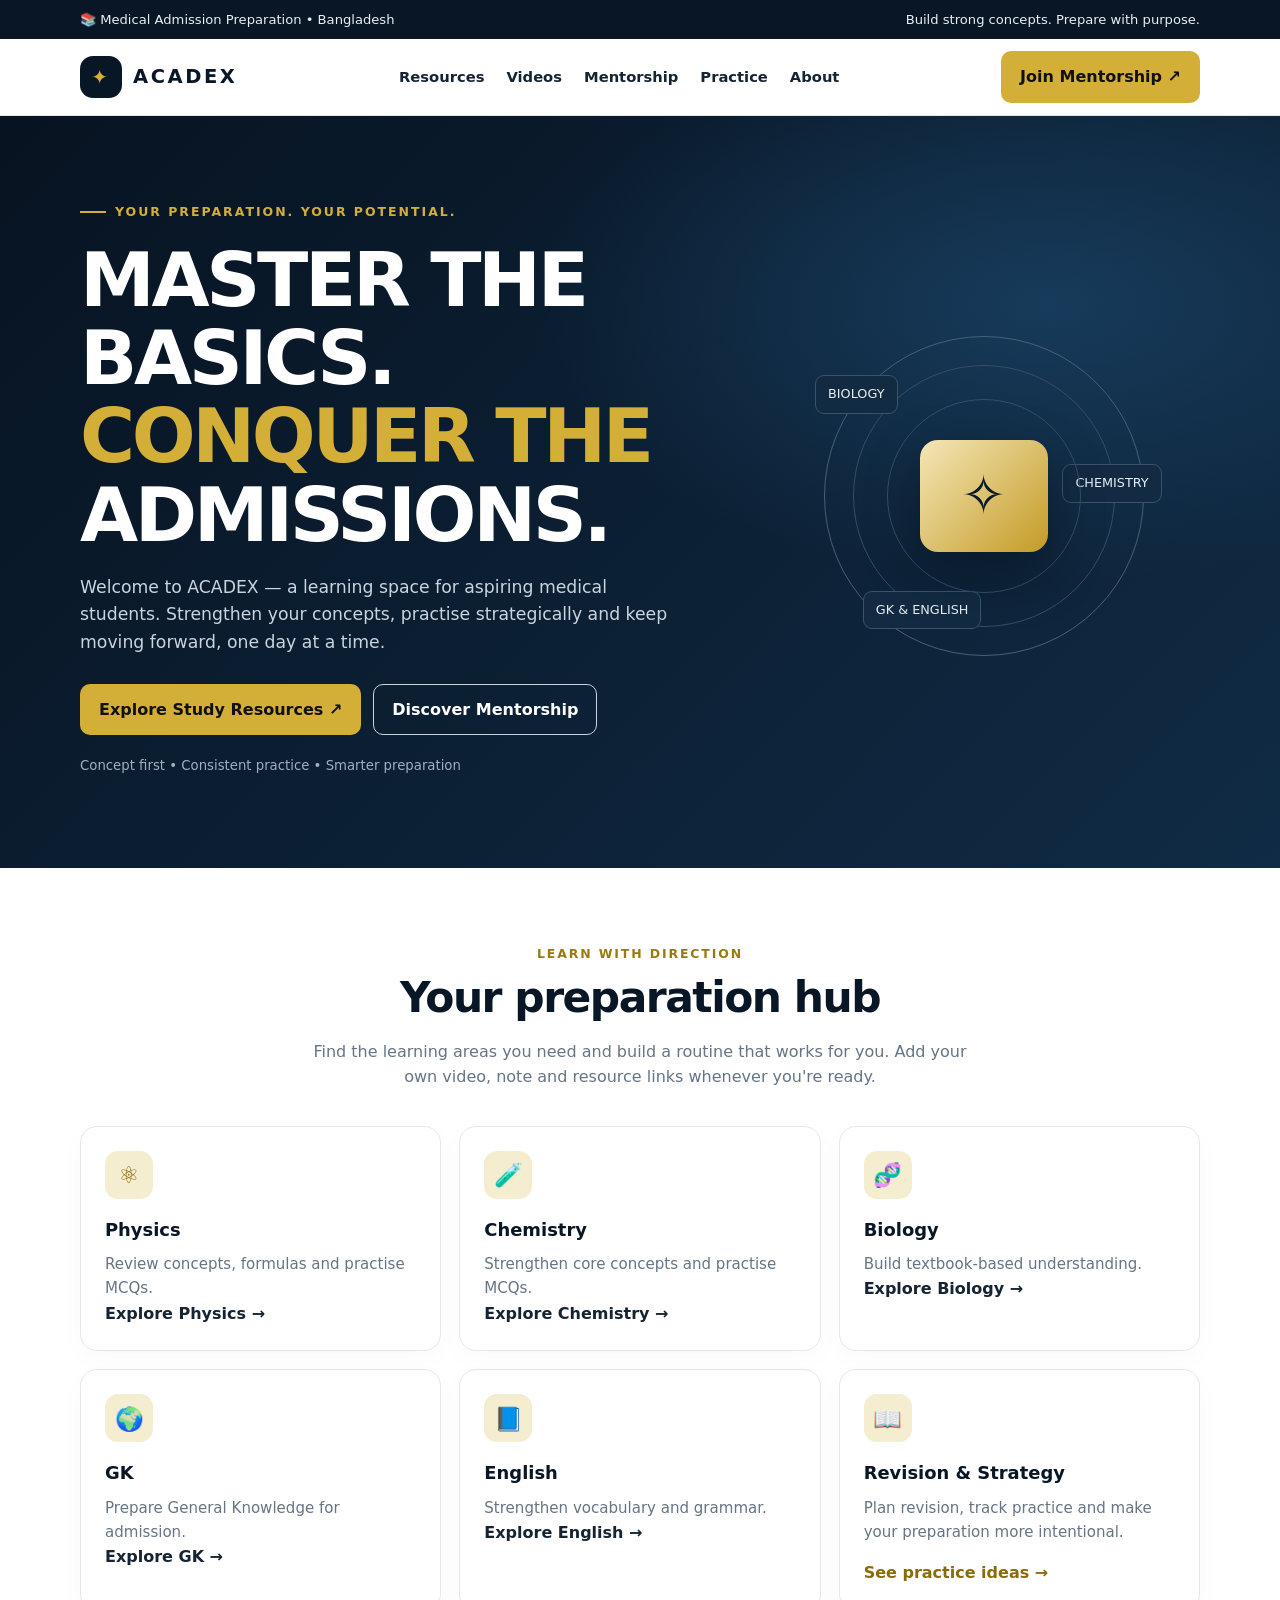
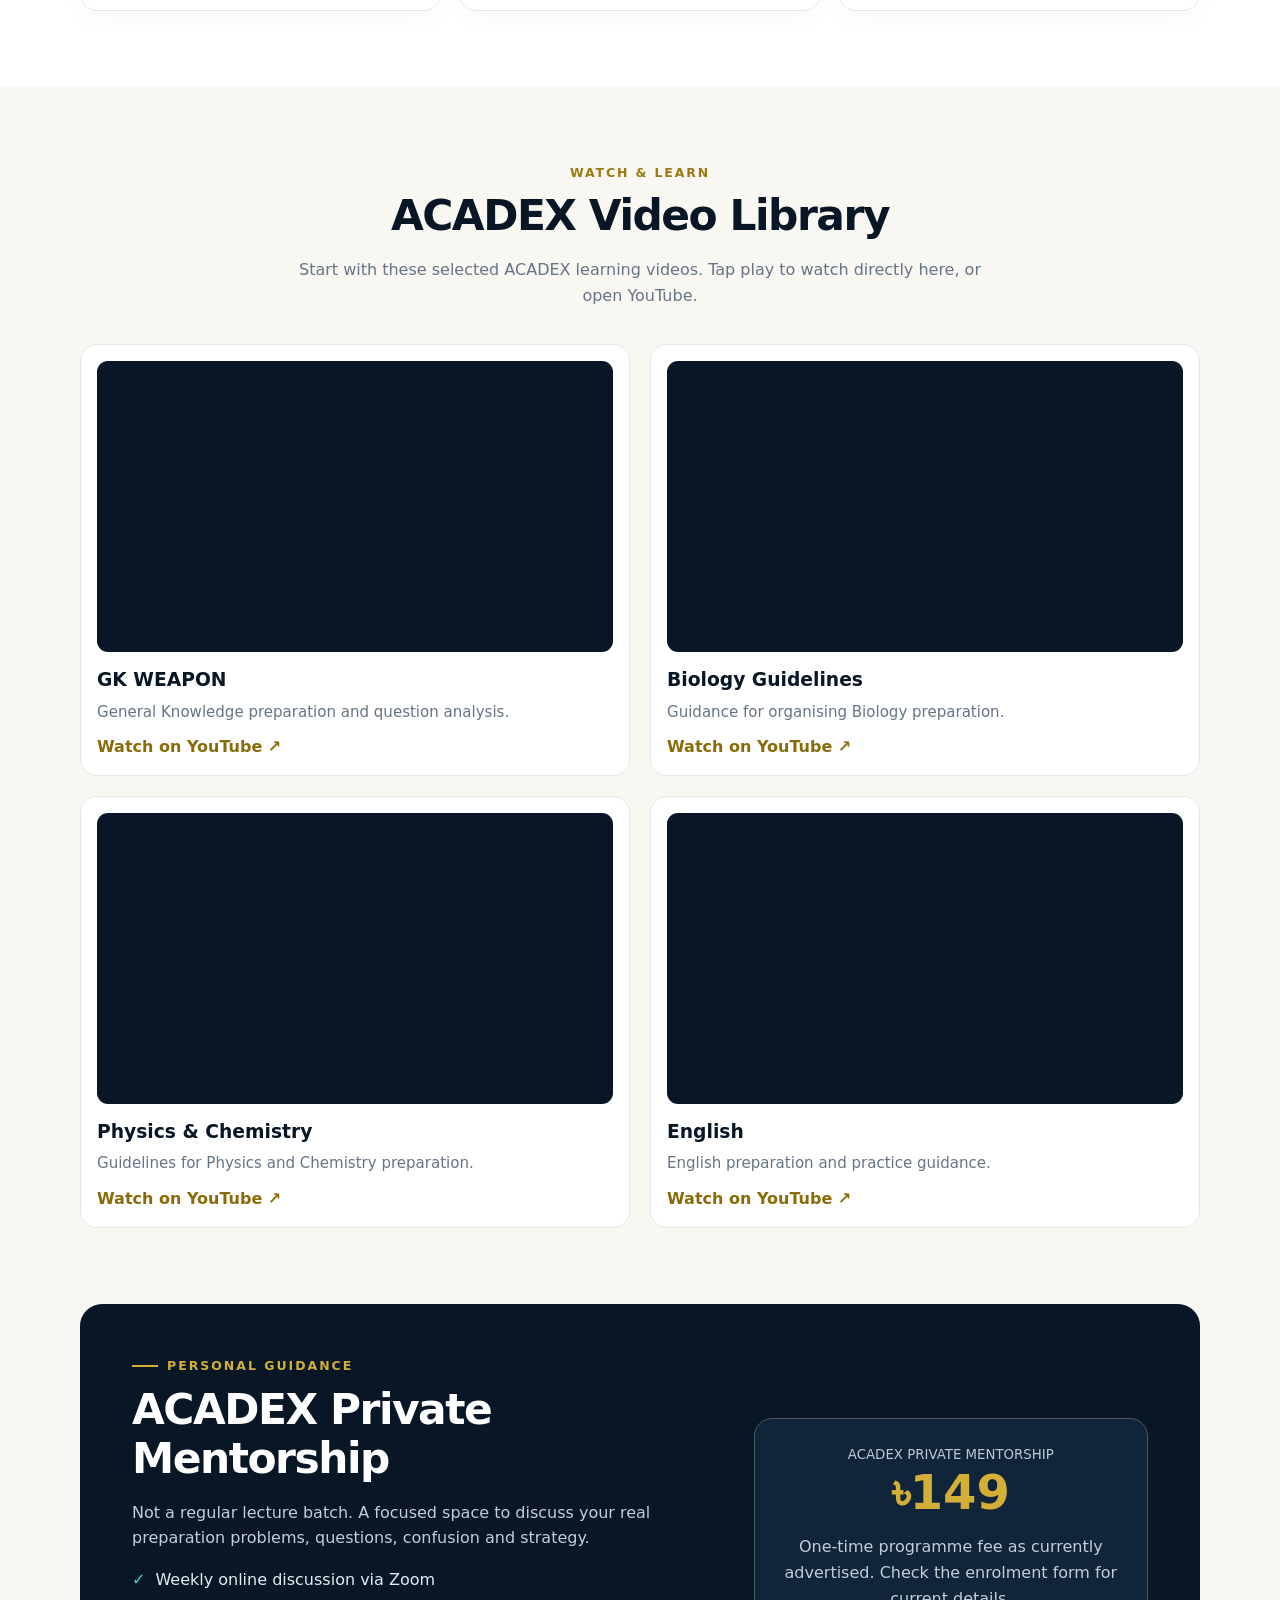
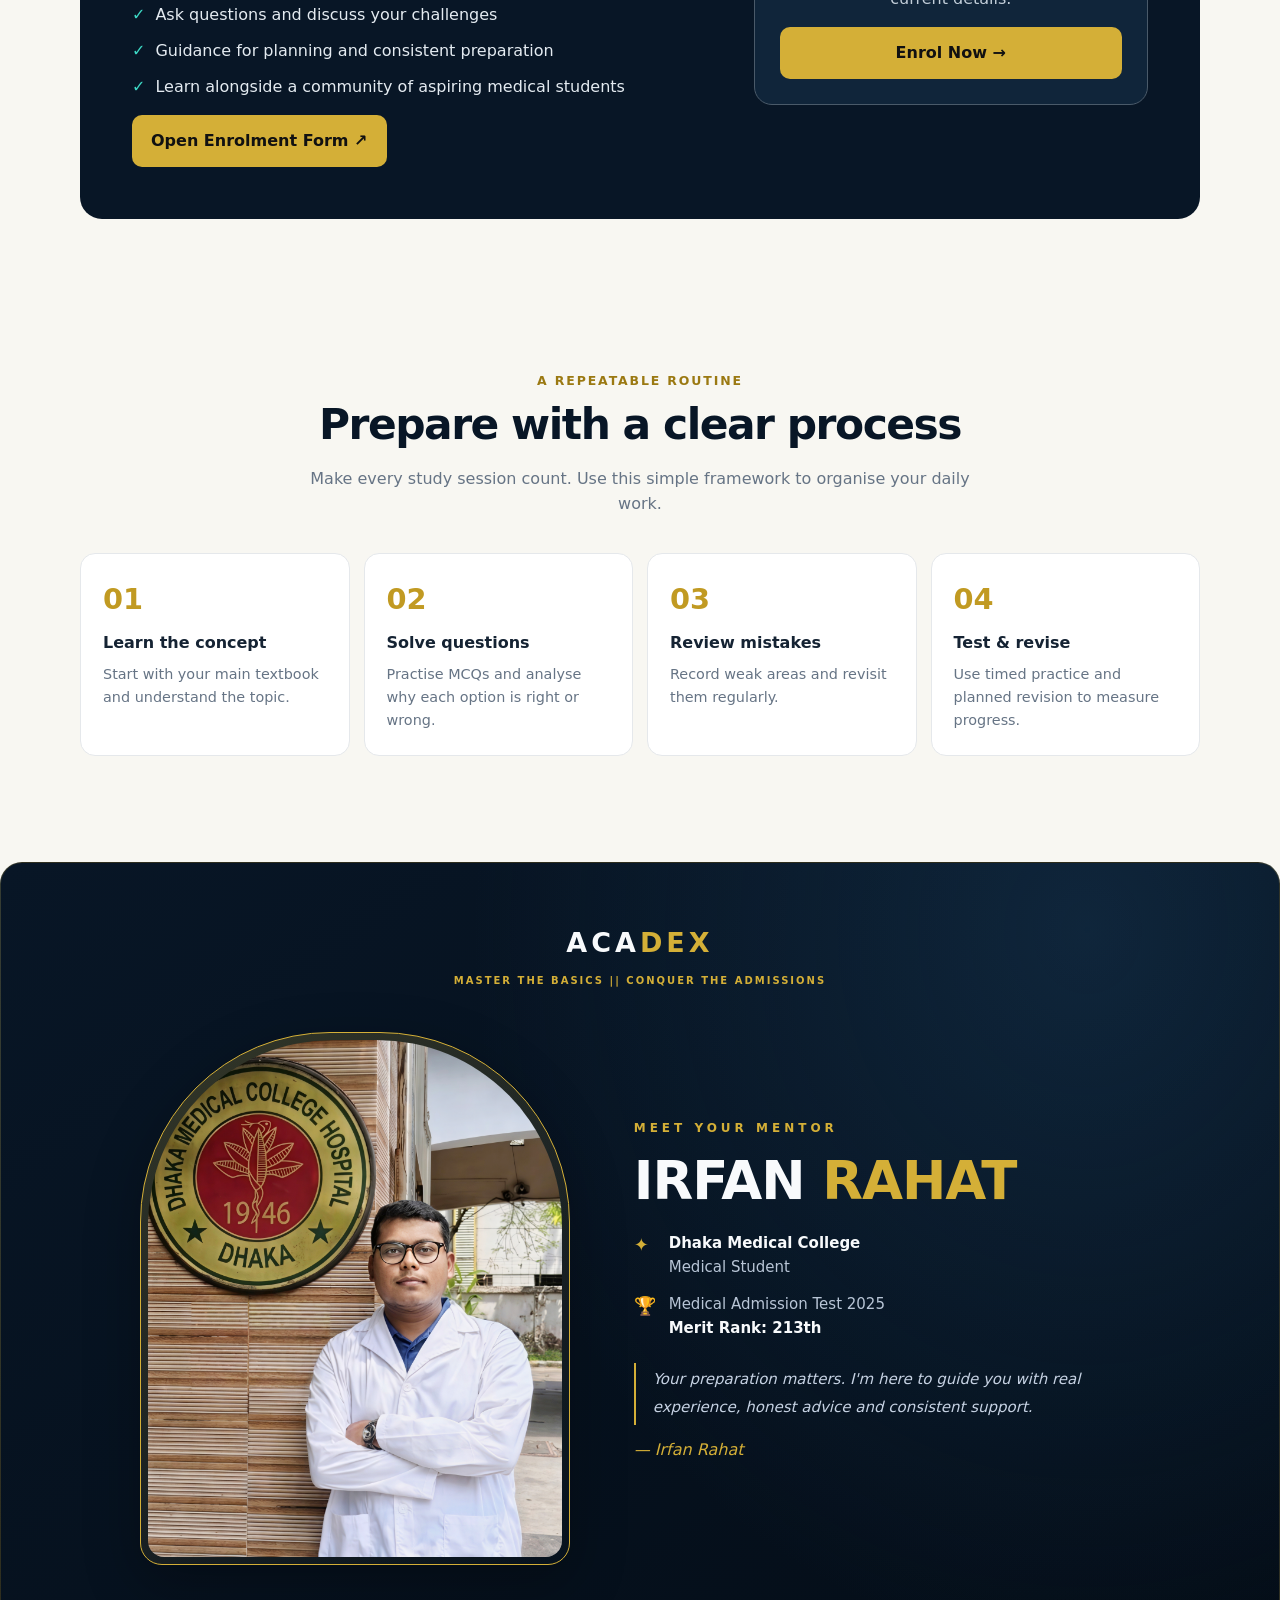
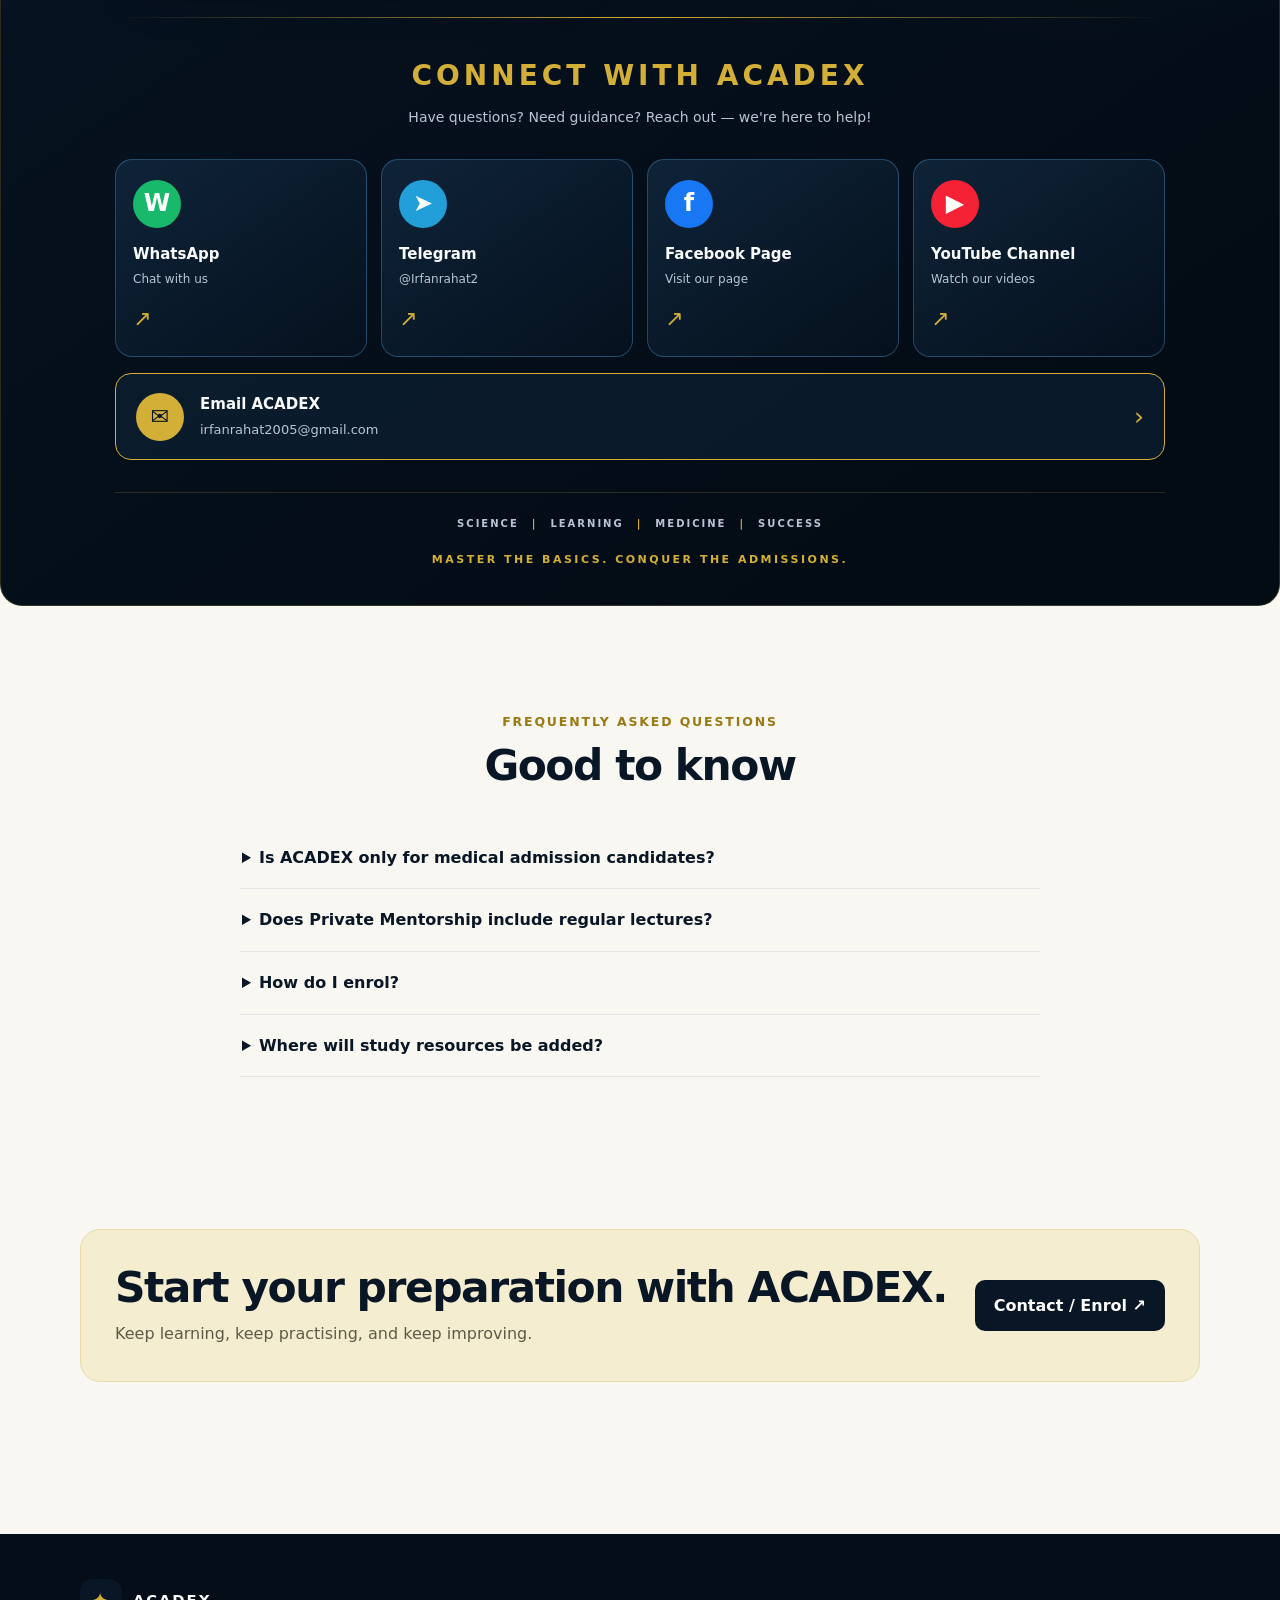
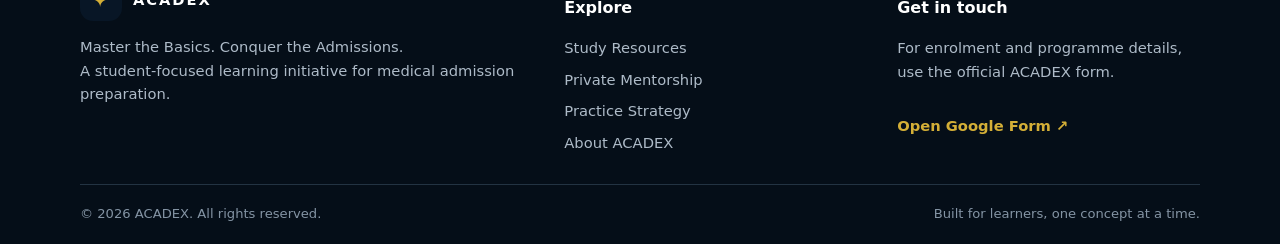
==== index.html @ 43da37a6 "Update index.html" ====
<html lang="en">
<head>
<meta charset="UTF-8">
<meta name="viewport" content="width=device-width, initial-scale=1.0">
<meta name="theme-color" content="#081626">
<meta name="description" content="ACADEX — Master the Basics. Conquer the Admissions. Medical admission preparation, study resources, quizzes and mentorship.">
<title>ACADEX | Master the Basics. Conquer the Admissions.</title>
<style>
:root{--navy:#081626;--navy2:#10263e;--gold:#d4af37;--paper:#f8f7f2;--ink:#152333;--muted:#667485;--line:#e5e8eb;--teal:#3dd9c5}
*{box-sizing:border-box}html{scroll-behavior:smooth}body{margin:0;font-family:system-ui,-apple-system,BlinkMacSystemFont,"Segoe UI",sans-serif;color:var(--ink);background:#fff;line-height:1.6}a{color:inherit;text-decoration:none}.wrap{width:min(1120px,92%);margin:auto}.topbar{background:var(--navy);color:#e9eef4;font-size:.82rem;padding:9px 0}.topbar .wrap{display:flex;justify-content:space-between;gap:12px;flex-wrap:wrap}.brandbar{background:#fff;position:sticky;top:0;z-index:5;border-bottom:1px solid var(--line)}.nav{display:flex;align-items:center;justify-content:space-between;min-height:76px;gap:16px}.brand{display:flex;align-items:center;gap:11px;font-weight:900;letter-spacing:.13em;color:var(--navy);font-size:1.22rem}.logo{width:42px;height:42px;border-radius:13px;background:var(--navy);color:var(--gold);display:grid;place-items:center;font-size:1.25rem}.navlinks{display:flex;gap:22px;align-items:center;font-size:.92rem;font-weight:650}.navlinks a:hover{color:#9b7912}.btn{display:inline-flex;align-items:center;justify-content:center;gap:8px;padding:12px 18px;border-radius:10px;font-weight:750;border:1px solid transparent;transition:.2s}.btn-gold{background:var(--gold);color:#111}.btn-gold:hover{transform:translateY(-2px);filter:brightness(1.04)}.btn-outline{border-color:#cbd3dc;color:#fff}.btn-dark{background:var(--navy);color:#fff}.hero{background:radial-gradient(ellipse at 82% 25%,#173b5b 0,transparent 35%),linear-gradient(135deg,#071321,#102b45);color:#fff;padding:86px 0 78px;overflow:hidden;position:relative}.hero-grid{display:grid;grid-template-columns:1.2fr .8fr;gap:38px;align-items:center}.eyebrow{display:inline-flex;align-items:center;gap:9px;color:var(--gold);font-weight:800;font-size:.78rem;letter-spacing:.16em;text-transform:uppercase}.eyebrow:before{content:"";width:26px;height:2px;background:var(--gold)}h1{font-size:clamp(2.4rem,6vw,4.7rem);line-height:1.04;letter-spacing:-.045em;margin:19px 0 20px}h1 span{color:var(--gold)}.hero p{color:#c9d4df;max-width:610px;font-size:1.08rem}.hero-actions{display:flex;flex-wrap:wrap;gap:12px;margin-top:27px}.hero-note{font-size:.83rem!important;margin-top:20px;color:#9fb0c0!important}.hero-art{min-height:330px;display:grid;place-items:center;position:relative}.orbit{width:min(320px,78vw);aspect-ratio:1;border:1px solid #476078;border-radius:50%;display:grid;place-items:center;position:relative}.orbit:before,.orbit:after{content:"";position:absolute;border:1px solid #344e67;border-radius:50%;inset:28px}.orbit:after{inset:62px}.book{width:128px;height:112px;display:grid;place-items:center;background:linear-gradient(135deg,#f4e7b6,#c49b27);color:#0a1a2b;border-radius:18px;box-shadow:0 20px 55px #0005;font-size:3.4rem;z-index:1}.orbit-label{position:absolute;background:#122b42;border:1px solid #38546c;padding:8px 12px;border-radius:9px;font-size:.8rem;color:#e6edf3}.l1{top:12%;left:-3%}.l2{right:-6%;top:40%}.l3{bottom:8%;left:12%}.section{padding:76px 0}.section-soft{background:var(--paper)}.section-head{text-align:center;max-width:690px;margin:0 auto 36px}.kicker{color:#9b7912;font-size:.78rem;font-weight:850;letter-spacing:.15em;text-transform:uppercase}.section h2{font-size:clamp(1.8rem,4vw,2.65rem);letter-spacing:-.035em;line-height:1.15;margin:10px 0 12px;color:var(--navy)}.section-head p,.muted{color:var(--muted)}.cards{display:grid;grid-template-columns:repeat(3,1fr);gap:18px}.card{background:#fff;border:1px solid var(--line);border-radius:17px;padding:24px;box-shadow:0 8px 28px #0a1a2b06}.card-icon{width:48px;height:48px;display:grid;place-items:center;background:#f4edcf;color:#8a6a08;border-radius:13px;font-size:1.45rem;margin-bottom:17px}.card h3{margin:0 0 8px;color:var(--navy);font-size:1.12rem}.card p{margin:0;color:var(--muted);font-size:.94rem}.text-link{display:inline-block;margin-top:16px;font-weight:800;color:#8b6a08}.mentorship{background:var(--navy);color:#fff;border-radius:22px;padding:clamp(25px,5vw,52px);display:grid;grid-template-columns:1.2fr .8fr;gap:30px;align-items:center}.mentorship h2{color:#fff}.mentorship p{color:#c2ced9}.price{border:1px solid #4a5a69;border-radius:18px;padding:25px;text-align:center;background:#10253a}.price .amount{font-size:3rem;font-weight:900;color:var(--gold);line-height:1.1}.price small{color:#bdc9d4}.features{padding:0;list-style:none;color:#e4ebf1}.features li{margin:10px 0}.features li:before{content:"✓";color:var(--teal);font-weight:900;margin-right:10px}.steps{display:grid;grid-template-columns:repeat(4,1fr);gap:14px}.step{padding:22px;border-radius:15px;background:#fff;border:1px solid var(--line)}.step b{display:block;font-size:1.8rem;color:#c19a22}.step h3{font-size:1rem;margin:8px 0}.step p{font-size:.9rem;color:var(--muted);margin:0}.about-grid{display:grid;grid-template-columns:.8fr 1.2fr;gap:32px;align-items:center}.mentor-box{background:linear-gradient(145deg,#0a1b2d,#1b3a56);color:#fff;border-radius:20px;padding:30px;min-height:250px;display:flex;flex-direction:column;justify-content:flex-end}.mentor-box .monogram{font-size:4rem;color:var(--gold);font-weight:900;line-height:1}.mentor-box p{color:#c4d1dc}.about-copy p{color:var(--muted)}.faq{max-width:800px;margin:auto}.faq details{border-bottom:1px solid var(--line);padding:18px 2px}.faq summary{font-weight:800;cursor:pointer;color:var(--navy)}.faq details p{color:var(--muted)}.cta{background:#f4edcf;border:1px solid #e7dba9;border-radius:20px;padding:34px;display:flex;align-items:center;justify-content:space-between;gap:20px}.cta h2{margin:0 0 8px;color:var(--navy)}.cta p{margin:0;color:#5e5a49}.footer{background:#050e18;color:#d8e0e8;padding:45px 0 20px}.footer-grid{display:grid;grid-template-columns:1.2fr .8fr .8fr;gap:30px}.footer p,.footer a{color:#aebbc8;font-size:.92rem}.footer h3{color:#fff;font-size:1rem}.footer-links{display:grid;gap:8px}.copyright{border-top:1px solid #233342;margin-top:30px;padding-top:18px;color:#8494a4;font-size:.82rem;display:flex;justify-content:space-between;gap:12px;flex-wrap:wrap}.mobile-menu{display:none}
@media(max-width:760px){.nav{min-height:66px}.navlinks{display:none}.mobile-menu{display:block}.hero{padding:60px 0 48px}.hero-grid,.mentorship,.about-grid{grid-template-columns:1fr}.hero-art{min-height:270px;order:-1}.orbit{width:245px}.cards{grid-template-columns:1fr}.steps{grid-template-columns:repeat(2,1fr)}.section{padding:56px 0}.price{max-width:380px;margin:auto;width:100%}.cta{align-items:flex-start;flex-direction:column}.footer-grid{grid-template-columns:1fr}.topbar .wrap{justify-content:center;text-align:center}}
@media(min-width:761px) and (max-width:980px){.navlinks{gap:12px;font-size:.82rem}.cards{grid-template-columns:repeat(2,1fr)}}
</style>

  
<style>
/* ACADEX Premium Mentor & Contact Section */
.acadex-premium {
  --navy: #081626;
  --navy-light: #10253b;
  --gold: #d4af37;
  --white: #f8fafc;
  --muted: #b8c5d6;
  --line: rgba(212, 175, 55, 0.35);

  background:
    radial-gradient(ellipse at 85% 5%, rgba(27, 65, 98, 0.42), transparent 40%),
    linear-gradient(145deg, #081626, #030b14 90%);
  color: var(--white);
  padding: 58px 18px 34px;
  margin: 30px auto;
  border: 1px solid rgba(212, 175, 55, 0.2);
  border-radius: 22px;
  font-family: inherit;
  overflow: hidden;
}

.acadex-premium * {
  box-sizing: border-box;
}

.acadex-premium .ap-container {
  max-width: 1050px;
  margin: 0 auto;
}

.acadex-premium .ap-brand {
  text-align: center;
  margin-bottom: 42px;
}

.acadex-premium .ap-brand-name {
  color: var(--white);
  font-size: 27px;
  font-weight: 900;
  letter-spacing: 4px;
  margin: 0;
}

.acadex-premium .ap-brand-name span {
  color: var(--gold);
}

.acadex-premium .ap-tagline {
  color: var(--gold);
  font-size: 10px;
  font-weight: 700;
  letter-spacing: 2px;
  line-height: 1.8;
  margin: 8px 0 0;
}

.acadex-premium .ap-mentor {
  display: grid;
  grid-template-columns: minmax(0, 0.95fr) minmax(0, 1.05fr);
  gap: 38px;
  align-items: center;
}

.acadex-premium .ap-photo-wrap {
  position: relative;
  max-width: 430px;
  width: 100%;
  margin: 0 auto;
  padding: 7px;
  border: 1px solid var(--gold);
  border-radius: 190px 190px 22px 22px;
  background: linear-gradient(145deg, rgba(212,175,55,.22), rgba(8,22,38,.2));
  box-shadow: 0 18px 55px rgba(0,0,0,.28);
}

.acadex-premium .ap-photo {
  display: block;
  width: 100%;
  aspect-ratio: 4 / 5;
  object-fit: cover;
  object-position: center 30%;
  border-radius: 185px 185px 16px 16px;
}

.acadex-premium .ap-eyebrow {
  color: var(--gold);
  font-size: 12px;
  font-weight: 800;
  letter-spacing: 4px;
  text-transform: uppercase;
  margin: 0 0 14px;
}

.acadex-premium .ap-name {
  color: var(--white);
  font-size: clamp(32px, 5vw, 53px);
  font-weight: 900;
  line-height: 1.08;
  letter-spacing: -1px;
  overflow-wrap: anywhere;
  margin: 0 0 22px;
}

.acadex-premium .ap-name span {
  color: var(--gold);
}

.acadex-premium .ap-credentials {
  display: grid;
  gap: 13px;
  margin-bottom: 23px;
}

.acadex-premium .ap-credential {
  display: flex;
  align-items: flex-start;
  gap: 12px;
  color: var(--muted);
  font-size: 15px;
  line-height: 1.6;
}

.acadex-premium .ap-credential-icon {
  color: var(--gold);
  font-size: 18px;
  min-width: 23px;
}

.acadex-premium .ap-credential strong {
  color: var(--white);
}

.acadex-premium .ap-quote {
  border-left: 2px solid var(--gold);
  padding: 3px 0 3px 17px;
  margin: 22px 0 0;
  color: #c6d2e3;
  font-size: 15px;
  font-style: italic;
  line-height: 1.85;
}

.acadex-premium .ap-signature {
  color: var(--gold);
  font-size: 16px;
  font-style: italic;
  margin-top: 12px;
}

.acadex-premium .ap-divider {
  border: 0;
  height: 1px;
  margin: 52px 0 38px;
  background: linear-gradient(90deg, transparent, var(--gold), transparent);
}

.acadex-premium .ap-contact-heading {
  text-align: center;
  margin-bottom: 28px;
}

.acadex-premium .ap-contact-heading h3 {
  color: var(--gold);
  font-size: clamp(20px, 3vw, 28px);
  font-weight: 800;
  letter-spacing: 4px;
  line-height: 1.4;
  margin: 0 0 10px;
}

.acadex-premium .ap-contact-heading p {
  color: var(--muted);
  font-size: 14px;
  line-height: 1.8;
  margin: 0;
}

.acadex-premium .ap-contact-grid {
  display: grid;
  grid-template-columns: repeat(4, minmax(0, 1fr));
  gap: 14px;
}

.acadex-premium .ap-contact-card {
  display: flex;
  flex-direction: column;
  align-items: flex-start;
  min-width: 0;
  padding: 20px 17px;
  text-decoration: none;
  color: var(--white);
  background: linear-gradient(145deg, rgba(16,37,59,.92), rgba(5,17,30,.92));
  border: 1px solid rgba(72, 145, 199, .42);
  border-radius: 17px;
  transition: transform .22s ease, border-color .22s ease,
              box-shadow .22s ease;
}

.acadex-premium .ap-contact-card:hover {
  transform: translateY(-5px);
  border-color: var(--gold);
  box-shadow: 0 12px 28px rgba(0,0,0,.22);
}

.acadex-premium .ap-contact-icon {
  display: grid;
  place-items: center;
  width: 48px;
  height: 48px;
  margin-bottom: 15px;
  border-radius: 50%;
  color: #fff;
  font-size: 24px;
  font-weight: 800;
}

.acadex-premium .ap-whatsapp { background: #18b96b; }
.acadex-premium .ap-telegram { background: #229ed9; }
.acadex-premium .ap-facebook { background: #1877f2; }
.acadex-premium .ap-youtube { background: #f52235; }

.acadex-premium .ap-contact-card strong {
  font-size: 15px;
  line-height: 1.5;
  overflow-wrap: anywhere;
}

.acadex-premium .ap-contact-card small {
  display: block;
  color: var(--muted);
  font-size: 12px;
  line-height: 1.6;
  margin-top: 5px;
  overflow-wrap: anywhere;
}

.acadex-premium .ap-arrow {
  color: var(--gold);
  font-size: 22px;
  margin-top: 12px;
}

.acadex-premium .ap-email {
  display: flex;
  align-items: center;
  gap: 16px;
  margin-top: 16px;
  padding: 18px 20px;
  border: 1px solid var(--gold);
  border-radius: 16px;
  text-decoration: none;
  color: var(--white);
  background: rgba(16,37,59,.55);
  transition: background .2s ease;
}

.acadex-premium .ap-email:hover {
  background: rgba(212,175,55,.1);
}

.acadex-premium .ap-email-icon {
  display: grid;
  place-items: center;
  flex-shrink: 0;
  width: 48px;
  height: 48px;
  border-radius: 50%;
  color: var(--navy);
  background: var(--gold);
  font-size: 22px;
}

.acadex-premium .ap-email strong {
  display: block;
  font-size: 15px;
  margin-bottom: 4px;
}

.acadex-premium .ap-email small {
  color: var(--muted);
  font-size: 13px;
  overflow-wrap: anywhere;
}

.acadex-premium .ap-email-arrow {
  color: var(--gold);
  font-size: 25px;
  margin-left: auto;
}

.acadex-premium .ap-footer {
  border-top: 1px solid rgba(212,175,55,.18);
  margin-top: 32px;
  padding-top: 23px;
  text-align: center;
}

.acadex-premium .ap-pillars {
  display: flex;
  justify-content: center;
  flex-wrap: wrap;
  gap: 13px;
  color: var(--muted);
  font-size: 10px;
  font-weight: 700;
  letter-spacing: 2px;
}

.acadex-premium .ap-pillars span + span::before {
  content: "|";
  color: var(--gold);
  margin-right: 13px;
}

.acadex-premium .ap-footer-tagline {
  color: var(--gold);
  font-size: 11px;
  font-weight: 800;
  letter-spacing: 2.5px;
  line-height: 1.9;
  margin: 18px 0 0;
}

@media (max-width: 720px) {
  .acadex-premium {
    padding: 38px 15px 25px;
    border-radius: 16px;
  }

  .acadex-premium .ap-brand {
    margin-bottom: 30px;
  }

  .acadex-premium .ap-mentor {
    grid-template-columns: 1fr;
    gap: 28px;
  }

  .acadex-premium .ap-photo-wrap {
    max-width: 330px;
  }

  .acadex-premium .ap-intro {
    text-align: center;
  }

  .acadex-premium .ap-credentials {
    max-width: 340px;
    margin-left: auto;
    margin-right: auto;
    text-align: left;
  }

  .acadex-premium .ap-eyebrow {
    letter-spacing: 3px;
  }

  .acadex-premium .ap-quote {
    text-align: left;
  }

  .acadex-premium .ap-contact-grid {
    grid-template-columns: repeat(2, minmax(0, 1fr));
    gap: 11px;
  }

  .acadex-premium .ap-contact-card {
    padding: 16px 13px;
  }

  .acadex-premium .ap-divider {
    margin: 38px 0 30px;
  }

  .acadex-premium .ap-contact-heading h3 {
    letter-spacing: 2px;
  }
}

@media (max-width: 360px) {
  .acadex-premium .ap-contact-grid {
    grid-template-columns: 1fr;
  }

  .acadex-premium .ap-contact-card {
    min-height: auto;
  }
}
</style>
  
</head>
<body>
<div class="topbar"><div class="wrap"><span>📚 Medical Admission Preparation • Bangladesh</span><span>Build strong concepts. Prepare with purpose.</span></div></div>
<header class="brandbar"><div class="wrap nav">
<a class="brand" href="#home"><span class="logo">✦</span><span>ACADEX</span></a>
<nav class="navlinks" aria-label="Main navigation"><a href="#resources">Resources</a><a href="#videos">Videos</a><a href="#mentorship">Mentorship</a><a href="#practice">Practice</a><a href="#about">About</a></nav>
<a class="btn btn-dark mobile-menu" href="#resources">Explore ↓</a>
<a class="btn btn-gold" href="#mentorship">Join Mentorship ↗</a>
</div></header>
<main>
<section class="hero" id="home"><div class="wrap hero-grid"><div>
<div class="eyebrow">Your preparation. Your potential.</div>
<h1>MASTER THE BASICS.<br><span>CONQUER THE</span><br>ADMISSIONS.</h1>
<p>Welcome to ACADEX — a learning space for aspiring medical students. Strengthen your concepts, practise strategically and keep moving forward, one day at a time.</p>
<div class="hero-actions"><a class="btn btn-gold" href="#resources">Explore Study Resources ↗</a><a class="btn btn-outline" href="#mentorship">Discover Mentorship</a></div>
<p class="hero-note">Concept first • Consistent practice • Smarter preparation</p>
</div><div class="hero-art" aria-label="ACADEX education illustration"><div class="orbit"><div class="book">✧</div><span class="orbit-label l1">BIOLOGY</span><span class="orbit-label l2">CHEMISTRY</span><span class="orbit-label l3">GK & ENGLISH</span></div></div></div></section>
<section class="section" id="resources"><div class="wrap"><div class="section-head"><div class="kicker">Learn with direction</div><h2>Your preparation hub</h2><p>Find the learning areas you need and build a routine that works for you. Add your own video, note and resource links whenever you're ready.</p></div>
<div class="cards">

<article class="card">
  <a href="physics.html" style="color:inherit;text-decoration:none;display:block;">
    <div class="card-icon">⚛️</div>
    <h3>Physics</h3>
    <p>Review concepts, formulas and practise MCQs.</p>
    <strong>Explore Physics →</strong>
  </a>
</article>

<article class="card">
  <a href="chemistry.html" style="color:inherit;text-decoration:none;display:block;">
    <div class="card-icon">🧪</div>
    <h3>Chemistry</h3>
    <p>Strengthen core concepts and practise MCQs.</p>
    <strong>Explore Chemistry →</strong>
  </a>
</article>

<article class="card">
  <a href="biology.html" style="color:inherit;text-decoration:none;display:block;">
    <div class="card-icon">🧬</div>
    <h3>Biology</h3>
    <p>Build textbook-based understanding.</p>
    <strong>Explore Biology →</strong>
  </a>
</article>

<article class="card">
  <a href="gk.html" style="color:inherit;text-decoration:none;display:block;">
    <div class="card-icon">🌍</div>
    <h3>GK </h3>
    <p>Prepare General Knowledge for admission.</p>
    <strong>Explore GK →</strong>
  </a>
</article>

<article class="card">
  <a href="english.html" style="color:inherit;text-decoration:none;display:block;">
    <div class="card-icon">📘</div>
    <h3>English</h3>
    <p>Strengthen vocabulary and grammar.</p>
    <strong>Explore English →</strong>
  </a>
</article>

<article class="card"><div class="card-icon">📖</div><h3>Revision & Strategy</h3><p>Plan revision, track practice and make your preparation more intentional.</p><a class="text-link" href="#practice">See practice ideas →</a></article>
</div></div></section>

<section class="section section-soft" id="videos"><div class="wrap"><div class="section-head"><div class="kicker">Watch & learn</div><h2>ACADEX Video Library</h2><p>Start with these selected ACADEX learning videos. Tap play to watch directly here, or open YouTube.</p></div>
<style>.video-grid{display:grid;grid-template-columns:repeat(2,minmax(0,1fr));gap:20px}.video-card{background:#fff;border:1px solid var(--line);border-radius:17px;padding:16px;overflow:hidden}.video-frame{width:100%;aspect-ratio:16/9;border:0;border-radius:11px;background:#081626}.video-card h3{color:var(--navy);margin:13px 0 5px}.video-card p{color:var(--muted);margin:0 0 10px;font-size:.94rem}.video-card a{color:#8b6a08;font-weight:800}@media(max-width:760px){.video-grid{grid-template-columns:1fr}}</style>
<div class="video-grid">
<article class="video-card" id="videos-gk"><iframe class="video-frame" src="https://www.youtube-nocookie.com/embed/QRQGggVnhkA" title="GK WEAPON - ACADEX" loading="lazy" allow="accelerometer; autoplay; clipboard-write; encrypted-media; gyroscope; picture-in-picture; web-share" referrerpolicy="strict-origin-when-cross-origin" allowfullscreen></iframe><h3>GK WEAPON</h3><p>General Knowledge preparation and question analysis.</p><a href="https://youtu.be/QRQGggVnhkA" target="_blank" rel="noopener">Watch on YouTube ↗</a></article>
<article class="video-card" id="videos-biology"><iframe class="video-frame" src="https://www.youtube-nocookie.com/embed/kxdg_A7-uMA" title="Biology Guidelines - ACADEX" loading="lazy" allow="accelerometer; autoplay; clipboard-write; encrypted-media; gyroscope; picture-in-picture; web-share" referrerpolicy="strict-origin-when-cross-origin" allowfullscreen></iframe><h3>Biology Guidelines</h3><p>Guidance for organising Biology preparation.</p><a href="https://youtu.be/kxdg_A7-uMA" target="_blank" rel="noopener">Watch on YouTube ↗</a></article>
<article class="video-card" id="videos-physics-chemistry"><iframe class="video-frame" src="https://www.youtube-nocookie.com/embed/MtVYTA7AikU" title="Physics and Chemistry - ACADEX" loading="lazy" allow="accelerometer; autoplay; clipboard-write; encrypted-media; gyroscope; picture-in-picture; web-share" referrerpolicy="strict-origin-when-cross-origin" allowfullscreen></iframe><h3>Physics & Chemistry</h3><p>Guidelines for Physics and Chemistry preparation.</p><a href="https://youtu.be/MtVYTA7AikU" target="_blank" rel="noopener">Watch on YouTube ↗</a></article>
<article class="video-card" id="videos-english"><iframe class="video-frame" src="https://www.youtube-nocookie.com/embed/1yRajhEwn04" title="English - ACADEX" loading="lazy" allow="accelerometer; autoplay; clipboard-write; encrypted-media; gyroscope; picture-in-picture; web-share" referrerpolicy="strict-origin-when-cross-origin" allowfullscreen></iframe><h3>English</h3><p>English preparation and practice guidance.</p><a href="https://youtu.be/1yRajhEwn04" target="_blank" rel="noopener">Watch on YouTube ↗</a></article>
</div></div>

<section class="section section-soft" id="mentorship"><div class="wrap"><div class="mentorship"><div><div class="eyebrow">Personal guidance</div><h2>ACADEX Private Mentorship</h2><p>Not a regular lecture batch. A focused space to discuss your real preparation problems, questions, confusion and strategy.</p><ul class="features"><li>Weekly online discussion via Zoom</li><li>Ask questions and discuss your challenges</li><li>Guidance for planning and consistent preparation</li><li>Learn alongside a community of aspiring medical students</li></ul><a class="btn btn-gold" href="https://docs.google.com/forms/d/e/1FAIpQLSfEqepI1u0O-bjMe-UJFyd2N0Yvep6rUFueFmW5IXyc9noNlA/viewform?usp=header" target="_blank" rel="noopener">Open Enrolment Form ↗</a></div>
<div class="price"><small>ACADEX PRIVATE MENTORSHIP</small><div class="amount">৳149</div><p>One-time programme fee as currently advertised. Check the enrolment form for current details.</p><a class="btn btn-gold" style="width:100%" href="https://docs.google.com/forms/d/e/1FAIpQLSfEqepI1u0O-bjMe-UJFyd2N0Yvep6rUFueFmW5IXyc9noNlA/viewform?usp=header" target="_blank" rel="noopener">Enrol Now →</a></div>
</div></div></section>
<section class="section" id="practice"><div class="wrap"><div class="section-head"><div class="kicker">A repeatable routine</div><h2>Prepare with a clear process</h2><p>Make every study session count. Use this simple framework to organise your daily work.</p></div><div class="steps">
<div class="step"><b>01</b><h3>Learn the concept</h3><p>Start with your main textbook and understand the topic.</p></div>
<div class="step"><b>02</b><h3>Solve questions</h3><p>Practise MCQs and analyse why each option is right or wrong.</p></div>
<div class="step"><b>03</b><h3>Review mistakes</h3><p>Record weak areas and revisit them regularly.</p></div>
<div class="step"><b>04</b><h3>Test & revise</h3><p>Use timed practice and planned revision to measure progress.</p></div>
</div></div></section>

<!-- ACADEX: PREMIUM MENTOR PROFILE + CONTACT -->
<section class="acadex-premium" id="mentor">
  <div class="ap-container">

    <!-- BRAND -->
    <div class="ap-brand">
      <p class="ap-brand-name">ACA<span>DEX</span></p>
      <p class="ap-tagline">
        MASTER THE BASICS || CONQUER THE ADMISSIONS
      </p>
    </div>

    <!-- MENTOR PROFILE -->
    <div class="ap-mentor">

      <div class="ap-photo-wrap">
        <img
          class="ap-photo"
          src="IMG_20260516_125428.jpg"
          alt="Irfan Rahat, Dhaka Medical College"
          loading="lazy"
        >
      </div>

      <div class="ap-intro">
        <p class="ap-eyebrow">Meet Your Mentor</p>

        <h2 class="ap-name">
          IRFAN <span>RAHAT</span>
        </h2>

        <div class="ap-credentials">
          <div class="ap-credential">
            <span class="ap-credential-icon" aria-hidden="true">✦</span>
            <div>
              <strong>Dhaka Medical College</strong><br>
              Medical Student
            </div>
          </div>

          <div class="ap-credential">
            <span class="ap-credential-icon" aria-hidden="true">🏆</span>
            <div>
              Medical Admission Test 2025<br>
              <strong>Merit Rank: 213th</strong>
            </div>
          </div>
        </div>

        <blockquote class="ap-quote">
          Your preparation matters. I'm here to guide you with
          real experience, honest advice and consistent support.
        </blockquote>

        <p class="ap-signature">— Irfan Rahat</p>
      </div>

    </div>

    <!-- DIVIDER -->
    <hr class="ap-divider">

    <!-- CONTACT HEADING -->
    <div class="ap-contact-heading">
      <h3>CONNECT WITH ACADEX</h3>
      <p>
        Have questions? Need guidance? Reach out — we're here to help!
      </p>
    </div>

    <!-- SOCIAL CONTACT CARDS -->
    <div class="ap-contact-grid">

      <a
        class="ap-contact-card"
        href="https://wa.me/8801628228650"
        target="_blank"
        rel="noopener noreferrer"
        aria-label="Contact ACADEX on WhatsApp"
      >
        <span class="ap-contact-icon ap-whatsapp" aria-hidden="true">W</span>
        <strong>WhatsApp</strong>
        <small>Chat with us</small>
        <span class="ap-arrow" aria-hidden="true">↗</span>
      </a>

      <a
        class="ap-contact-card"
        href="https://t.me/Irfanrahat2"
        target="_blank"
        rel="noopener noreferrer"
        aria-label="Contact Irfan Rahat on Telegram"
      >
        <span class="ap-contact-icon ap-telegram" aria-hidden="true">➤</span>
        <strong>Telegram</strong>
        <small>@Irfanrahat2</small>
        <span class="ap-arrow" aria-hidden="true">↗</span>
      </a>

      <a
        class="ap-contact-card"
        href="https://www.facebook.com/share/1AtXLj5Fu2/"
        target="_blank"
        rel="noopener noreferrer"
        aria-label="Visit the ACADEX Facebook page"
      >
        <span class="ap-contact-icon ap-facebook" aria-hidden="true">f</span>
        <strong>Facebook Page</strong>
        <small>Visit our page</small>
        <span class="ap-arrow" aria-hidden="true">↗</span>
      </a>

      <a
        class="ap-contact-card"
        href="https://youtube.com/@acadexeducation"
        target="_blank"
        rel="noopener noreferrer"
        aria-label="Visit the ACADEX YouTube channel"
      >
        <span class="ap-contact-icon ap-youtube" aria-hidden="true">▶</span>
        <strong>YouTube Channel</strong>
        <small>Watch our videos</small>
        <span class="ap-arrow" aria-hidden="true">↗</span>
      </a>

    </div>

    <!-- EMAIL CARD -->
    <a
      class="ap-email"
      href="mailto:irfanrahat2005@gmail.com"
      aria-label="Email ACADEX"
    >
      <span class="ap-email-icon" aria-hidden="true">✉</span>

      <span>
        <strong>Email ACADEX</strong>
        <small>irfanrahat2005@gmail.com</small>
      </span>

      <span class="ap-email-arrow" aria-hidden="true">›</span>
    </a>

    <!-- FOOTER -->
    <div class="ap-footer">
      <div class="ap-pillars">
        <span>SCIENCE</span>
        <span>LEARNING</span>
        <span>MEDICINE</span>
        <span>SUCCESS</span>
      </div>

      <p class="ap-footer-tagline">
        MASTER THE BASICS. CONQUER THE ADMISSIONS.
      </p>
    </div>

  </div>
</section>
<!-- END ACADEX MENTOR + CONTACT -->
  

<section class="section"><div class="wrap"><div class="section-head"><div class="kicker">Frequently asked questions</div><h2>Good to know</h2></div><div class="faq">
<details><summary>Is ACADEX only for medical admission candidates?</summary><p>The current website is focused on medical admission preparation. Resource availability may expand over time.</p></details>
<details><summary>Does Private Mentorship include regular lectures?</summary><p>The programme is designed around discussion, students' questions, preparation challenges and guidance rather than a regular lecture batch.</p></details>
<details><summary>How do I enrol?</summary><p>Use the enrolment form linked on this page and follow the instructions provided there.</p></details>
<details><summary>Where will study resources be added?</summary><p>Subject-wise video, notes and practice links can be added to this website as ACADEX resources are organised.</p></details>
</div></div></section>
<section class="section" id="contact"><div class="wrap"><div class="cta"><div><h2>Start your preparation with ACADEX.</h2><p>Keep learning, keep practising, and keep improving.</p></div><a class="btn btn-dark" href="https://docs.google.com/forms/d/e/1FAIpQLSfEqepI1u0O-bjMe-UJFyd2N0Yvep6rUFueFmW5IXyc9noNlA/viewform?usp=header" target="_blank" rel="noopener">Contact / Enrol ↗</a></div></div></section>
</main>
<footer class="footer"><div class="wrap"><div class="footer-grid"><div><a class="brand" style="color:white" href="#home"><span class="logo">✦</span><span>ACADEX</span></a><p>Master the Basics. Conquer the Admissions.<br>A student-focused learning initiative for medical admission preparation.</p></div><div><h3>Explore</h3><div class="footer-links"><a href="#resources">Study Resources</a><a href="#mentorship">Private Mentorship</a><a href="#practice">Practice Strategy</a><a href="#about">About ACADEX</a></div></div><div><h3>Get in touch</h3><p>For enrolment and programme details, use the official ACADEX form.</p><a class="text-link" style="color:var(--gold)" href="https://docs.google.com/forms/d/e/1FAIpQLSfEqepI1u0O-bjMe-UJFyd2N0Yvep6rUFueFmW5IXyc9noNlA/viewform?usp=header" target="_blank" rel="noopener">Open Google Form ↗</a></div></div><div class="copyright"><span>© <span id="year"></span> ACADEX. All rights reserved.</span><span>Built for learners, one concept at a time.</span></div></div></footer>
<script>document.getElementById('year').textContent=new Date().getFullYear();</script>
  

</body>
</html>
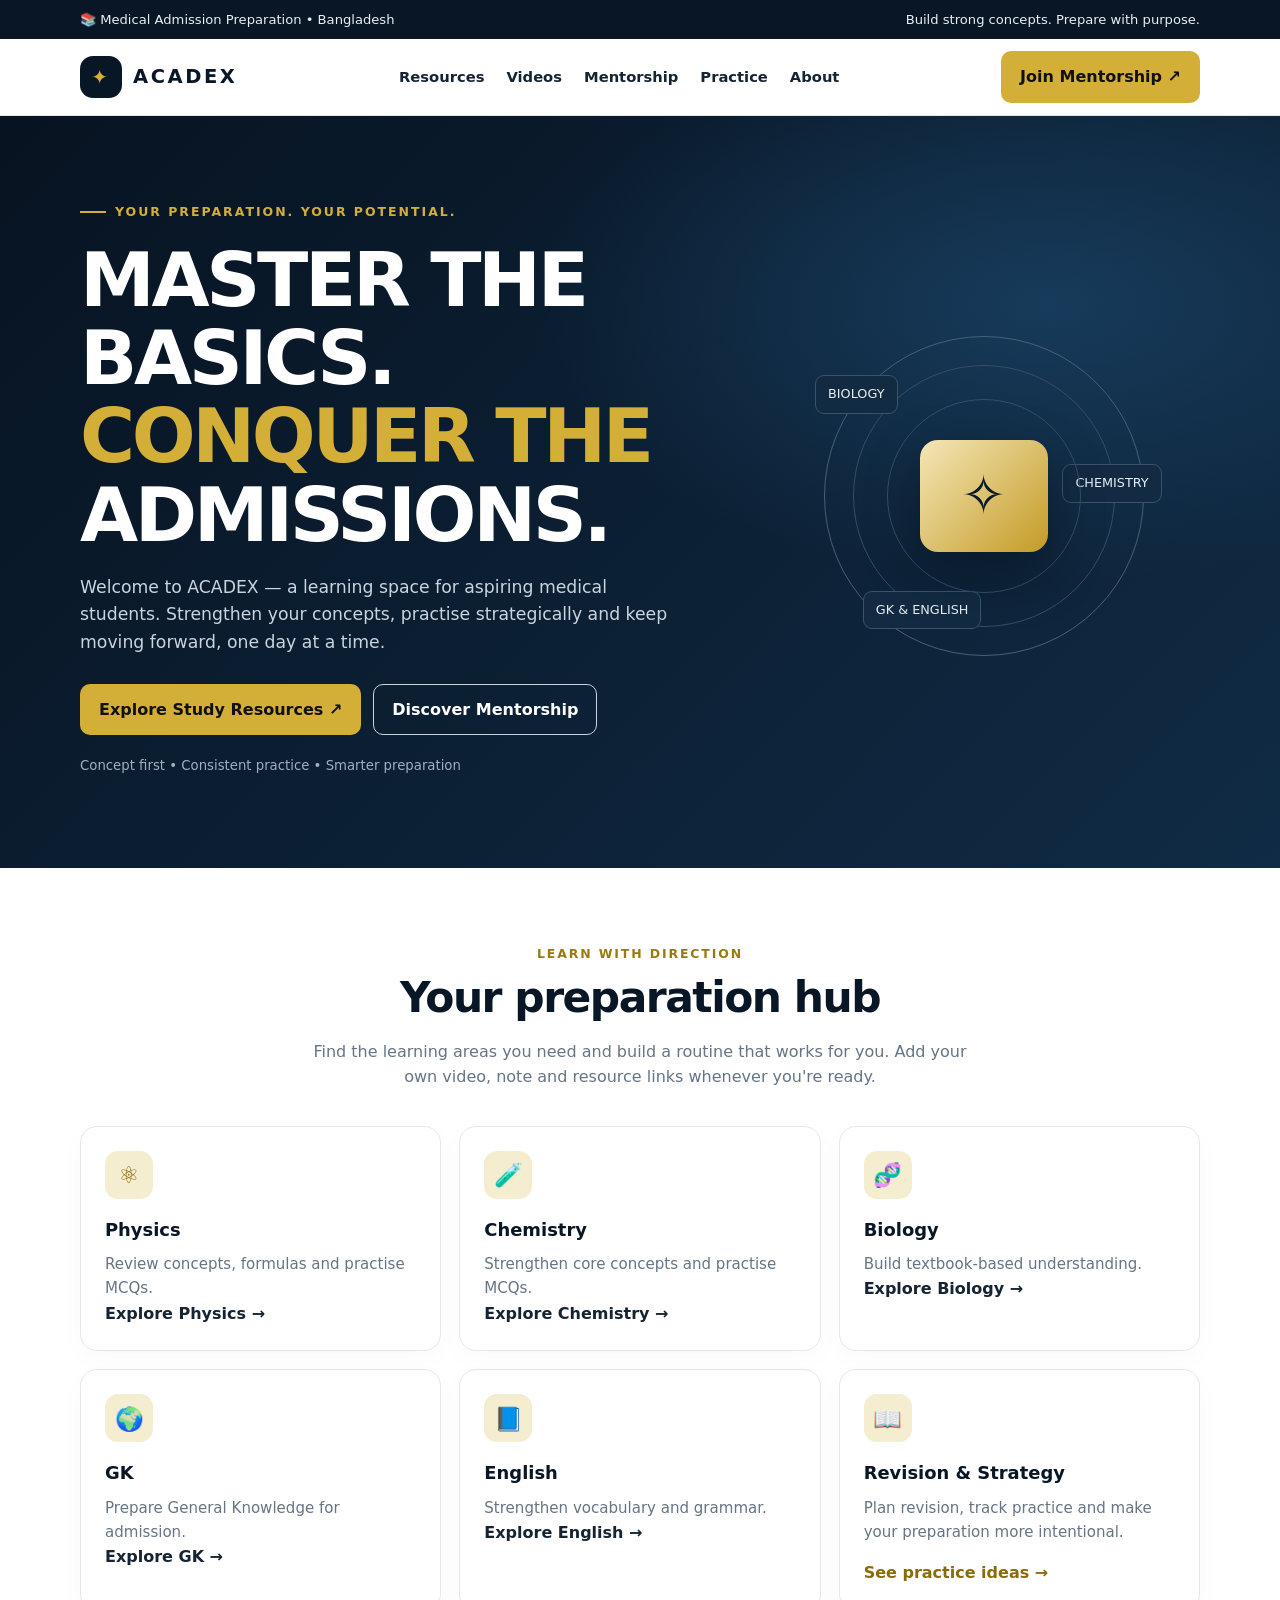
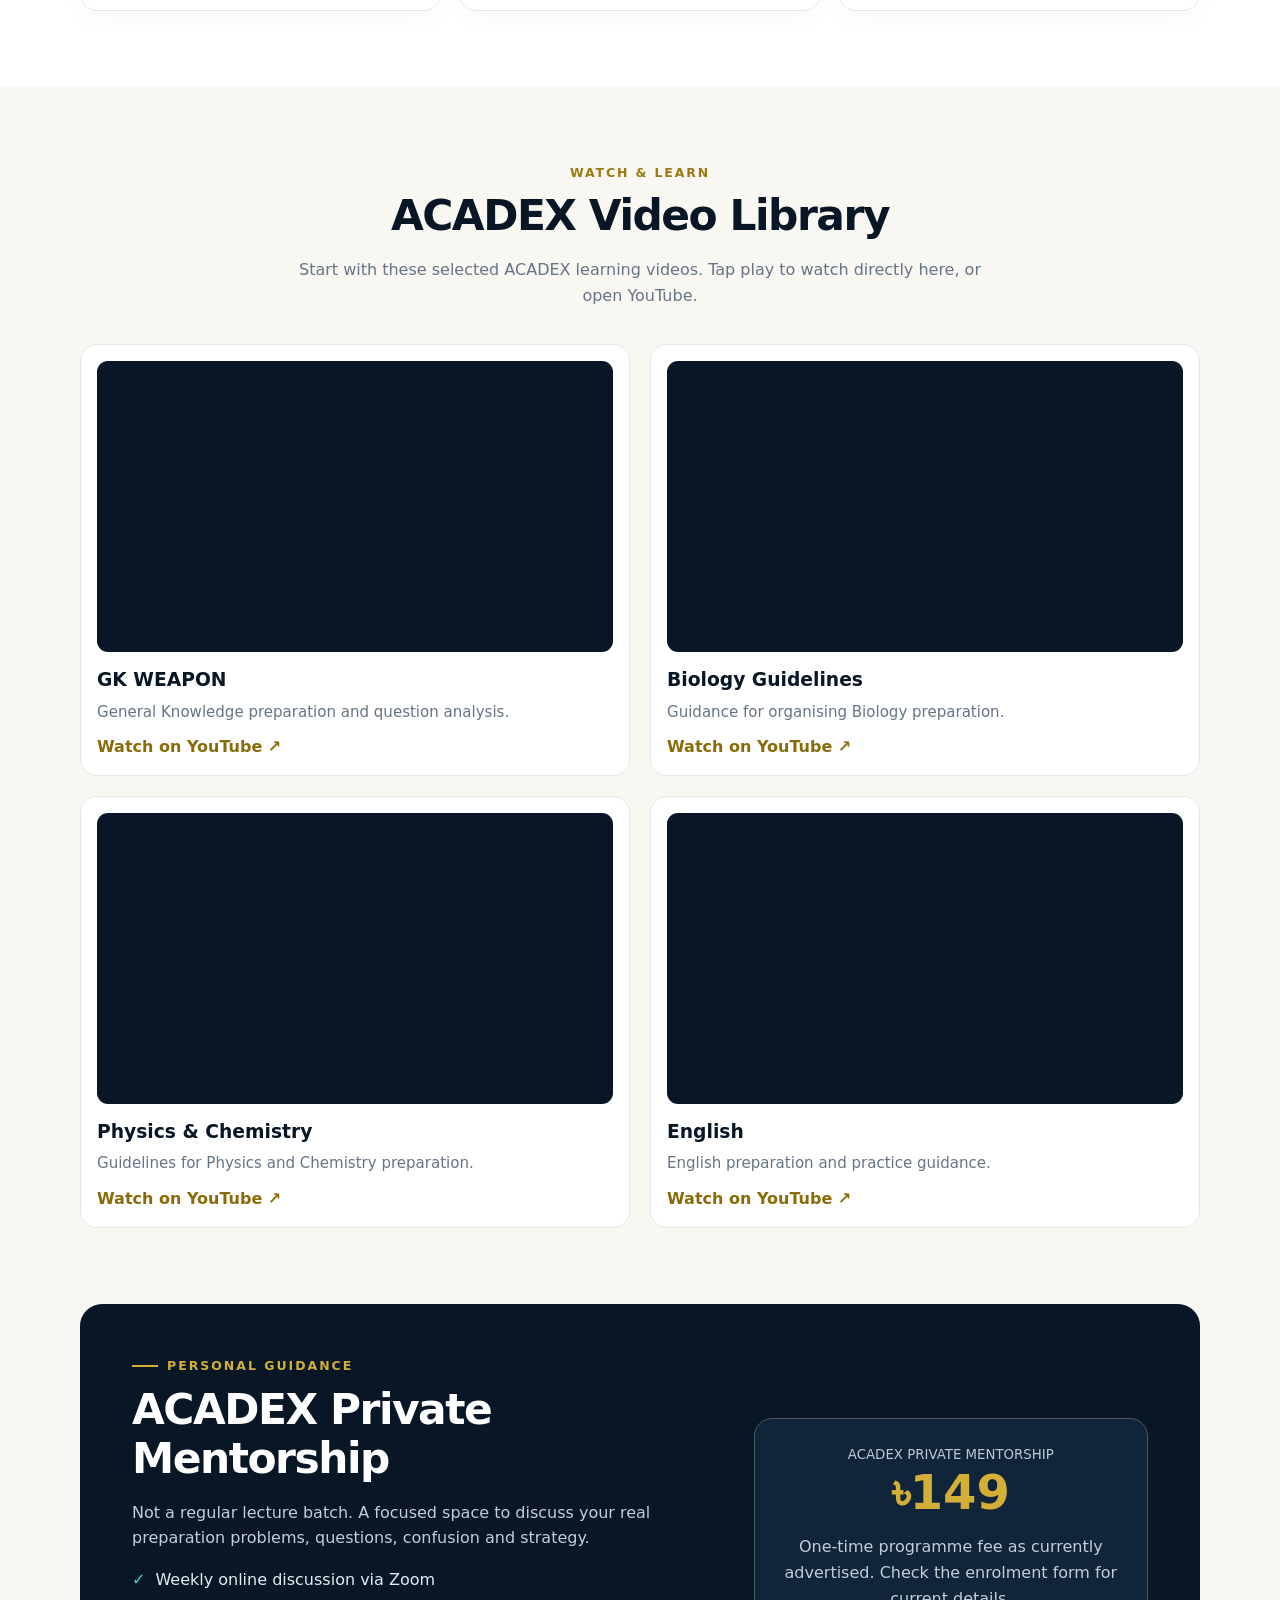
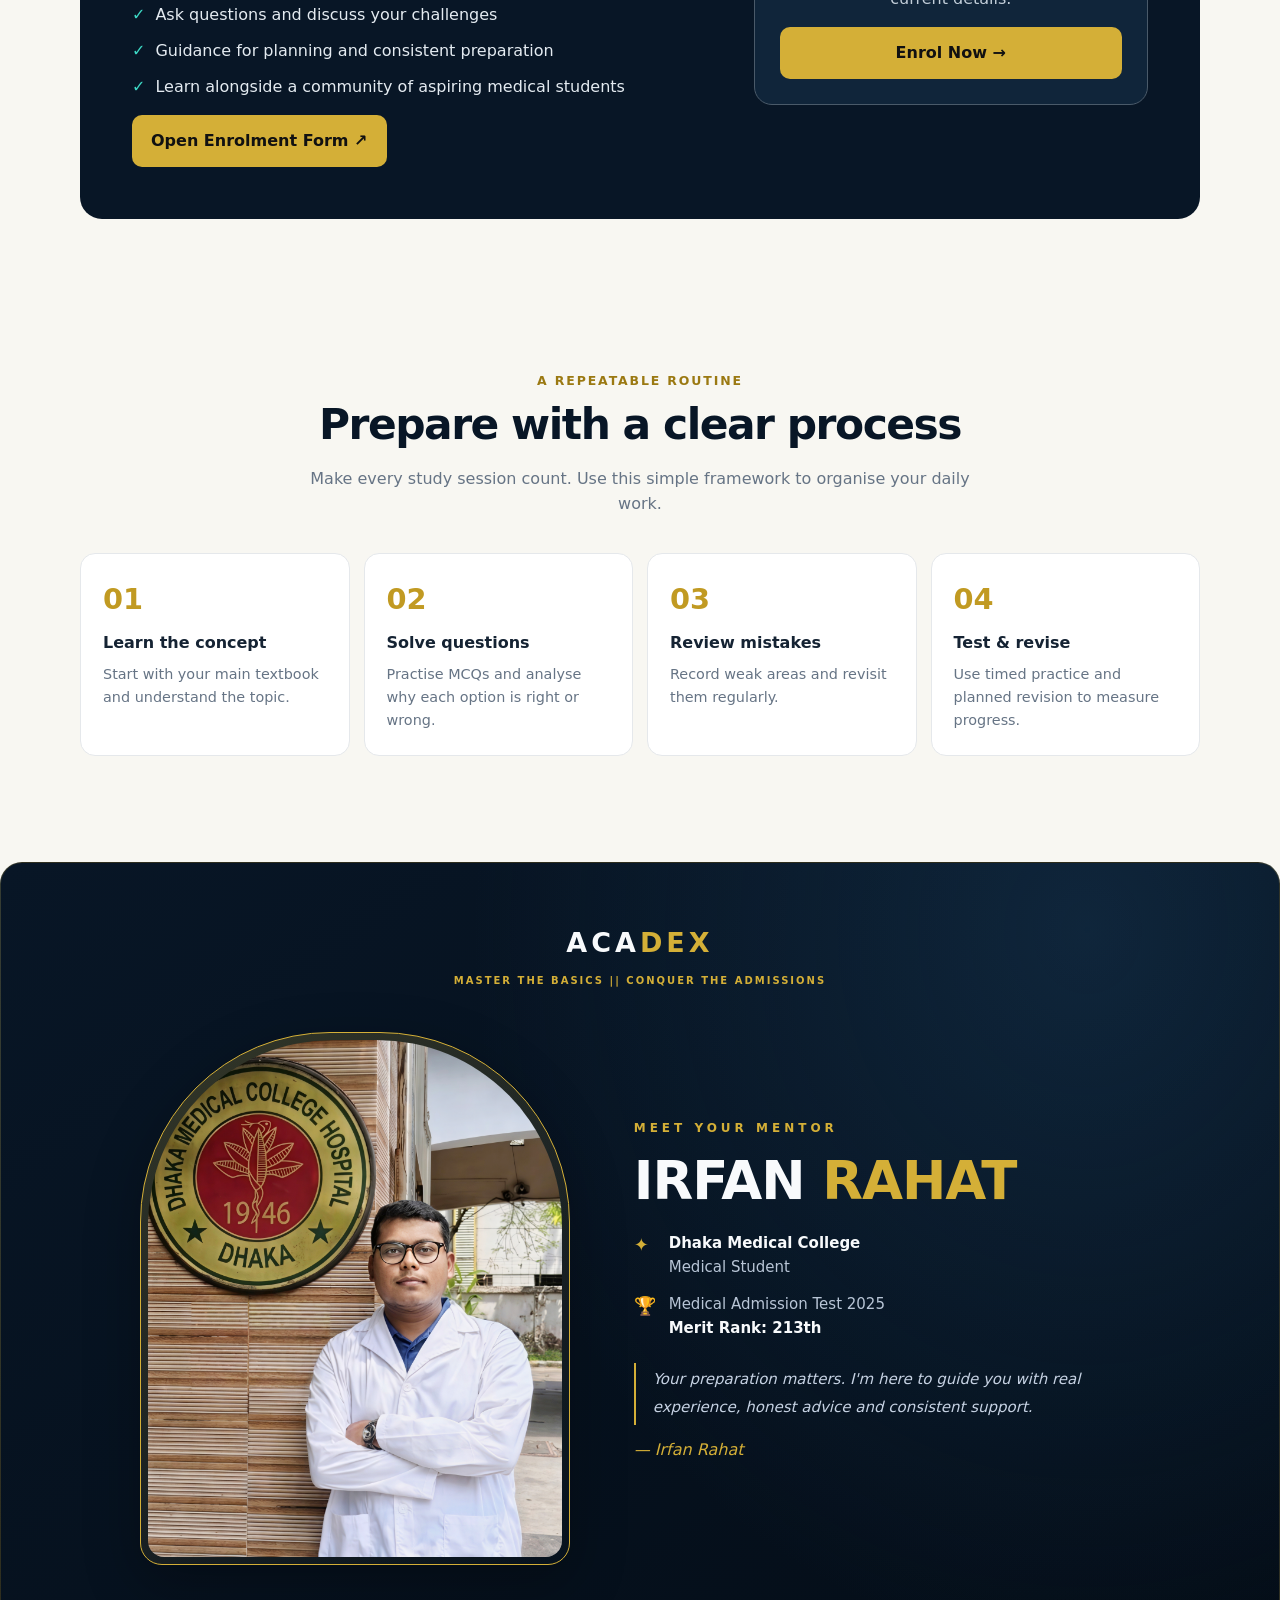
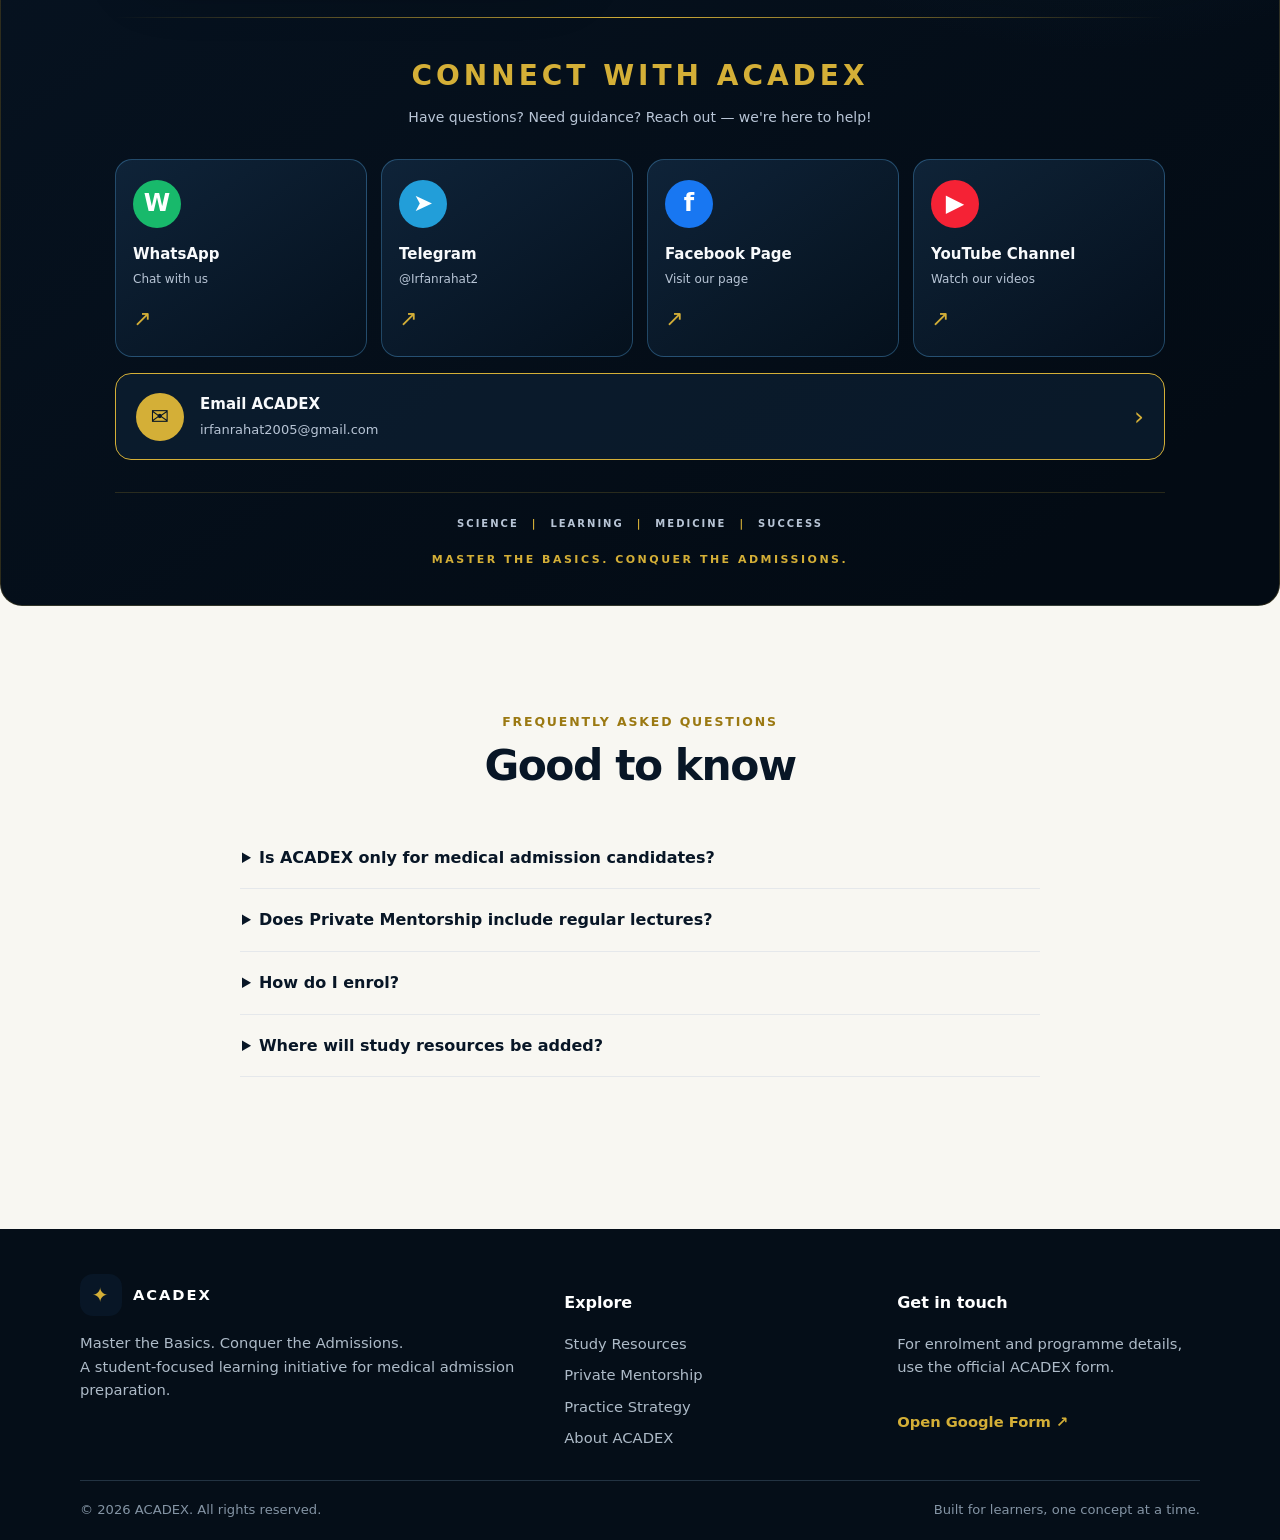
==== commit f1b5bda9: "Update index.html" ====
--- a/index.html
+++ b/index.html
@@ -659,7 +659,6 @@
 <details><summary>How do I enrol?</summary><p>Use the enrolment form linked on this page and follow the instructions provided there.</p></details>
 <details><summary>Where will study resources be added?</summary><p>Subject-wise video, notes and practice links can be added to this website as ACADEX resources are organised.</p></details>
 </div></div></section>
-<section class="section" id="contact"><div class="wrap"><div class="cta"><div><h2>Start your preparation with ACADEX.</h2><p>Keep learning, keep practising, and keep improving.</p></div><a class="btn btn-dark" href="https://docs.google.com/forms/d/e/1FAIpQLSfEqepI1u0O-bjMe-UJFyd2N0Yvep6rUFueFmW5IXyc9noNlA/viewform?usp=header" target="_blank" rel="noopener">Contact / Enrol ↗</a></div></div></section>
 </main>
 <footer class="footer"><div class="wrap"><div class="footer-grid"><div><a class="brand" style="color:white" href="#home"><span class="logo">✦</span><span>ACADEX</span></a><p>Master the Basics. Conquer the Admissions.<br>A student-focused learning initiative for medical admission preparation.</p></div><div><h3>Explore</h3><div class="footer-links"><a href="#resources">Study Resources</a><a href="#mentorship">Private Mentorship</a><a href="#practice">Practice Strategy</a><a href="#about">About ACADEX</a></div></div><div><h3>Get in touch</h3><p>For enrolment and programme details, use the official ACADEX form.</p><a class="text-link" style="color:var(--gold)" href="https://docs.google.com/forms/d/e/1FAIpQLSfEqepI1u0O-bjMe-UJFyd2N0Yvep6rUFueFmW5IXyc9noNlA/viewform?usp=header" target="_blank" rel="noopener">Open Google Form ↗</a></div></div><div class="copyright"><span>© <span id="year"></span> ACADEX. All rights reserved.</span><span>Built for learners, one concept at a time.</span></div></div></footer>
 <script>document.getElementById('year').textContent=new Date().getFullYear();</script>
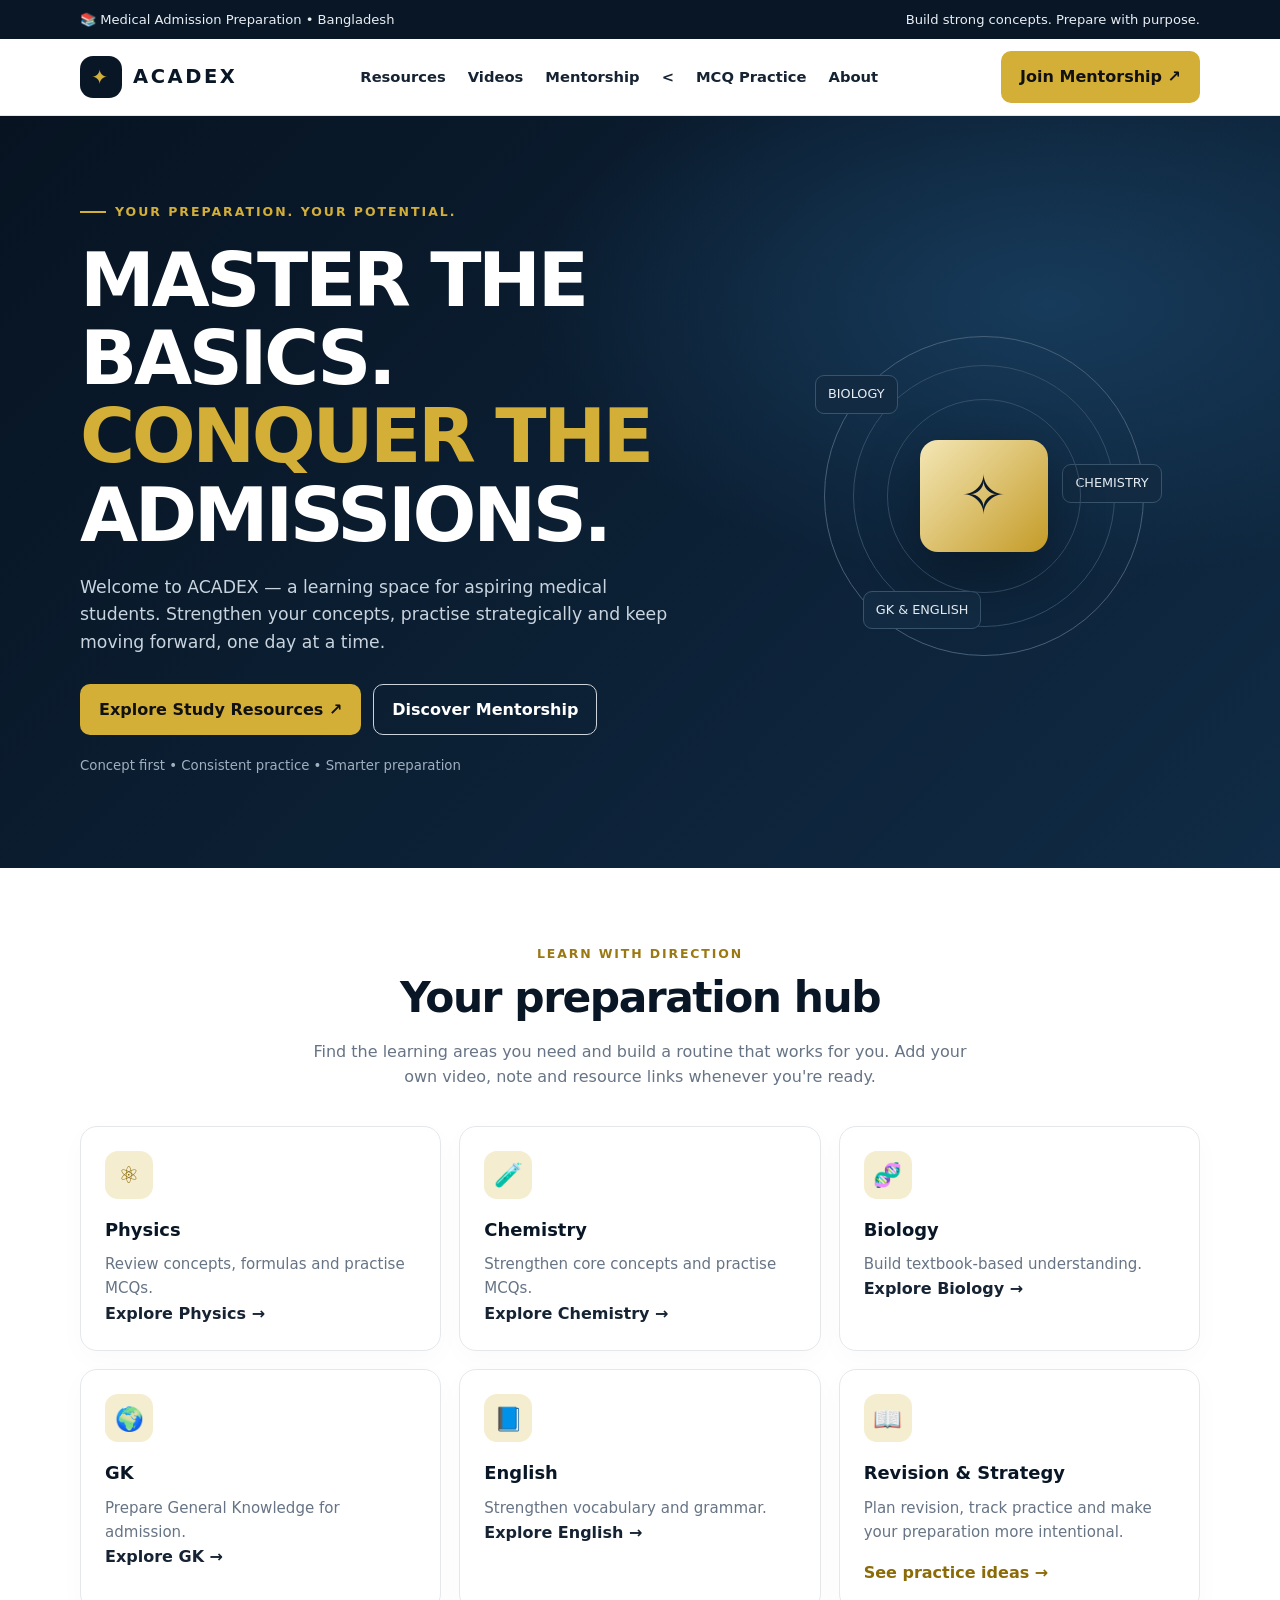
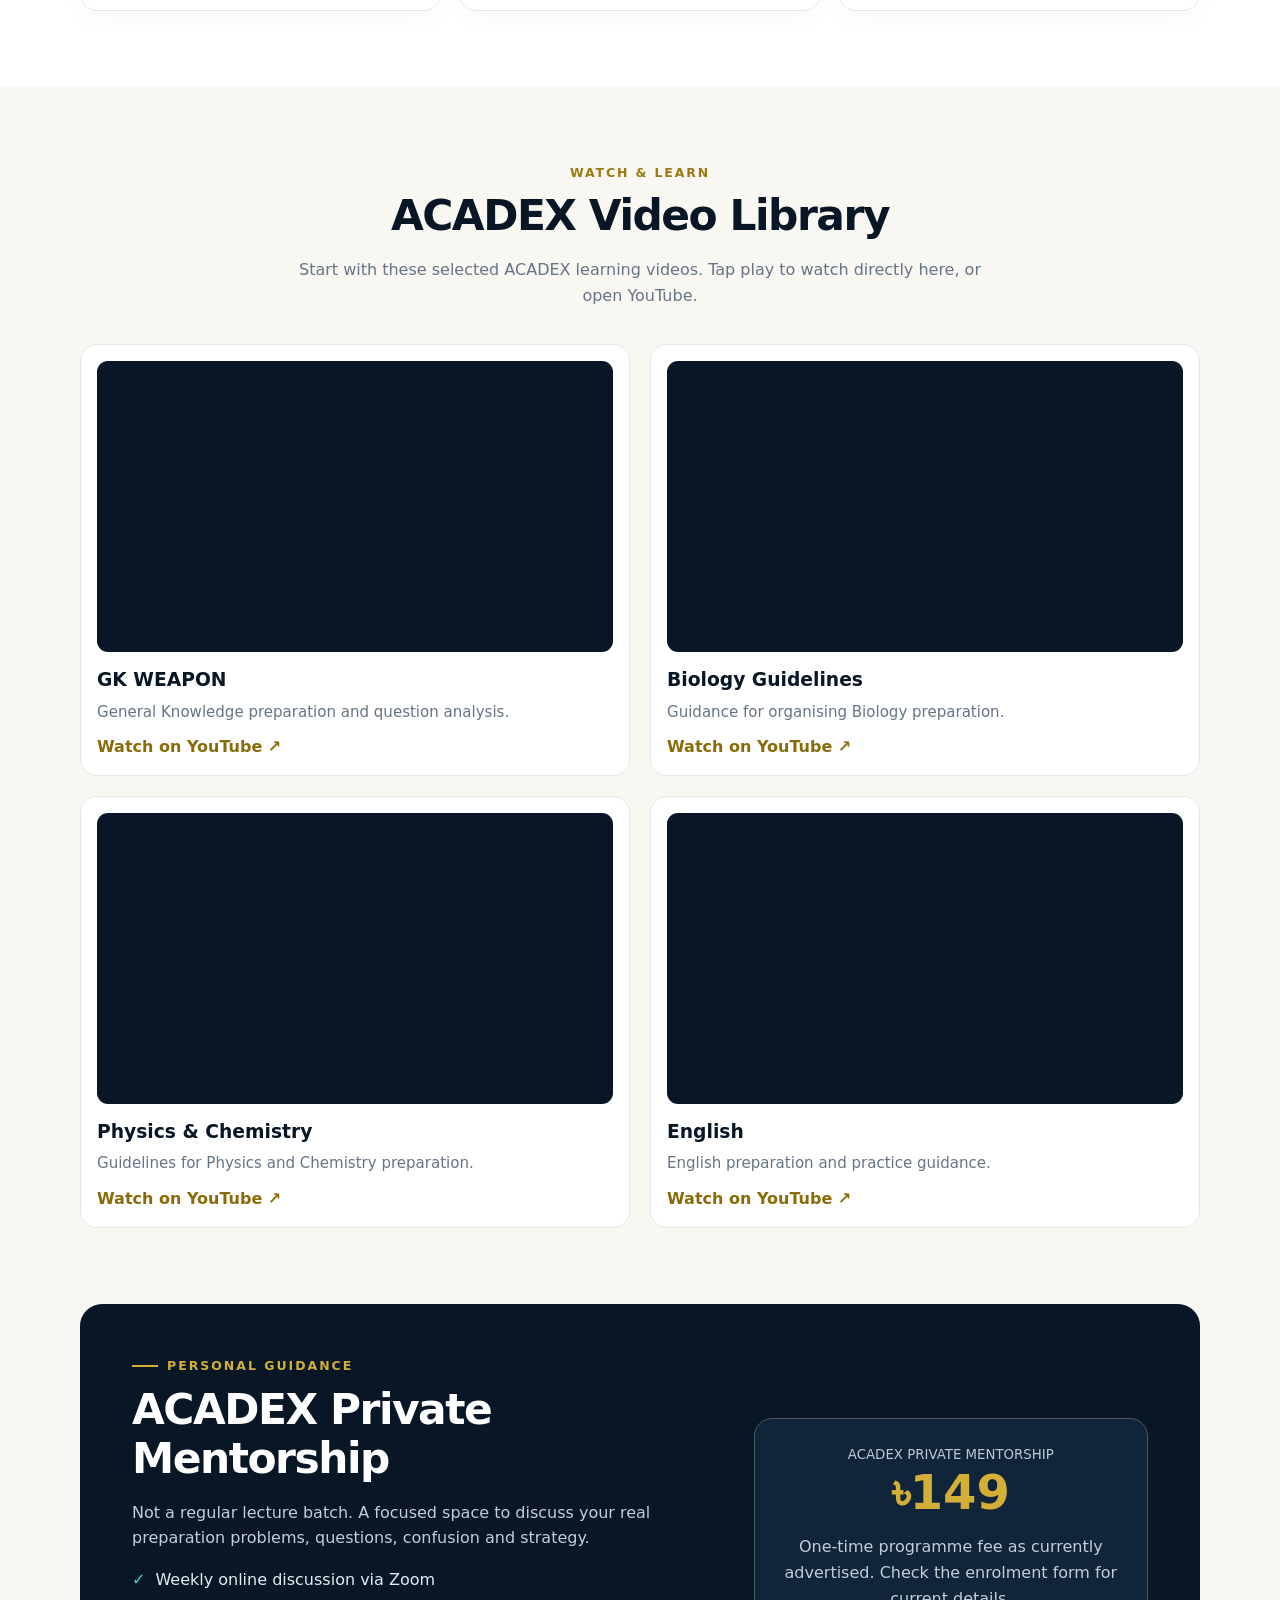
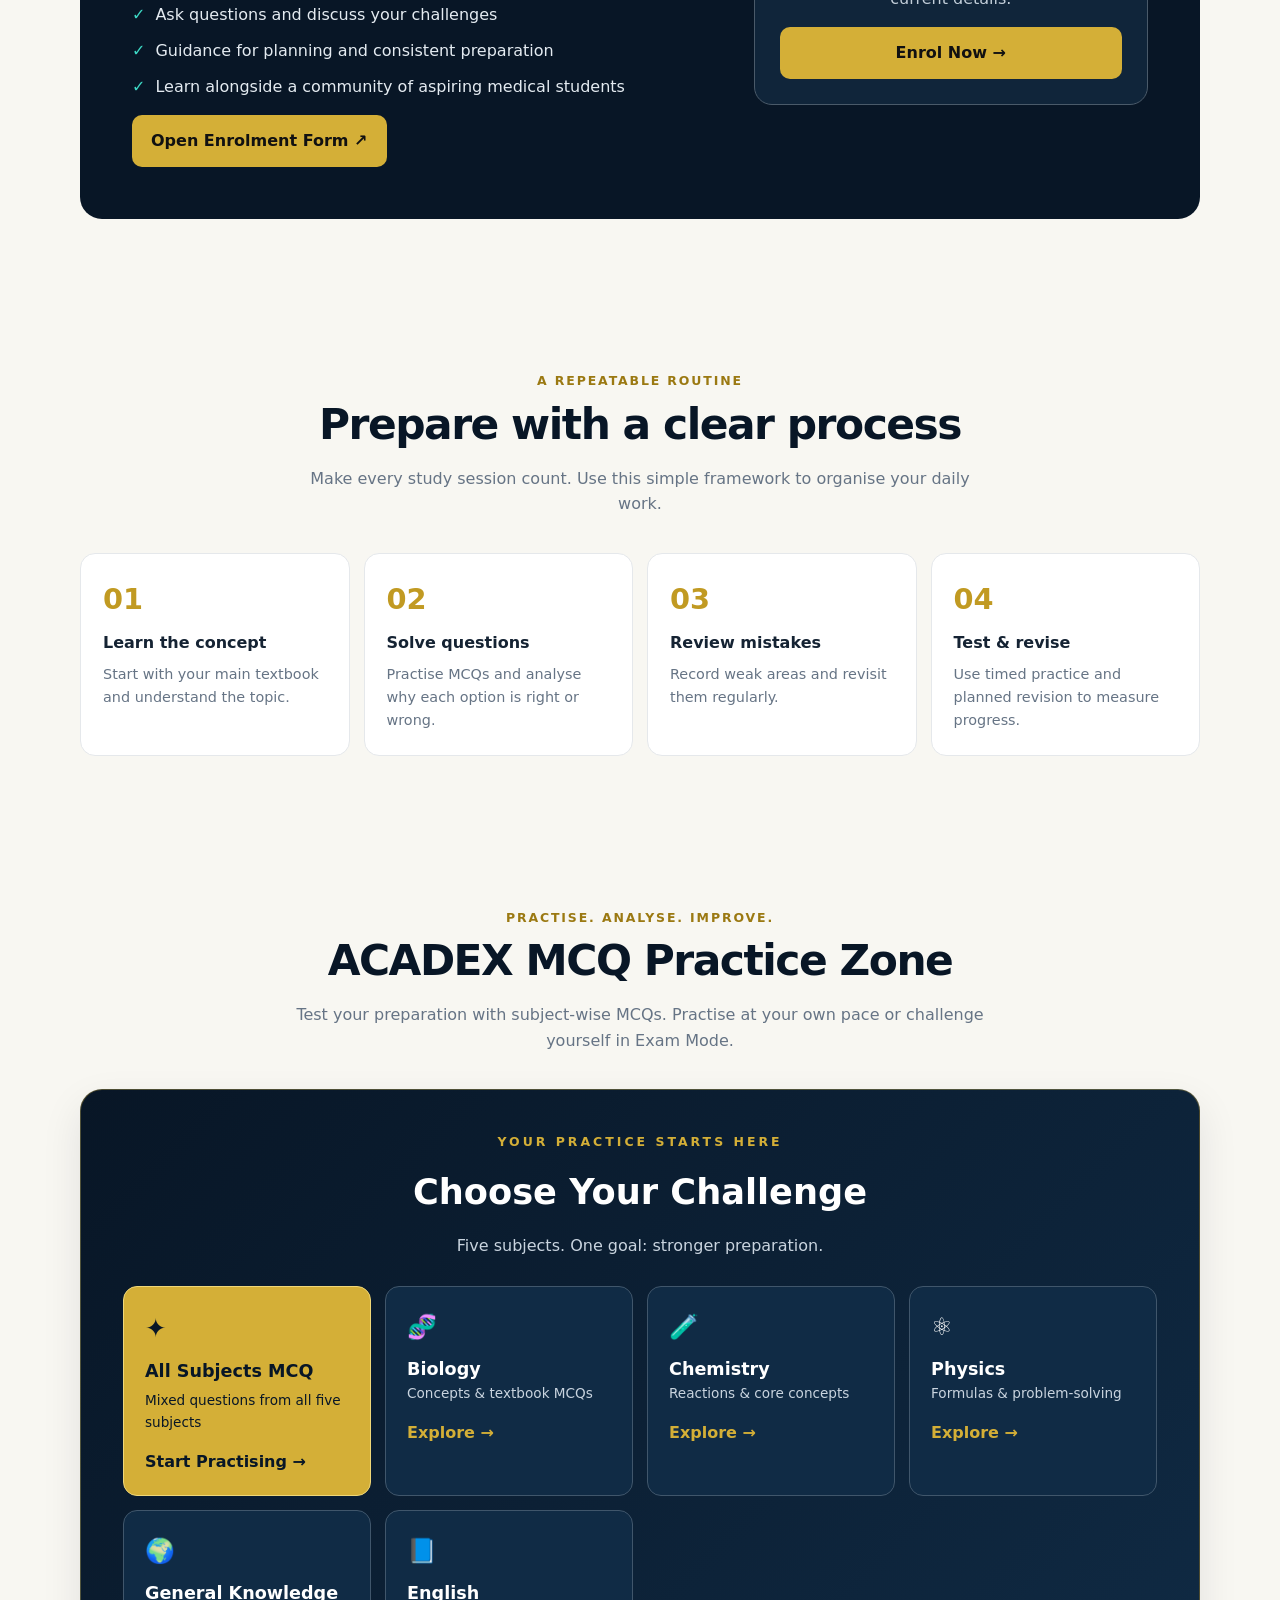
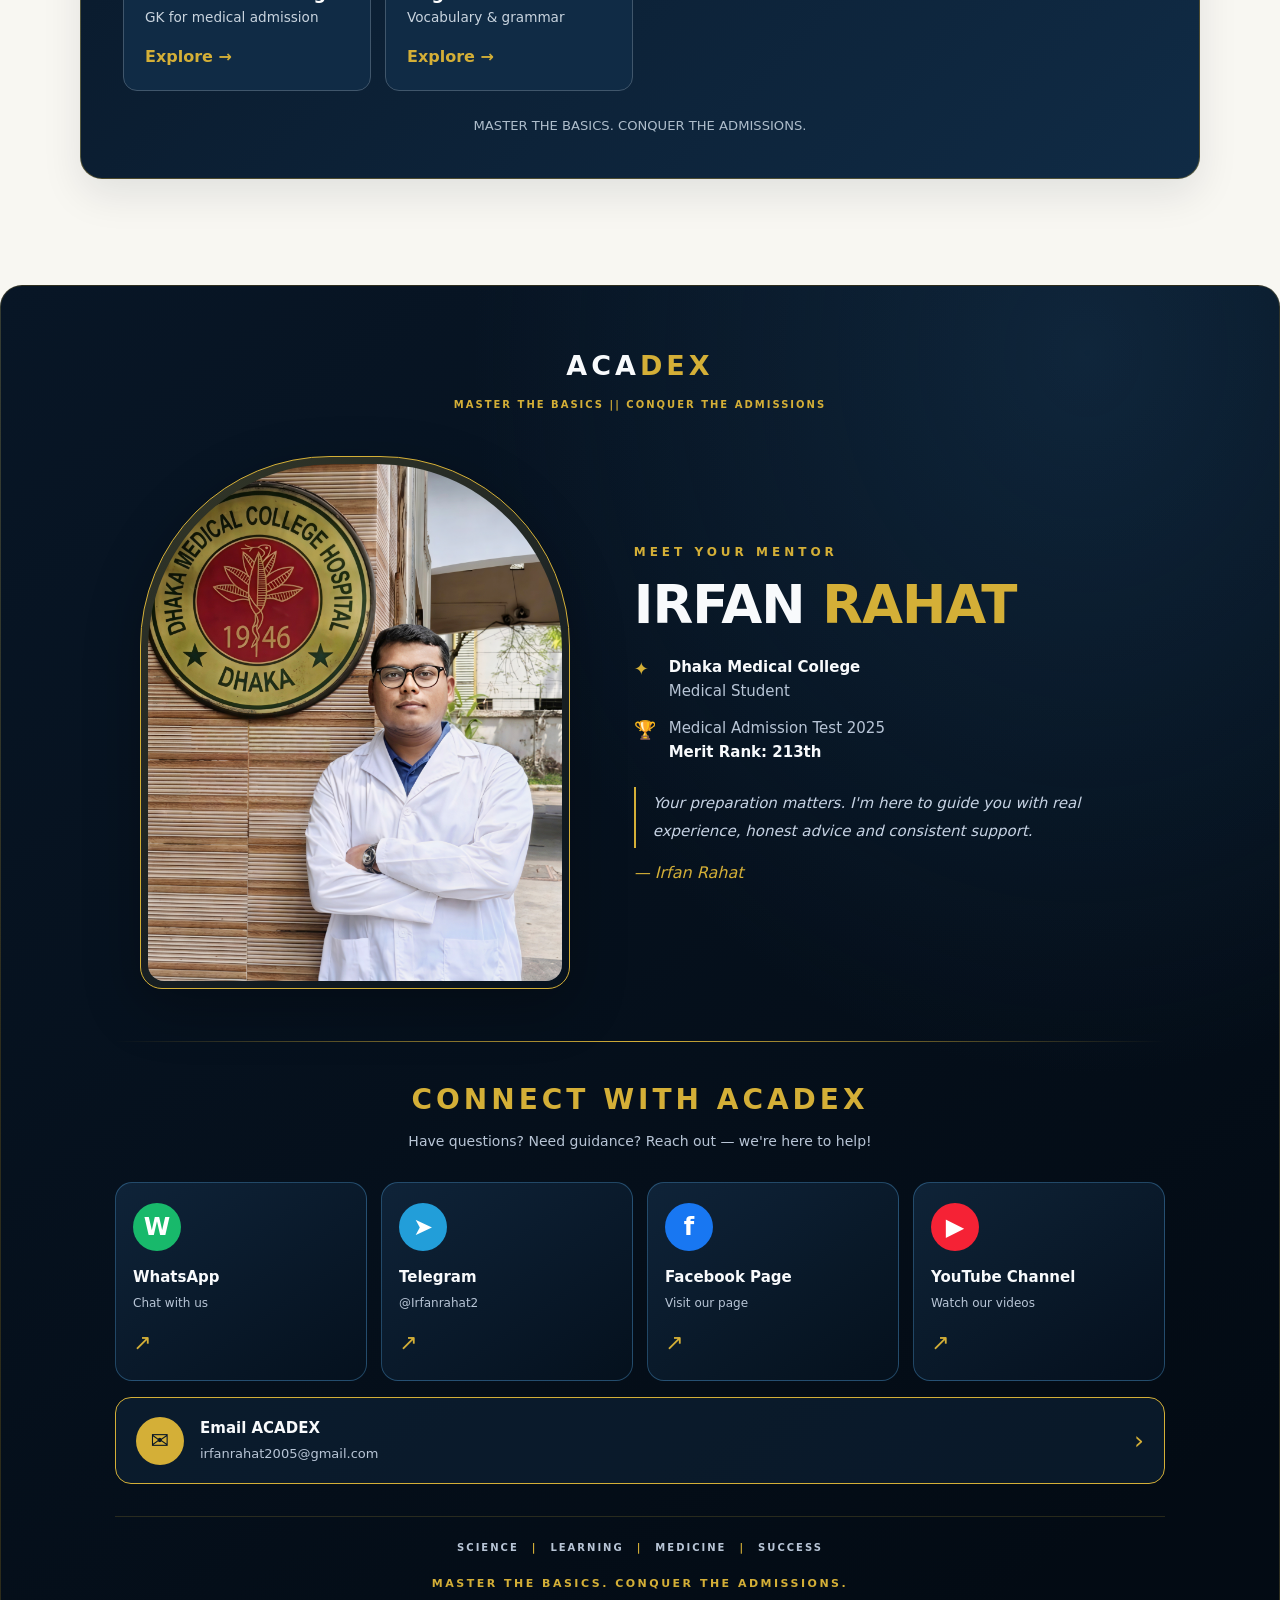
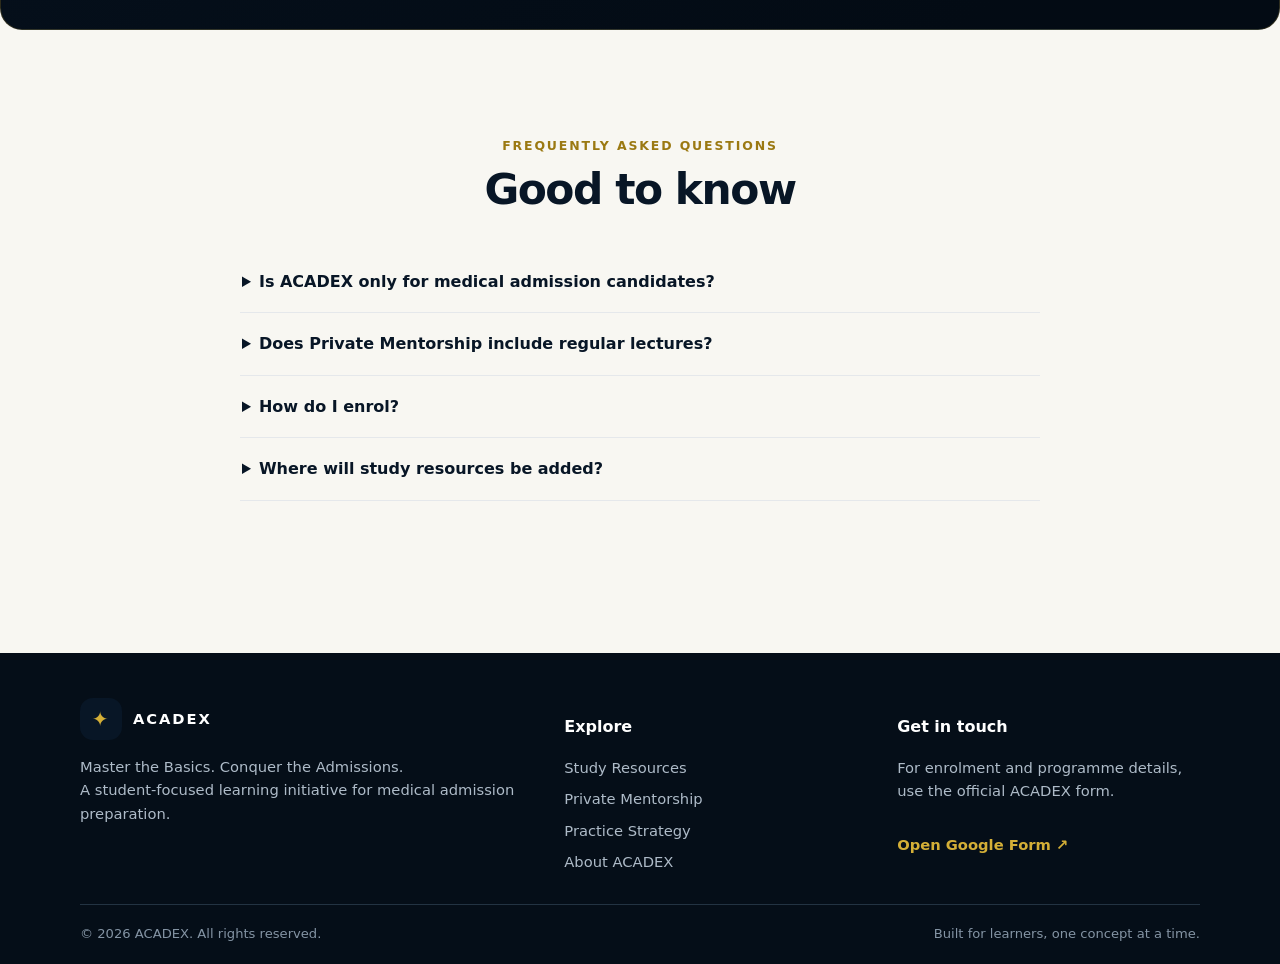
==== commit 9480739f: "Update index.html" ====
--- a/index.html
+++ b/index.html
@@ -409,7 +409,7 @@
 <div class="topbar"><div class="wrap"><span>📚 Medical Admission Preparation • Bangladesh</span><span>Build strong concepts. Prepare with purpose.</span></div></div>
 <header class="brandbar"><div class="wrap nav">
 <a class="brand" href="#home"><span class="logo">✦</span><span>ACADEX</span></a>
-<nav class="navlinks" aria-label="Main navigation"><a href="#resources">Resources</a><a href="#videos">Videos</a><a href="#mentorship">Mentorship</a><a href="#practice">Practice</a><a href="#about">About</a></nav>
+<nav class="navlinks" aria-label="Main navigation"><a href="#resources">Resources</a><a href="#videos">Videos</a><a href="#mentorship">Mentorship</a><<a href="#mcq-zone">MCQ Practice</a><a href="#about">About</a></nav>
 <a class="btn btn-dark mobile-menu" href="#resources">Explore ↓</a>
 <a class="btn btn-gold" href="#mentorship">Join Mentorship ↗</a>
 </div></header>
@@ -491,6 +491,135 @@
 <div class="step"><b>04</b><h3>Test & revise</h3><p>Use timed practice and planned revision to measure progress.</p></div>
 </div></div></section>
 
+  
+<!-- ACADEX MCQ PRACTICE ZONE -->
+<section class="section" id="mcq-zone">
+  <div class="wrap">
+
+    <div class="section-head">
+      <div class="kicker">Practise. Analyse. Improve.</div>
+      <h2>ACADEX MCQ Practice Zone</h2>
+      <p>
+        Test your preparation with subject-wise MCQs.
+        Practise at your own pace or challenge yourself in Exam Mode.
+      </p>
+    </div>
+
+    <div style="
+      background:linear-gradient(135deg,#081626,#102b45);
+      color:#fff;
+      border-radius:22px;
+      padding:clamp(24px,5vw,42px);
+      border:1px solid #d4af3755;
+      box-shadow:0 16px 40px #08162618;
+    ">
+
+      <div style="text-align:center;margin-bottom:28px">
+        <div style="color:#d4af37;font-weight:800;
+          letter-spacing:3px;font-size:.78rem">
+          YOUR PRACTICE STARTS HERE
+        </div>
+        <h3 style="font-size:clamp(1.5rem,4vw,2.2rem);
+          margin:12px 0;color:#fff">
+          Choose Your Challenge
+        </h3>
+        <p style="color:#c9d4df;margin:0">
+          Five subjects. One goal: stronger preparation.
+        </p>
+      </div>
+
+      <div style="
+        display:grid;
+        grid-template-columns:repeat(auto-fit,minmax(min(100%,220px),1fr));
+        gap:14px;
+      ">
+
+        <a href="mcq.html" style="
+          display:block;padding:21px;border-radius:14px;
+          background:#d4af37;color:#081626;
+          text-decoration:none;font-weight:800;
+          border:1px solid #f0d778;
+        ">
+          <span style="font-size:1.6rem">✦</span>
+          <div style="font-size:1.1rem;margin-top:8px">
+            All Subjects MCQ
+          </div>
+          <div style="font-size:.85rem;font-weight:500;margin-top:5px">
+            Mixed questions from all five subjects
+          </div>
+          <div style="margin-top:15px">Start Practising →</div>
+        </a>
+
+        <a href="biology-mcq.html" style="
+          display:block;padding:21px;border-radius:14px;
+          background:#102b45;color:#fff;
+          text-decoration:none;border:1px solid #40566b;
+        ">
+          <div style="font-size:1.5rem">🧬</div>
+          <strong style="display:block;font-size:1.1rem;margin-top:8px">Biology</strong>
+          <span style="color:#c9d4df;font-size:.85rem">Concepts & textbook MCQs</span>
+          <div style="color:#d4af37;margin-top:15px;font-weight:800">Explore →</div>
+        </a>
+
+        <a href="chemistry-mcq.html" style="
+          display:block;padding:21px;border-radius:14px;
+          background:#102b45;color:#fff;
+          text-decoration:none;border:1px solid #40566b;
+        ">
+          <div style="font-size:1.5rem">🧪</div>
+          <strong style="display:block;font-size:1.1rem;margin-top:8px">Chemistry</strong>
+          <span style="color:#c9d4df;font-size:.85rem">Reactions & core concepts</span>
+          <div style="color:#d4af37;margin-top:15px;font-weight:800">Explore →</div>
+        </a>
+
+        <a href="physics-mcq.html" style="
+          display:block;padding:21px;border-radius:14px;
+          background:#102b45;color:#fff;
+          text-decoration:none;border:1px solid #40566b;
+        ">
+          <div style="font-size:1.5rem">⚛️</div>
+          <strong style="display:block;font-size:1.1rem;margin-top:8px">Physics</strong>
+          <span style="color:#c9d4df;font-size:.85rem">Formulas & problem-solving</span>
+          <div style="color:#d4af37;margin-top:15px;font-weight:800">Explore →</div>
+        </a>
+
+        <a href="gk-mcq.html" style="
+          display:block;padding:21px;border-radius:14px;
+          background:#102b45;color:#fff;
+          text-decoration:none;border:1px solid #40566b;
+        ">
+          <div style="font-size:1.5rem">🌍</div>
+          <strong style="display:block;font-size:1.1rem;margin-top:8px">General Knowledge</strong>
+          <span style="color:#c9d4df;font-size:.85rem">GK for medical admission</span>
+          <div style="color:#d4af37;margin-top:15px;font-weight:800">Explore →</div>
+        </a>
+
+        <a href="english-mcq.html" style="
+          display:block;padding:21px;border-radius:14px;
+          background:#102b45;color:#fff;
+          text-decoration:none;border:1px solid #40566b;
+        ">
+          <div style="font-size:1.5rem">📘</div>
+          <strong style="display:block;font-size:1.1rem;margin-top:8px">English</strong>
+          <span style="color:#c9d4df;font-size:.85rem">Vocabulary & grammar</span>
+          <div style="color:#d4af37;margin-top:15px;font-weight:800">Explore →</div>
+        </a>
+
+      </div>
+
+      <p style="
+        text-align:center;color:#aebdcb;
+        font-size:.82rem;margin:24px 0 0;
+      ">
+        MASTER THE BASICS. CONQUER THE ADMISSIONS.
+      </p>
+
+    </div>
+  </div>
+</section>
+<!-- END ACADEX MCQ PRACTICE ZONE -->
+  
+
 <!-- ACADEX: PREMIUM MENTOR PROFILE + CONTACT -->
 <section class="acadex-premium" id="mentor">
   <div class="ap-container">
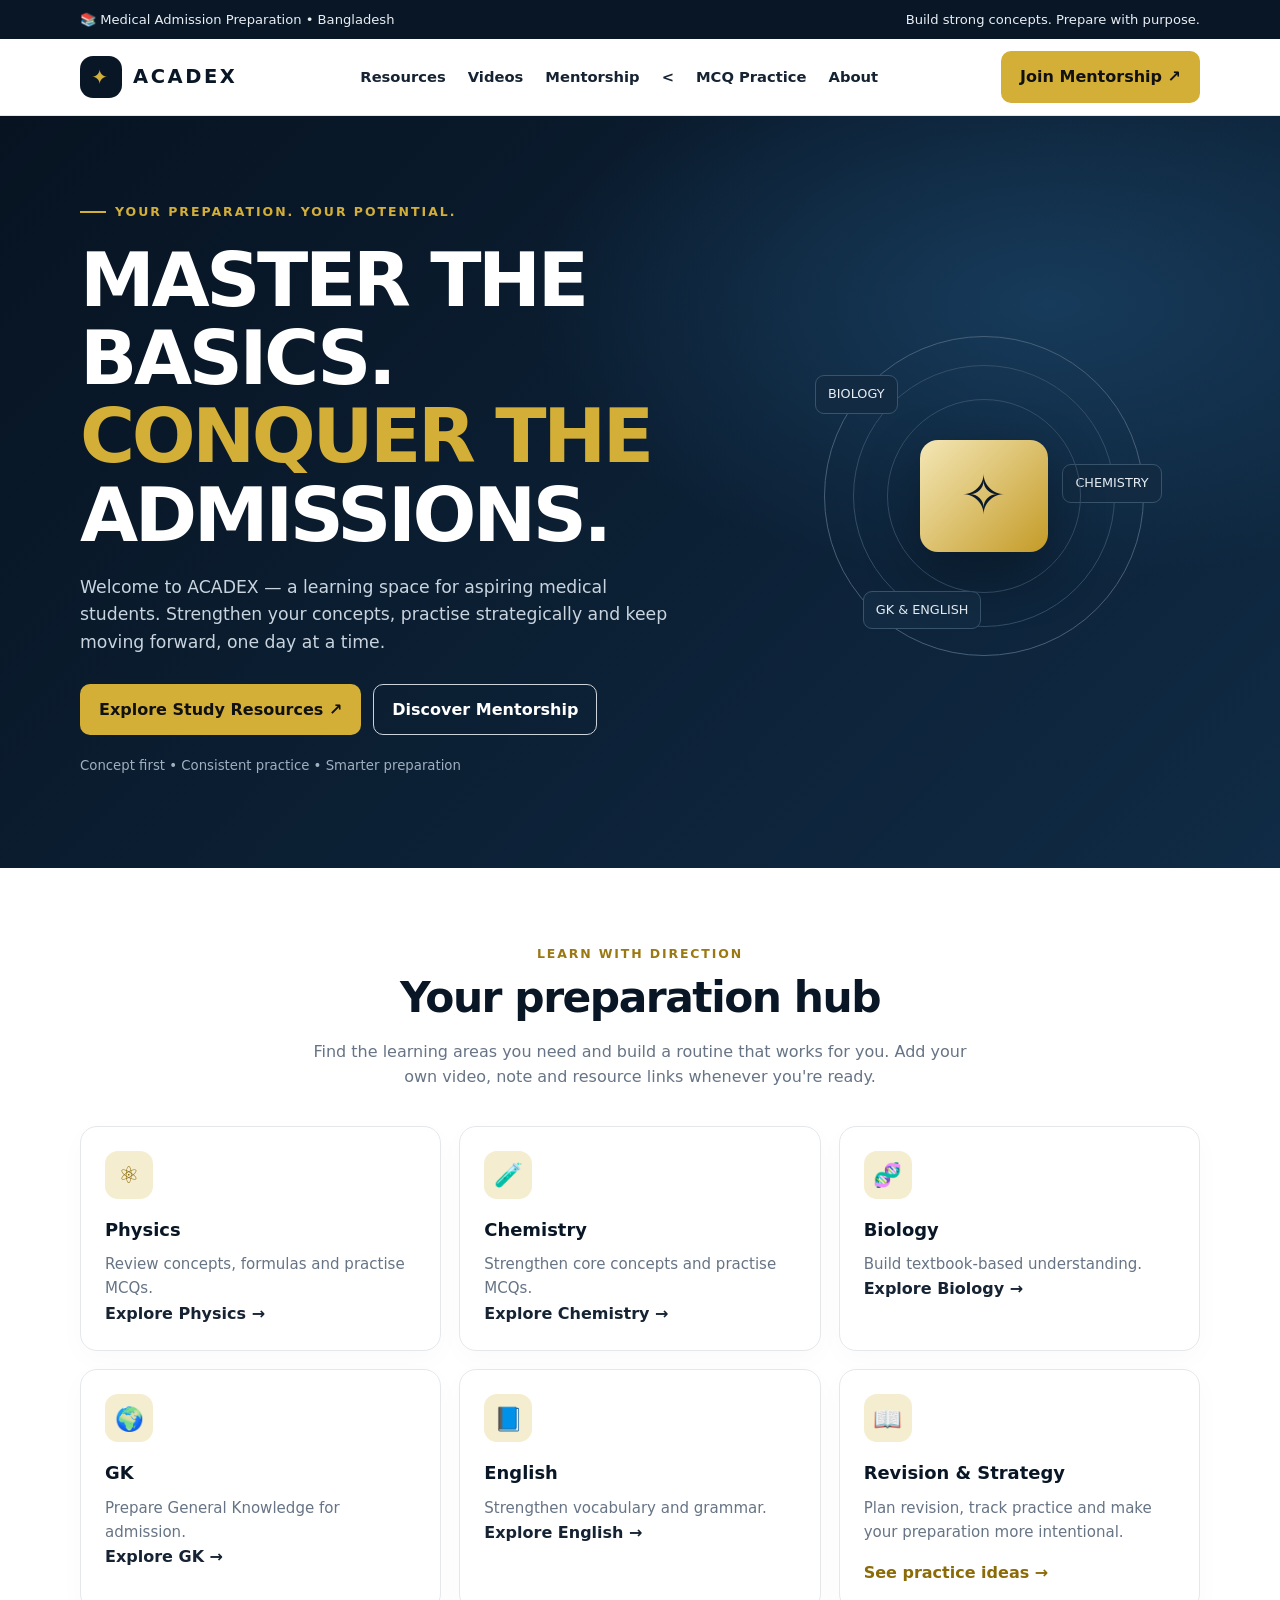
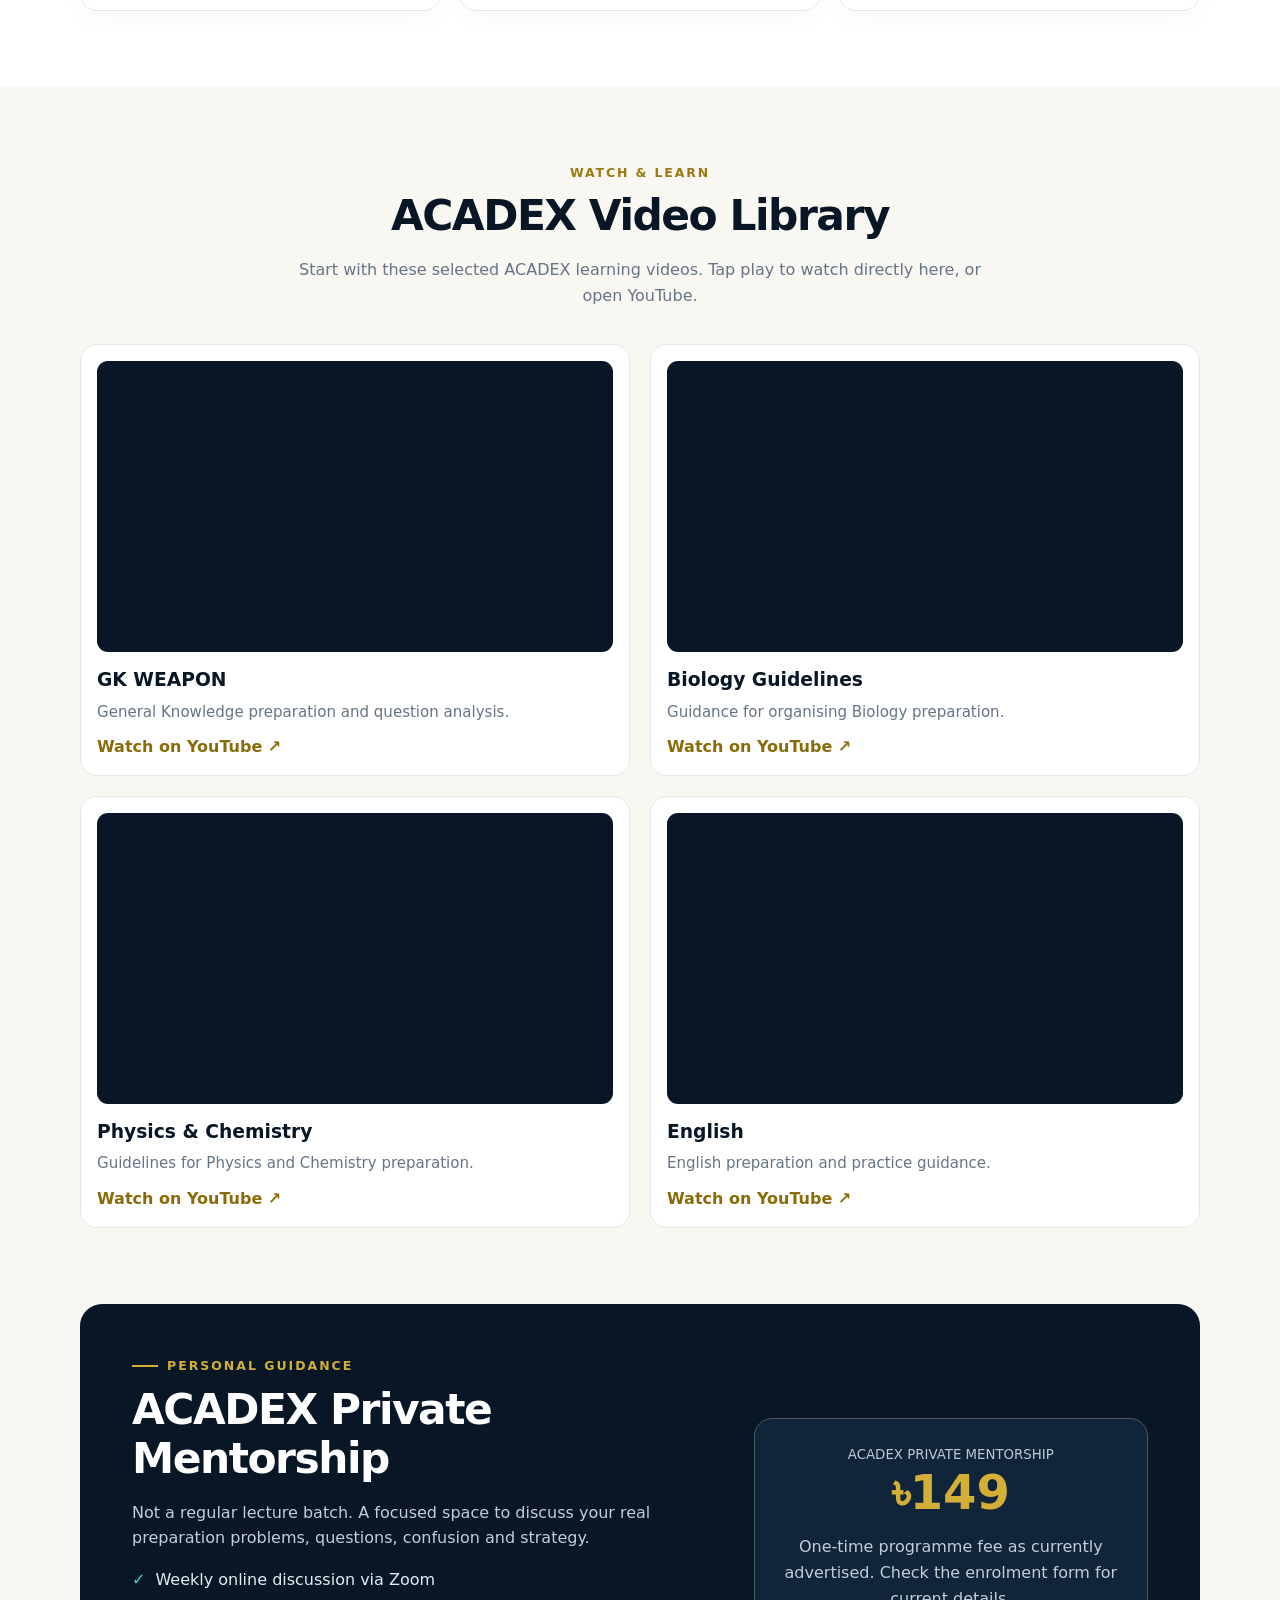
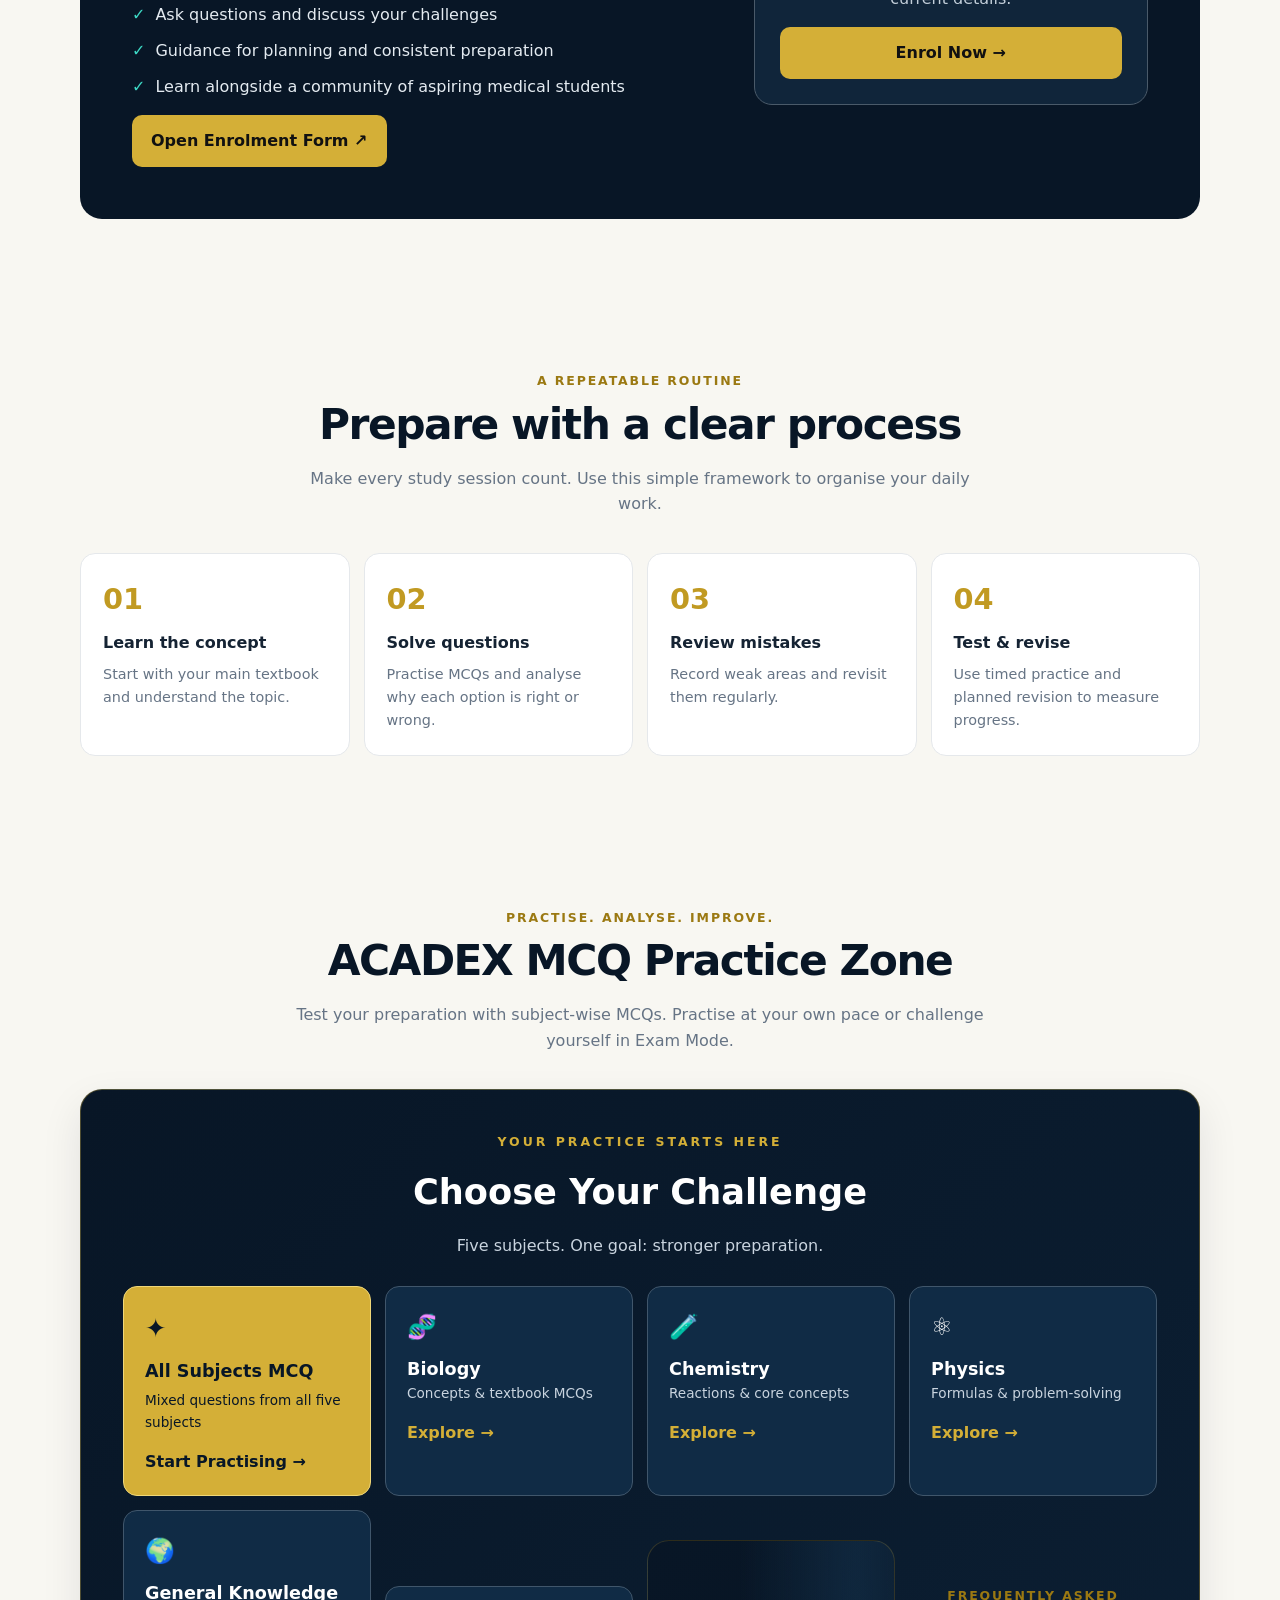
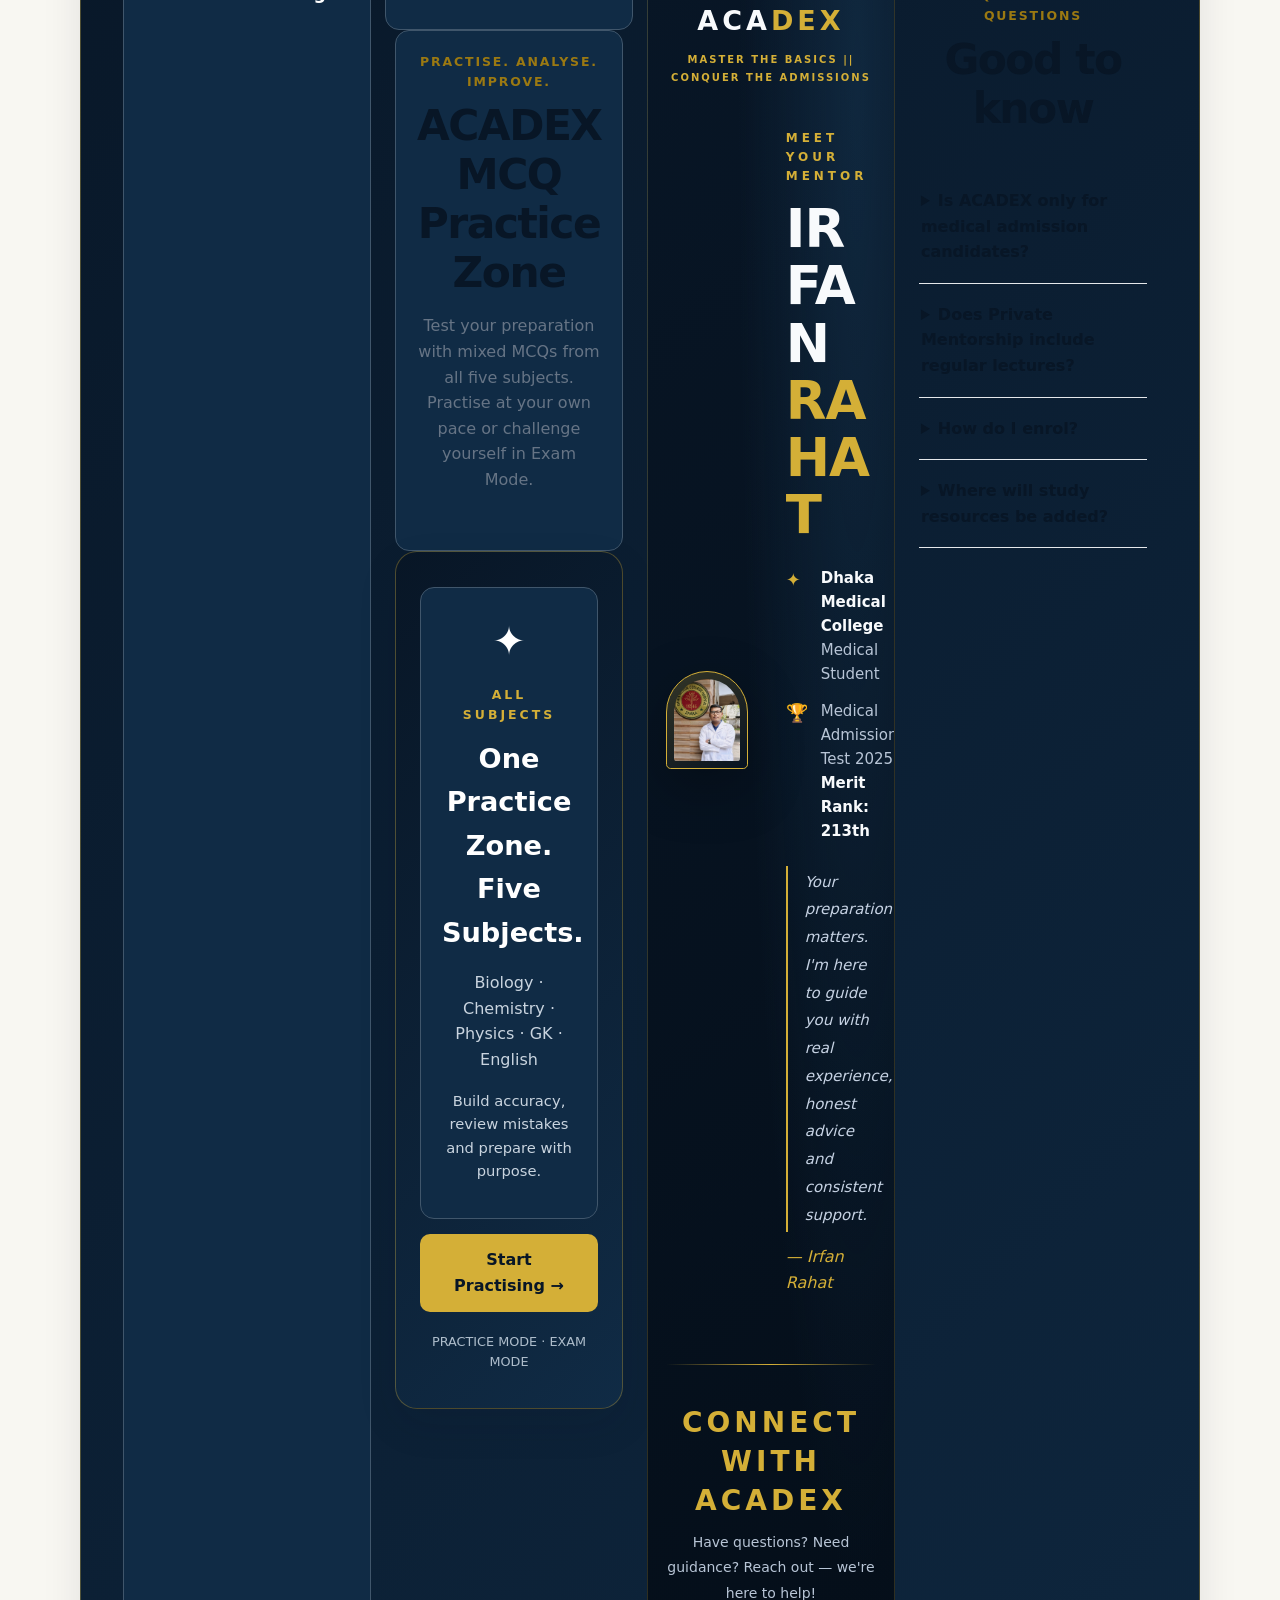
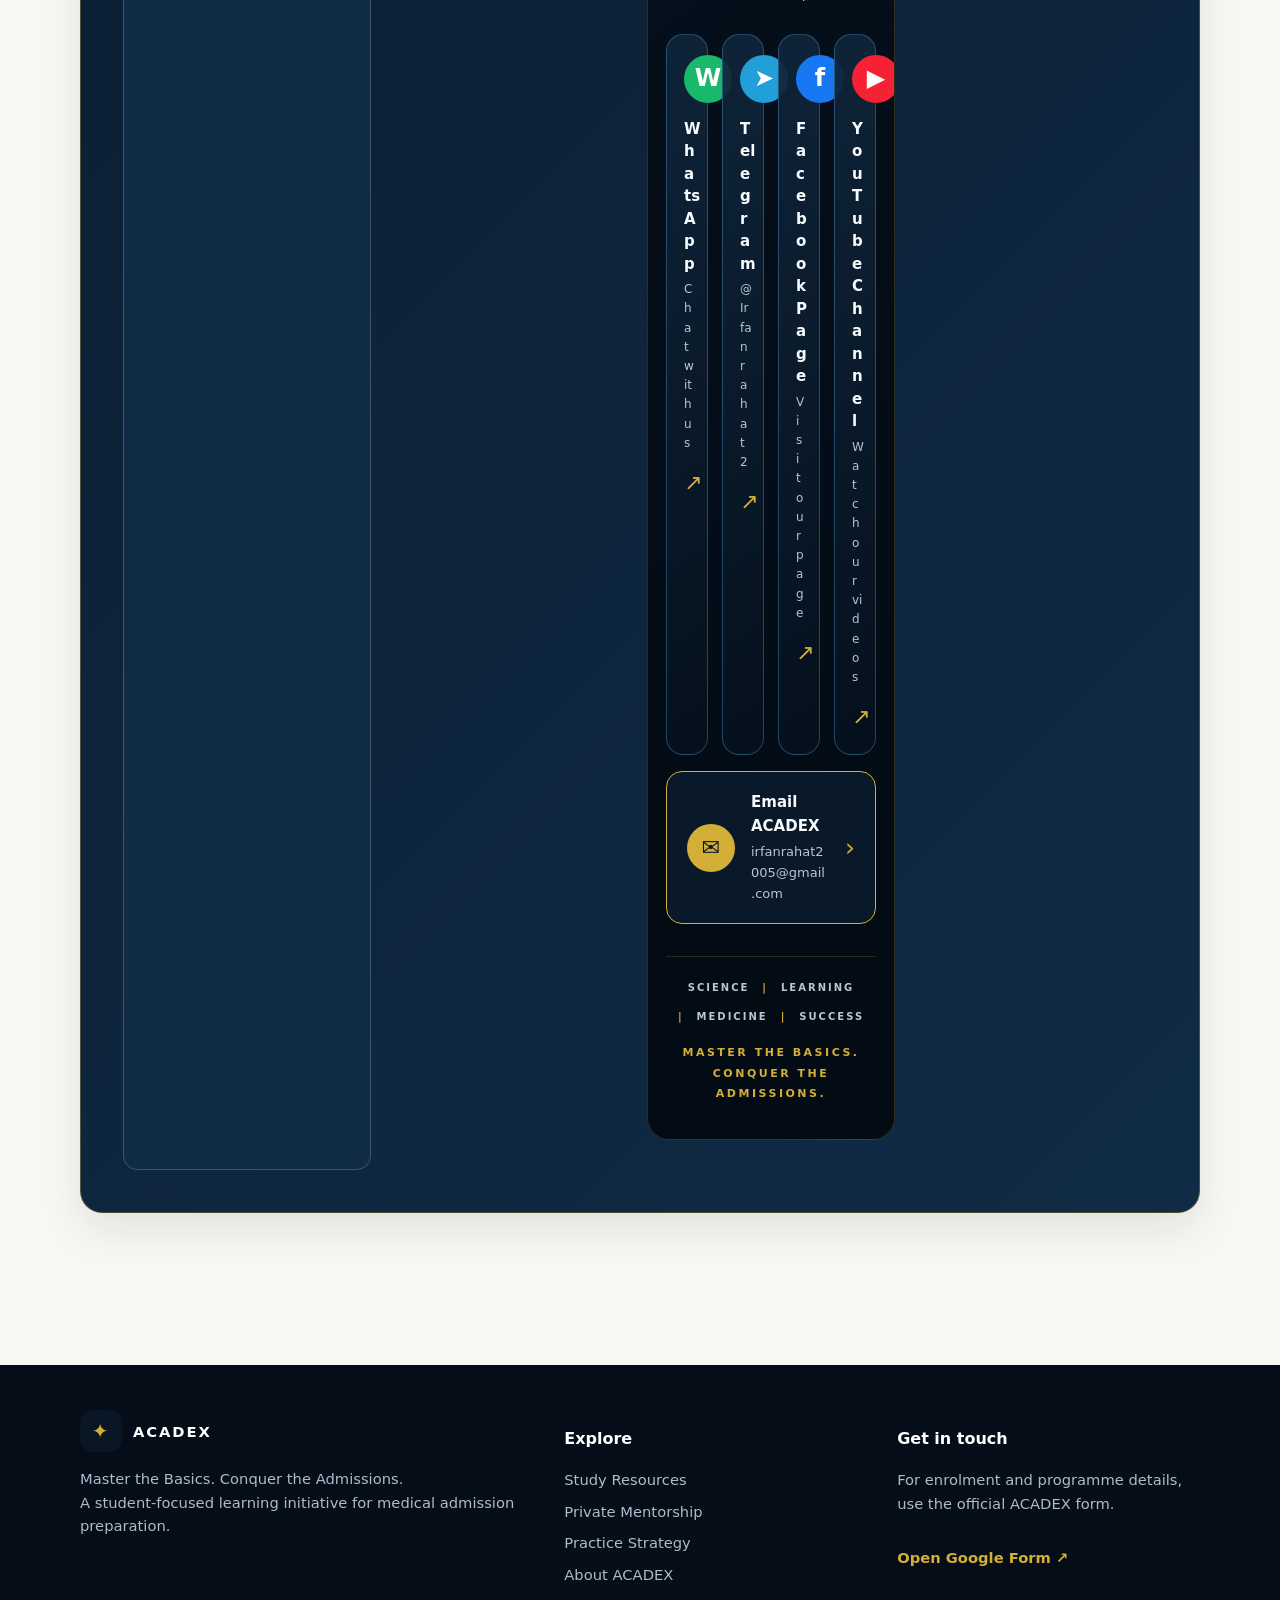
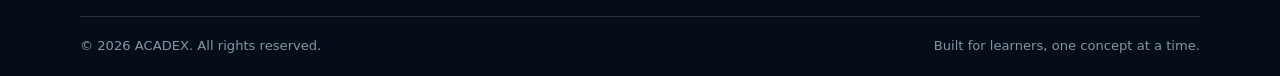
==== commit 4d4bb39e: "Update index.html" ====
--- a/index.html
+++ b/index.html
@@ -590,35 +590,70 @@
         ">
           <div style="font-size:1.5rem">🌍</div>
           <strong style="display:block;font-size:1.1rem;margin-top:8px">General Knowledge</strong>
-          <span style="color:#c9d4df;font-size:.85rem">GK for medical admission</span>
-          <div style="color:#d4af37;margin-top:15px;font-weight:800">Explore →</div>
-        </a>
-
-        <a href="english-mcq.html" style="
-          display:block;padding:21px;border-radius:14px;
-          background:#102b45;color:#fff;
-          text-decoration:none;border:1px solid #40566b;
-        ">
-          <div style="font-size:1.5rem">📘</div>
-          <strong style="display:block;font-size:1.1rem;margin-top:8px">English</strong>
-          <span style="color:#c9d4df;font-size:.85rem">Vocabulary & grammar</span>
-          <div style="color:#d4af37;margin-top:15px;font-weight:800">Explore →</div>
-        </a>
-
-      </div>
-
-      <p style="
-        text-align:center;color:#aebdcb;
-        font-size:.82rem;margin:24px 0 0;
-      ">
-        MASTER THE BASICS. CONQUER THE ADMISSIONS.
+
+<!-- ACADEX ALL SUBJECTS MCQ ZONE -->
+<section class="section" id="mcq-zone">
+  <div class="wrap">
+    <div class="section-head">
+      <div class="kicker">Practise. Analyse. Improve.</div>
+      <h2>ACADEX MCQ Practice Zone</h2>
+      <p>
+        Test your preparation with mixed MCQs from all five subjects.
+        Practise at your own pace or challenge yourself in Exam Mode.
       </p>
-
+    </div>
+
+    <div style="
+      max-width:650px;
+      margin:0 auto;
+      padding:35px 24px;
+      text-align:center;
+      background:linear-gradient(135deg,#081626,#102b45);
+      color:#fff;
+      border:1px solid #d4af3755;
+      border-radius:22px;
+      box-shadow:0 16px 40px #08162618;
+    ">
+      <div style="font-size:2.5rem;margin-bottom:12px">✦</div>
+
+      <div style="
+        color:#d4af37;
+        font-size:.78rem;
+        font-weight:800;
+        letter-spacing:3px;
+      ">ALL SUBJECTS</div>
+
+      <h3 style="font-size:1.7rem;margin:12px 0;color:#fff">
+        One Practice Zone. Five Subjects.
+      </h3>
+
+      <p style="color:#c9d4df">
+        Biology · Chemistry · Physics · GK · English
+      </p>
+
+      <p style="color:#c9d4df;font-size:.92rem">
+        Build accuracy, review mistakes and prepare with purpose.
+      </p>
+
+      <a href="mcq.html" style="
+        display:inline-block;
+        margin-top:15px;
+        padding:13px 24px;
+        background:#d4af37;
+        color:#081626;
+        border-radius:10px;
+        text-decoration:none;
+        font-weight:800;
+      ">Start Practising →</a>
+
+      <p style="color:#aebdcb;font-size:.8rem;margin:20px 0 0">
+        PRACTICE MODE · EXAM MODE
+      </p>
     </div>
   </div>
 </section>
-<!-- END ACADEX MCQ PRACTICE ZONE -->
-  
+<!-- END ACADEX ALL SUBJECTS MCQ ZONE -->
+
 
 <!-- ACADEX: PREMIUM MENTOR PROFILE + CONTACT -->
 <section class="acadex-premium" id="mentor">
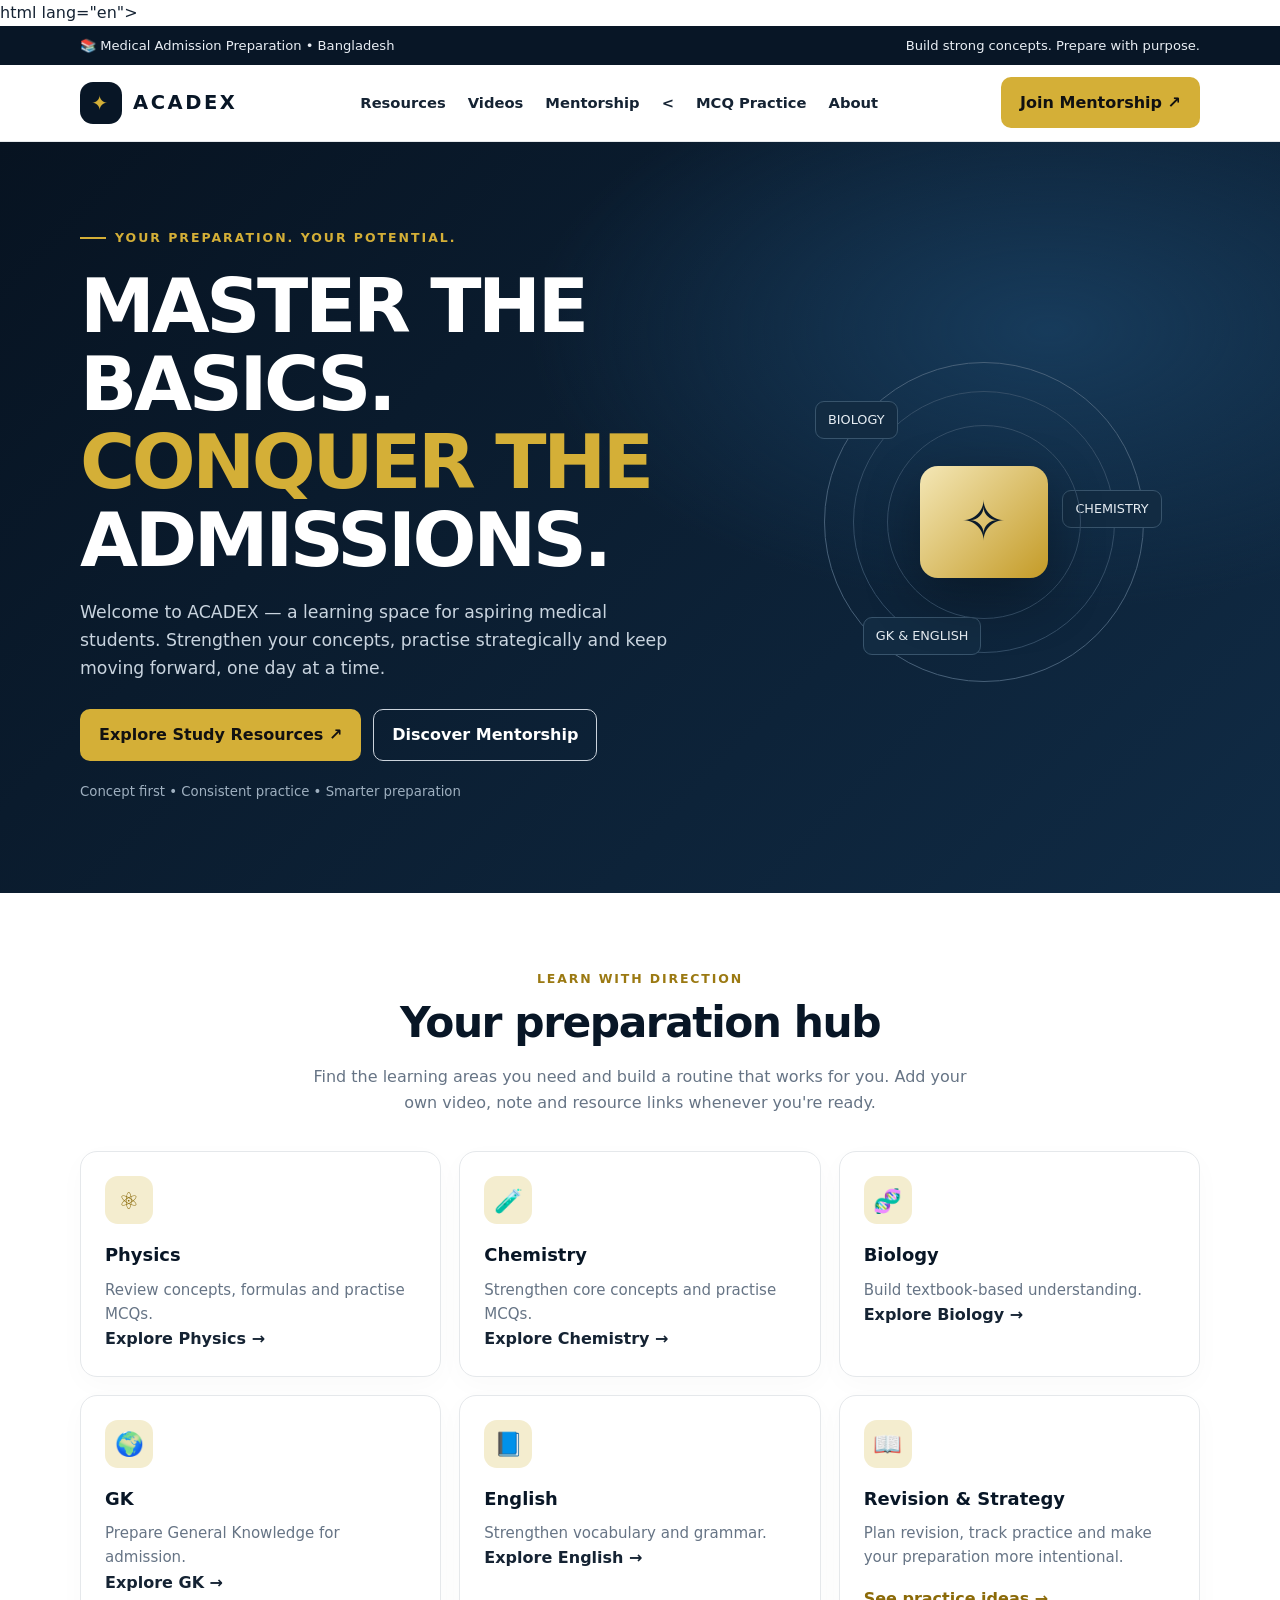
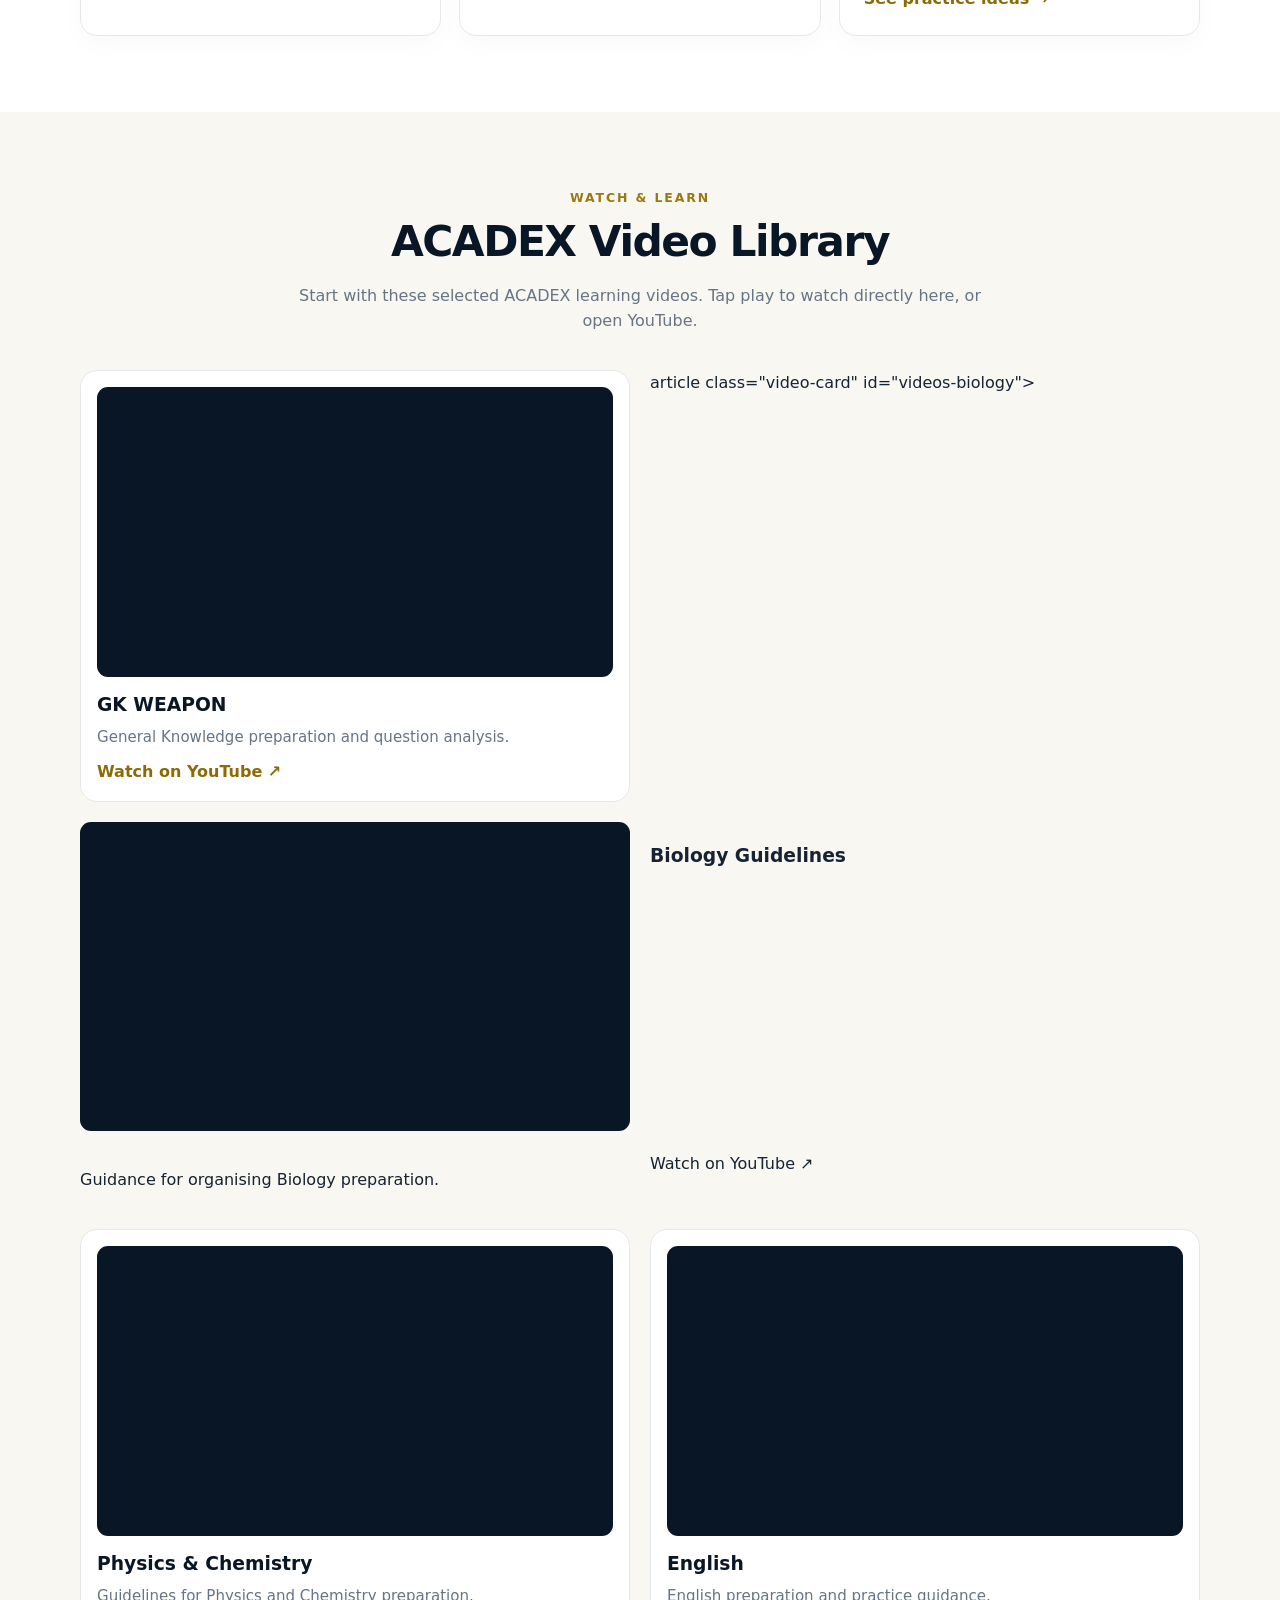
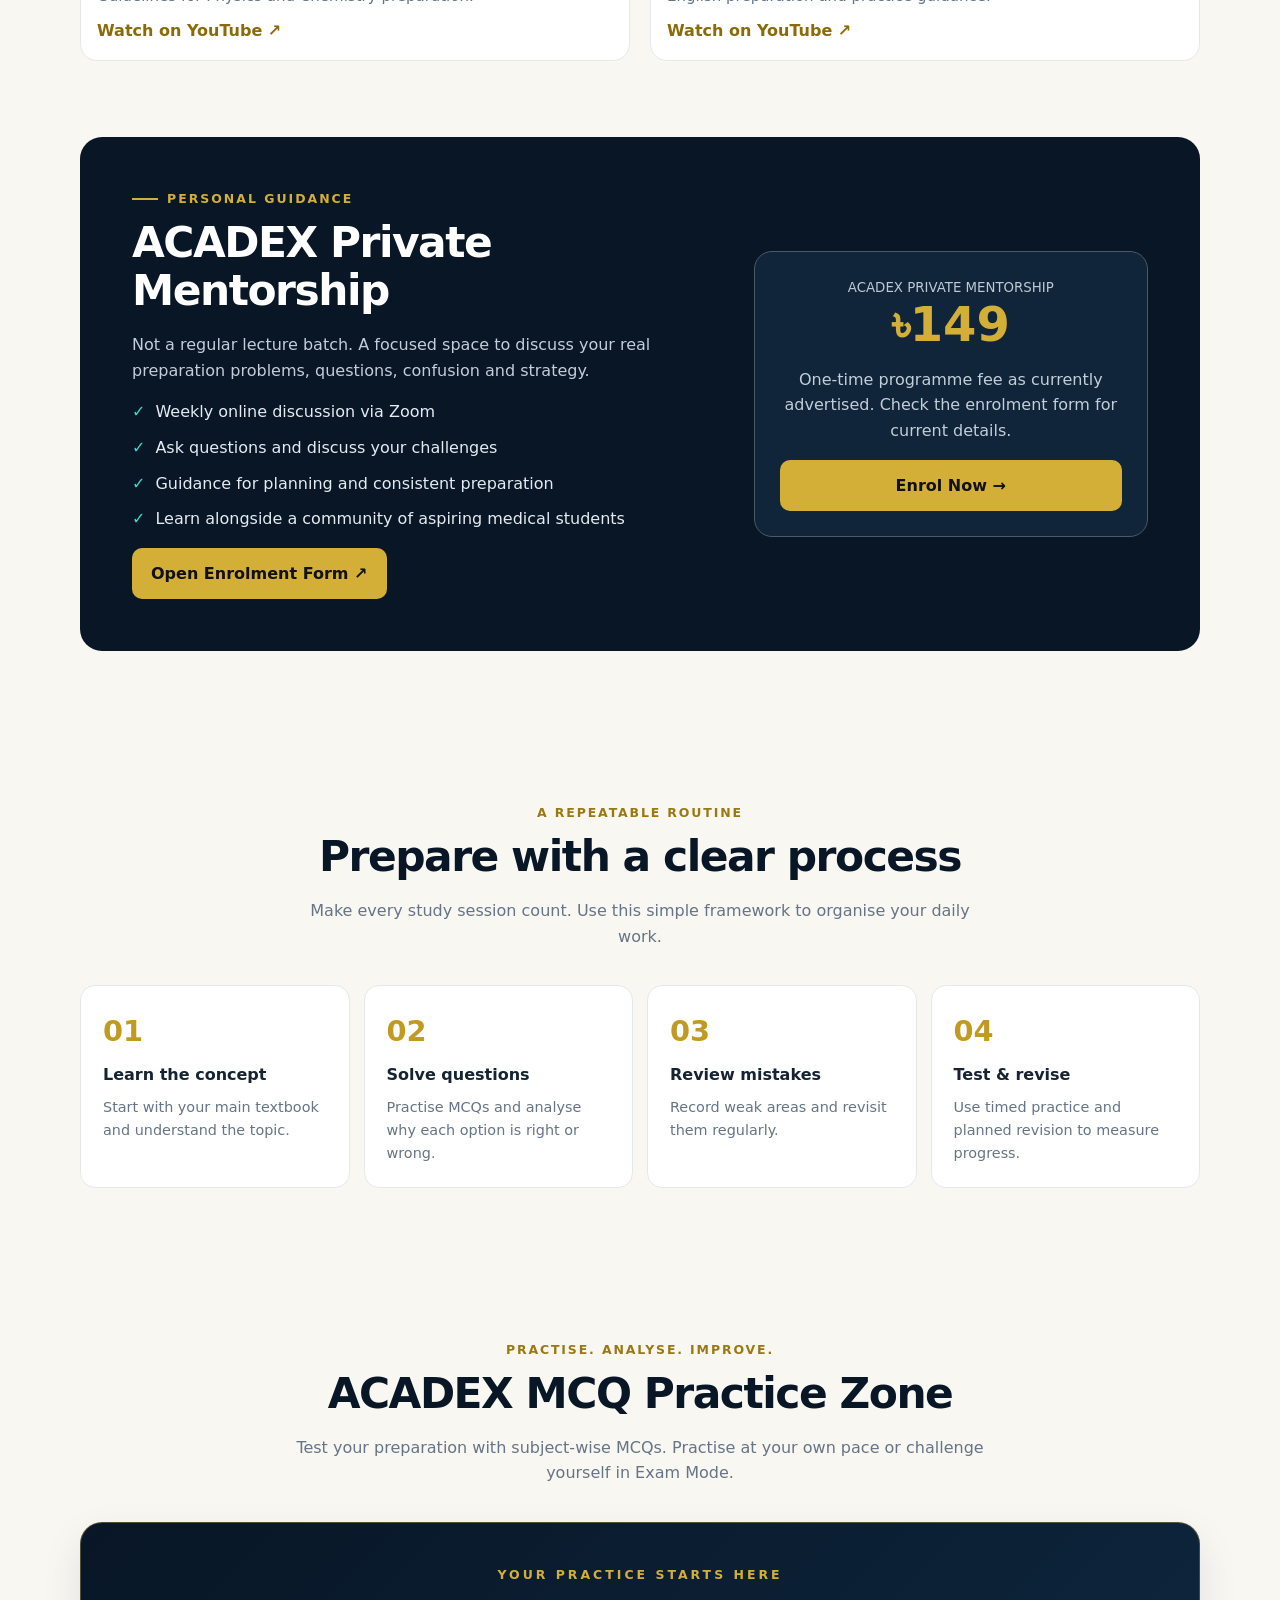
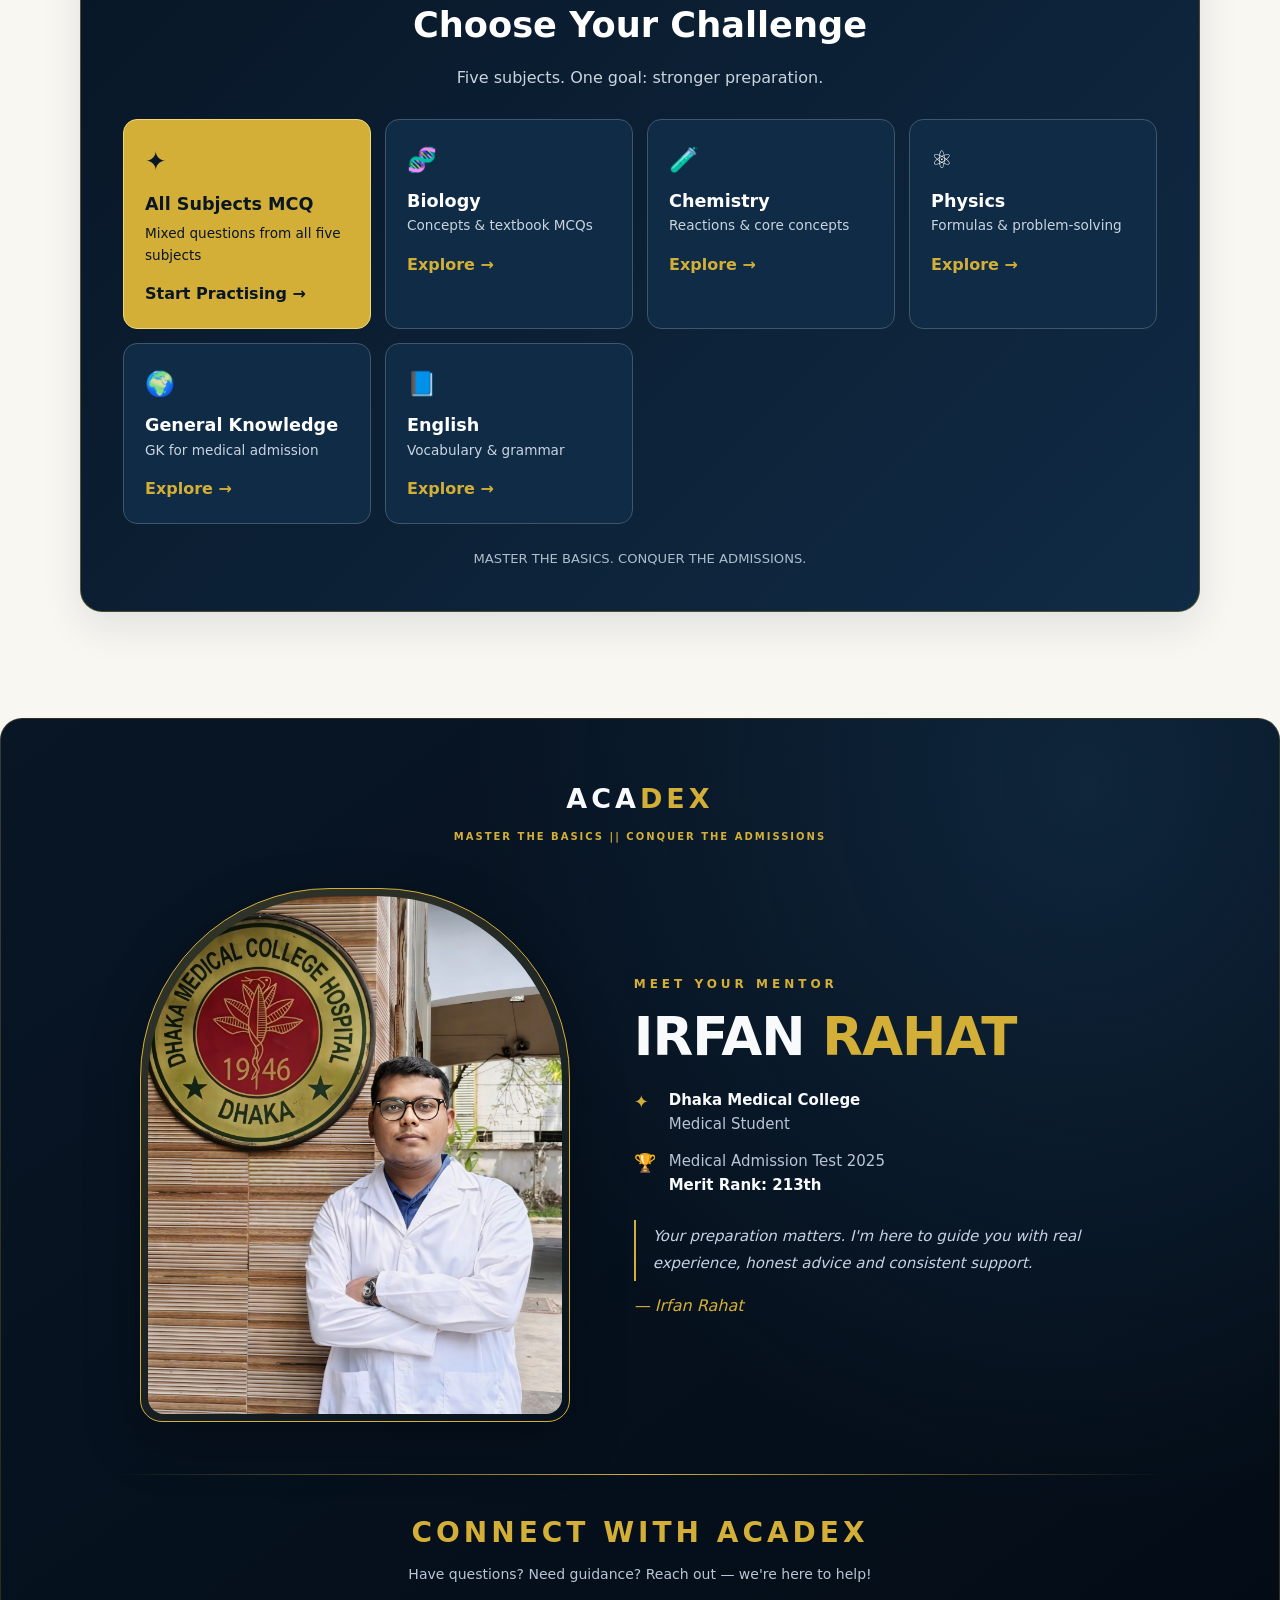
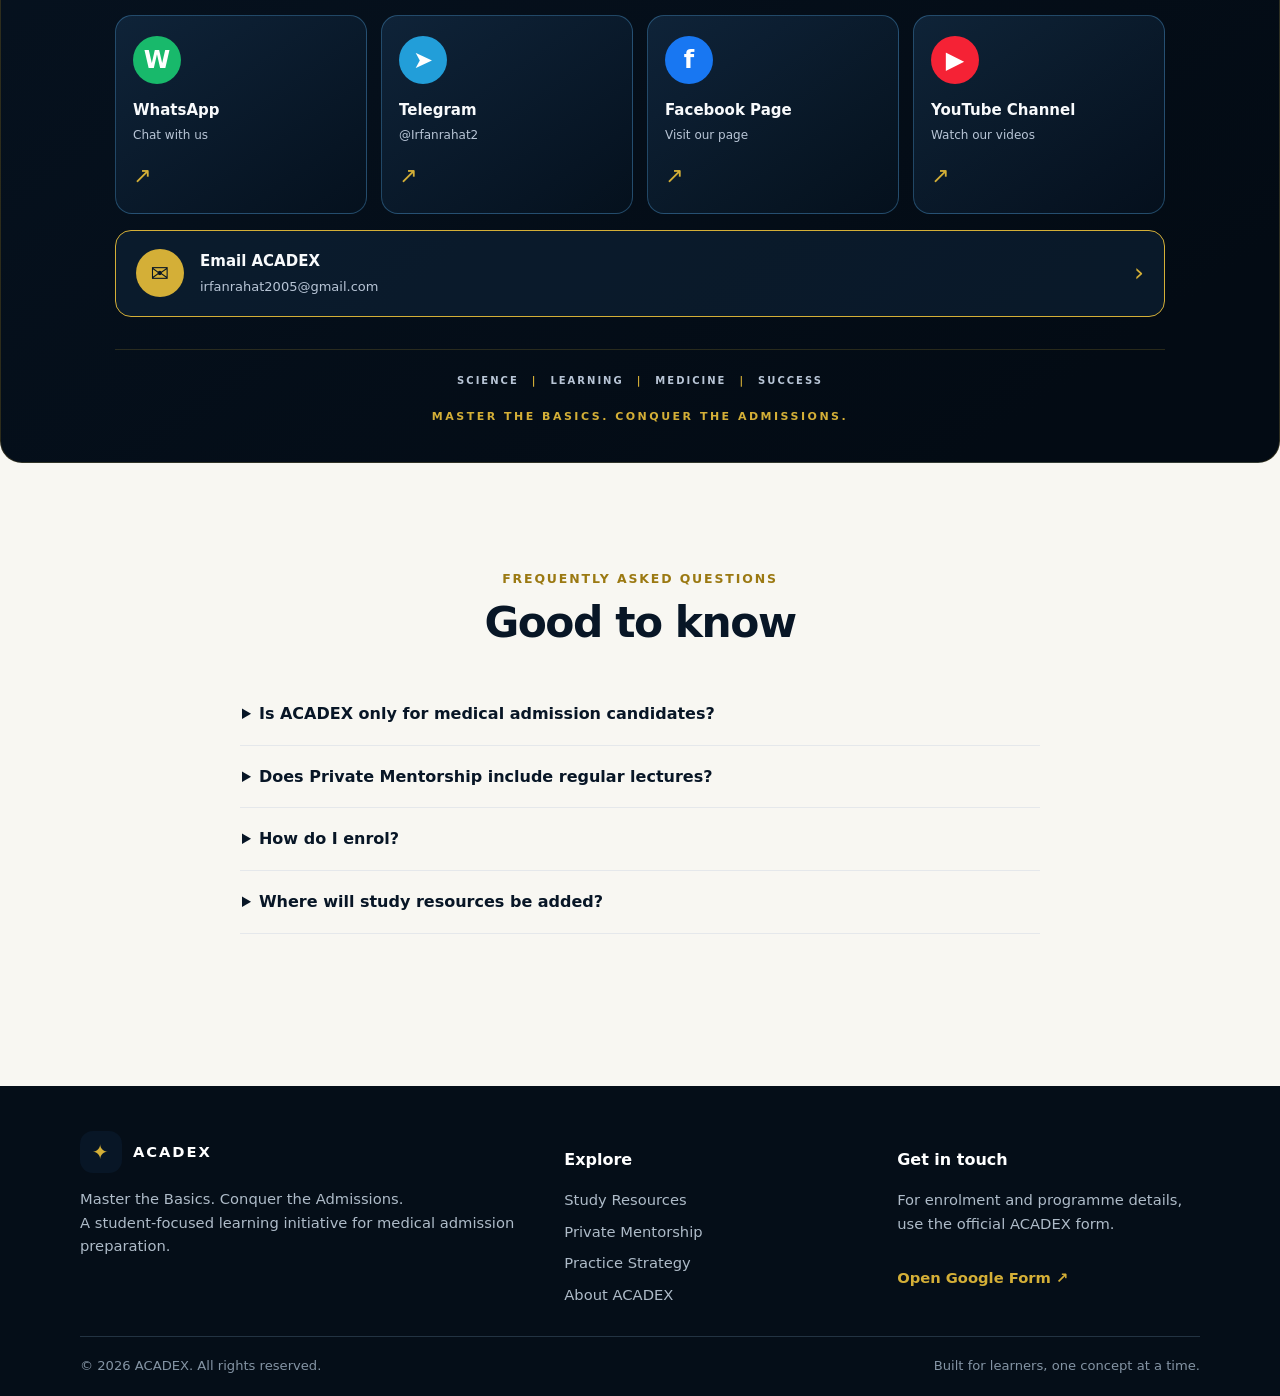
==== commit a71485d1: "Update index.html" ====
--- a/index.html
+++ b/index.html
@@ -1,4 +1,4 @@
-<html lang="en">
+html lang="en">
 <head>
 <meta charset="UTF-8">
 <meta name="viewport" content="width=device-width, initial-scale=1.0">
@@ -476,7 +476,8 @@
 <style>.video-grid{display:grid;grid-template-columns:repeat(2,minmax(0,1fr));gap:20px}.video-card{background:#fff;border:1px solid var(--line);border-radius:17px;padding:16px;overflow:hidden}.video-frame{width:100%;aspect-ratio:16/9;border:0;border-radius:11px;background:#081626}.video-card h3{color:var(--navy);margin:13px 0 5px}.video-card p{color:var(--muted);margin:0 0 10px;font-size:.94rem}.video-card a{color:#8b6a08;font-weight:800}@media(max-width:760px){.video-grid{grid-template-columns:1fr}}</style>
 <div class="video-grid">
 <article class="video-card" id="videos-gk"><iframe class="video-frame" src="https://www.youtube-nocookie.com/embed/QRQGggVnhkA" title="GK WEAPON - ACADEX" loading="lazy" allow="accelerometer; autoplay; clipboard-write; encrypted-media; gyroscope; picture-in-picture; web-share" referrerpolicy="strict-origin-when-cross-origin" allowfullscreen></iframe><h3>GK WEAPON</h3><p>General Knowledge preparation and question analysis.</p><a href="https://youtu.be/QRQGggVnhkA" target="_blank" rel="noopener">Watch on YouTube ↗</a></article>
-<article class="video-card" id="videos-biology"><iframe class="video-frame" src="https://www.youtube-nocookie.com/embed/kxdg_A7-uMA" title="Biology Guidelines - ACADEX" loading="lazy" allow="accelerometer; autoplay; clipboard-write; encrypted-media; gyroscope; picture-in-picture; web-share" referrerpolicy="strict-origin-when-cross-origin" allowfullscreen></iframe><h3>Biology Guidelines</h3><p>Guidance for organising Biology preparation.</p><a href="https://youtu.be/kxdg_A7-uMA" target="_blank" rel="noopener">Watch on YouTube ↗</a></article>
+
+  article class="video-card" id="videos-biology"><iframe class="video-frame" src="https://www.youtube-nocookie.com/embed/kxdg_A7-uMA" title="Biology Guidelines - ACADEX" loading="lazy" allow="accelerometer; autoplay; clipboard-write; encrypted-media; gyroscope; picture-in-picture; web-share" referrerpolicy="strict-origin-when-cross-origin" allowfullscreen></iframe><h3>Biology Guidelines</h3><p>Guidance for organising Biology preparation.</p><a href="https://youtu.be/kxdg_A7-uMA" target="_blank" rel="noopener">Watch on YouTube ↗</a></article>
 <article class="video-card" id="videos-physics-chemistry"><iframe class="video-frame" src="https://www.youtube-nocookie.com/embed/MtVYTA7AikU" title="Physics and Chemistry - ACADEX" loading="lazy" allow="accelerometer; autoplay; clipboard-write; encrypted-media; gyroscope; picture-in-picture; web-share" referrerpolicy="strict-origin-when-cross-origin" allowfullscreen></iframe><h3>Physics & Chemistry</h3><p>Guidelines for Physics and Chemistry preparation.</p><a href="https://youtu.be/MtVYTA7AikU" target="_blank" rel="noopener">Watch on YouTube ↗</a></article>
 <article class="video-card" id="videos-english"><iframe class="video-frame" src="https://www.youtube-nocookie.com/embed/1yRajhEwn04" title="English - ACADEX" loading="lazy" allow="accelerometer; autoplay; clipboard-write; encrypted-media; gyroscope; picture-in-picture; web-share" referrerpolicy="strict-origin-when-cross-origin" allowfullscreen></iframe><h3>English</h3><p>English preparation and practice guidance.</p><a href="https://youtu.be/1yRajhEwn04" target="_blank" rel="noopener">Watch on YouTube ↗</a></article>
 </div></div>
@@ -590,70 +591,35 @@
         ">
           <div style="font-size:1.5rem">🌍</div>
           <strong style="display:block;font-size:1.1rem;margin-top:8px">General Knowledge</strong>
-
-<!-- ACADEX ALL SUBJECTS MCQ ZONE -->
-<section class="section" id="mcq-zone">
-  <div class="wrap">
-    <div class="section-head">
-      <div class="kicker">Practise. Analyse. Improve.</div>
-      <h2>ACADEX MCQ Practice Zone</h2>
-      <p>
-        Test your preparation with mixed MCQs from all five subjects.
-        Practise at your own pace or challenge yourself in Exam Mode.
+          <span style="color:#c9d4df;font-size:.85rem">GK for medical admission</span>
+          <div style="color:#d4af37;margin-top:15px;font-weight:800">Explore →</div>
+        </a>
+
+        <a href="english-mcq.html" style="
+          display:block;padding:21px;border-radius:14px;
+          background:#102b45;color:#fff;
+          text-decoration:none;border:1px solid #40566b;
+        ">
+          <div style="font-size:1.5rem">📘</div>
+          <strong style="display:block;font-size:1.1rem;margin-top:8px">English</strong>
+          <span style="color:#c9d4df;font-size:.85rem">Vocabulary & grammar</span>
+          <div style="color:#d4af37;margin-top:15px;font-weight:800">Explore →</div>
+        </a>
+
+      </div>
+
+      <p style="
+        text-align:center;color:#aebdcb;
+        font-size:.82rem;margin:24px 0 0;
+      ">
+        MASTER THE BASICS. CONQUER THE ADMISSIONS.
       </p>
-    </div>
-
-    <div style="
-      max-width:650px;
-      margin:0 auto;
-      padding:35px 24px;
-      text-align:center;
-      background:linear-gradient(135deg,#081626,#102b45);
-      color:#fff;
-      border:1px solid #d4af3755;
-      border-radius:22px;
-      box-shadow:0 16px 40px #08162618;
-    ">
-      <div style="font-size:2.5rem;margin-bottom:12px">✦</div>
-
-      <div style="
-        color:#d4af37;
-        font-size:.78rem;
-        font-weight:800;
-        letter-spacing:3px;
-      ">ALL SUBJECTS</div>
-
-      <h3 style="font-size:1.7rem;margin:12px 0;color:#fff">
-        One Practice Zone. Five Subjects.
-      </h3>
-
-      <p style="color:#c9d4df">
-        Biology · Chemistry · Physics · GK · English
-      </p>
-
-      <p style="color:#c9d4df;font-size:.92rem">
-        Build accuracy, review mistakes and prepare with purpose.
-      </p>
-
-      <a href="mcq.html" style="
-        display:inline-block;
-        margin-top:15px;
-        padding:13px 24px;
-        background:#d4af37;
-        color:#081626;
-        border-radius:10px;
-        text-decoration:none;
-        font-weight:800;
-      ">Start Practising →</a>
-
-      <p style="color:#aebdcb;font-size:.8rem;margin:20px 0 0">
-        PRACTICE MODE · EXAM MODE
-      </p>
+
     </div>
   </div>
 </section>
-<!-- END ACADEX ALL SUBJECTS MCQ ZONE -->
-
+<!-- END ACADEX MCQ PRACTICE ZONE -->
+  
 
 <!-- ACADEX: PREMIUM MENTOR PROFILE + CONTACT -->
 <section class="acadex-premium" id="mentor">
@@ -829,4 +795,4 @@
   
 
 </body>
-</html>
+</html
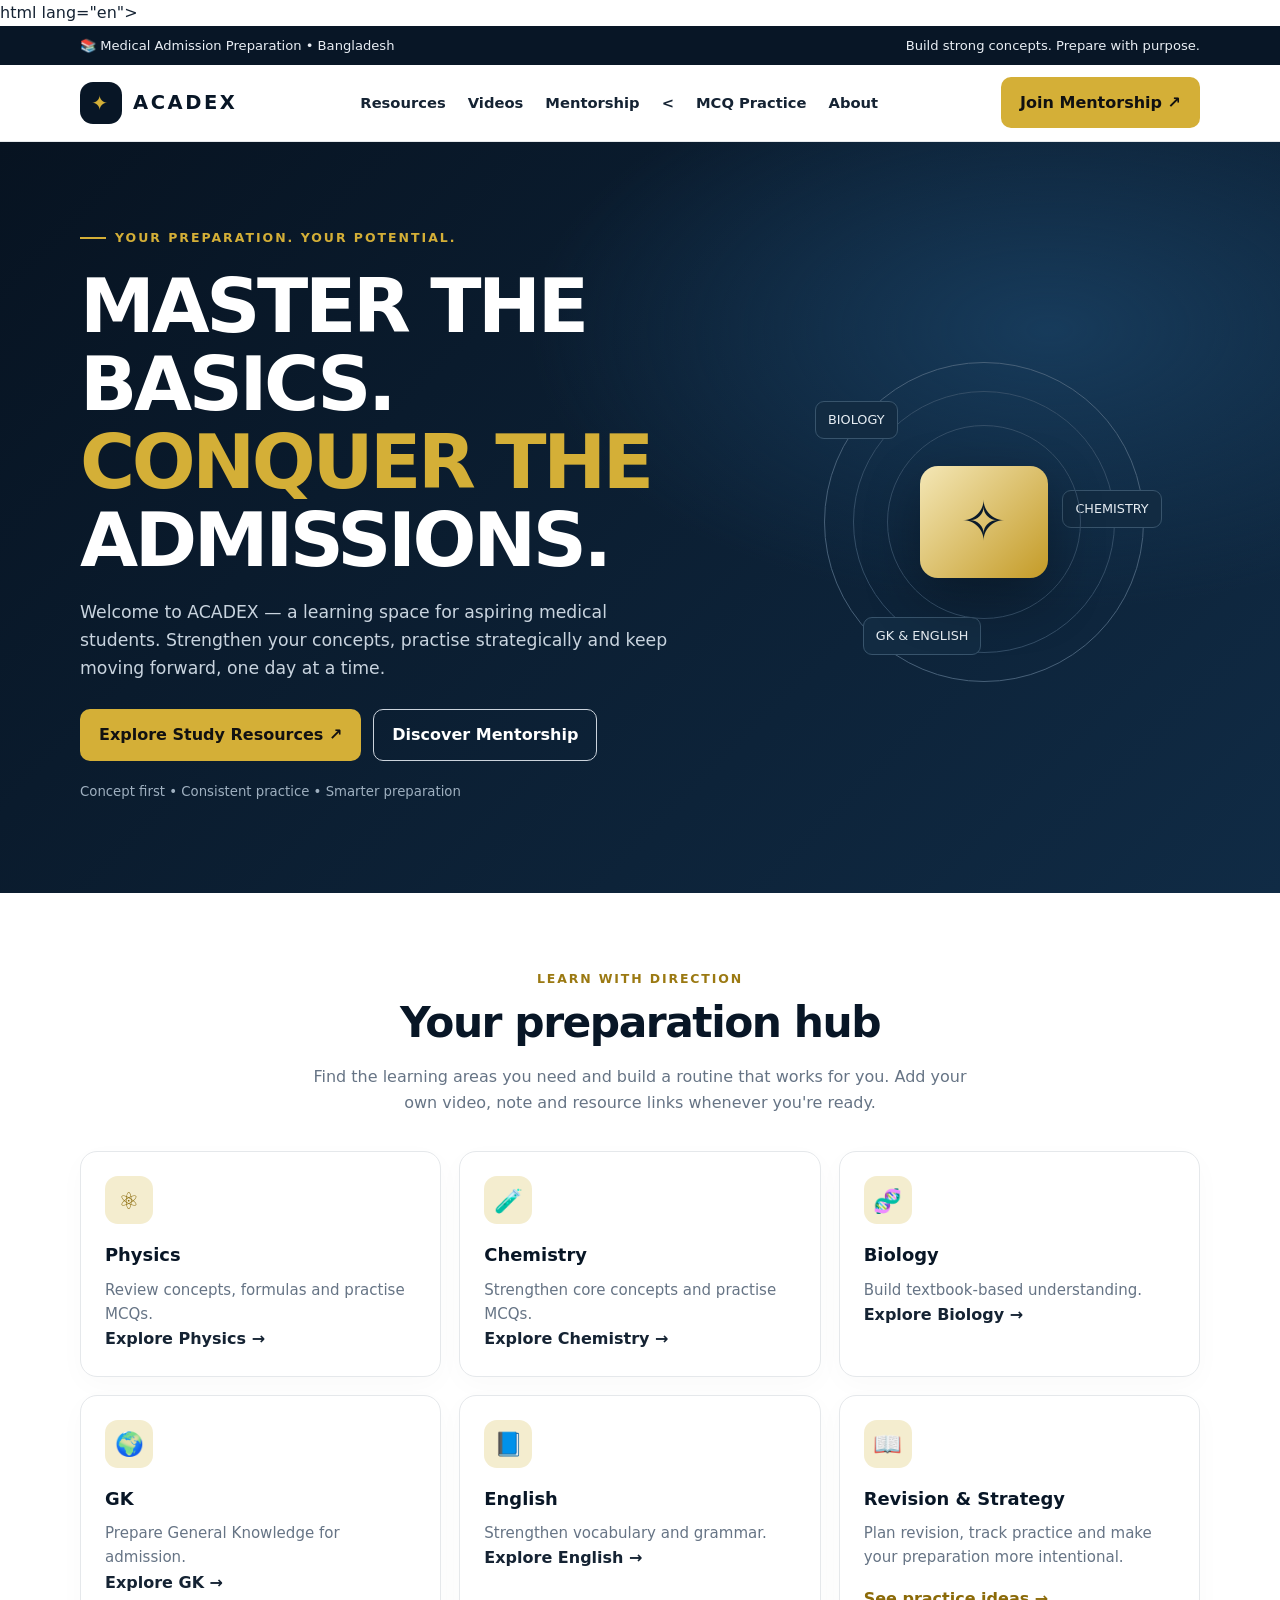
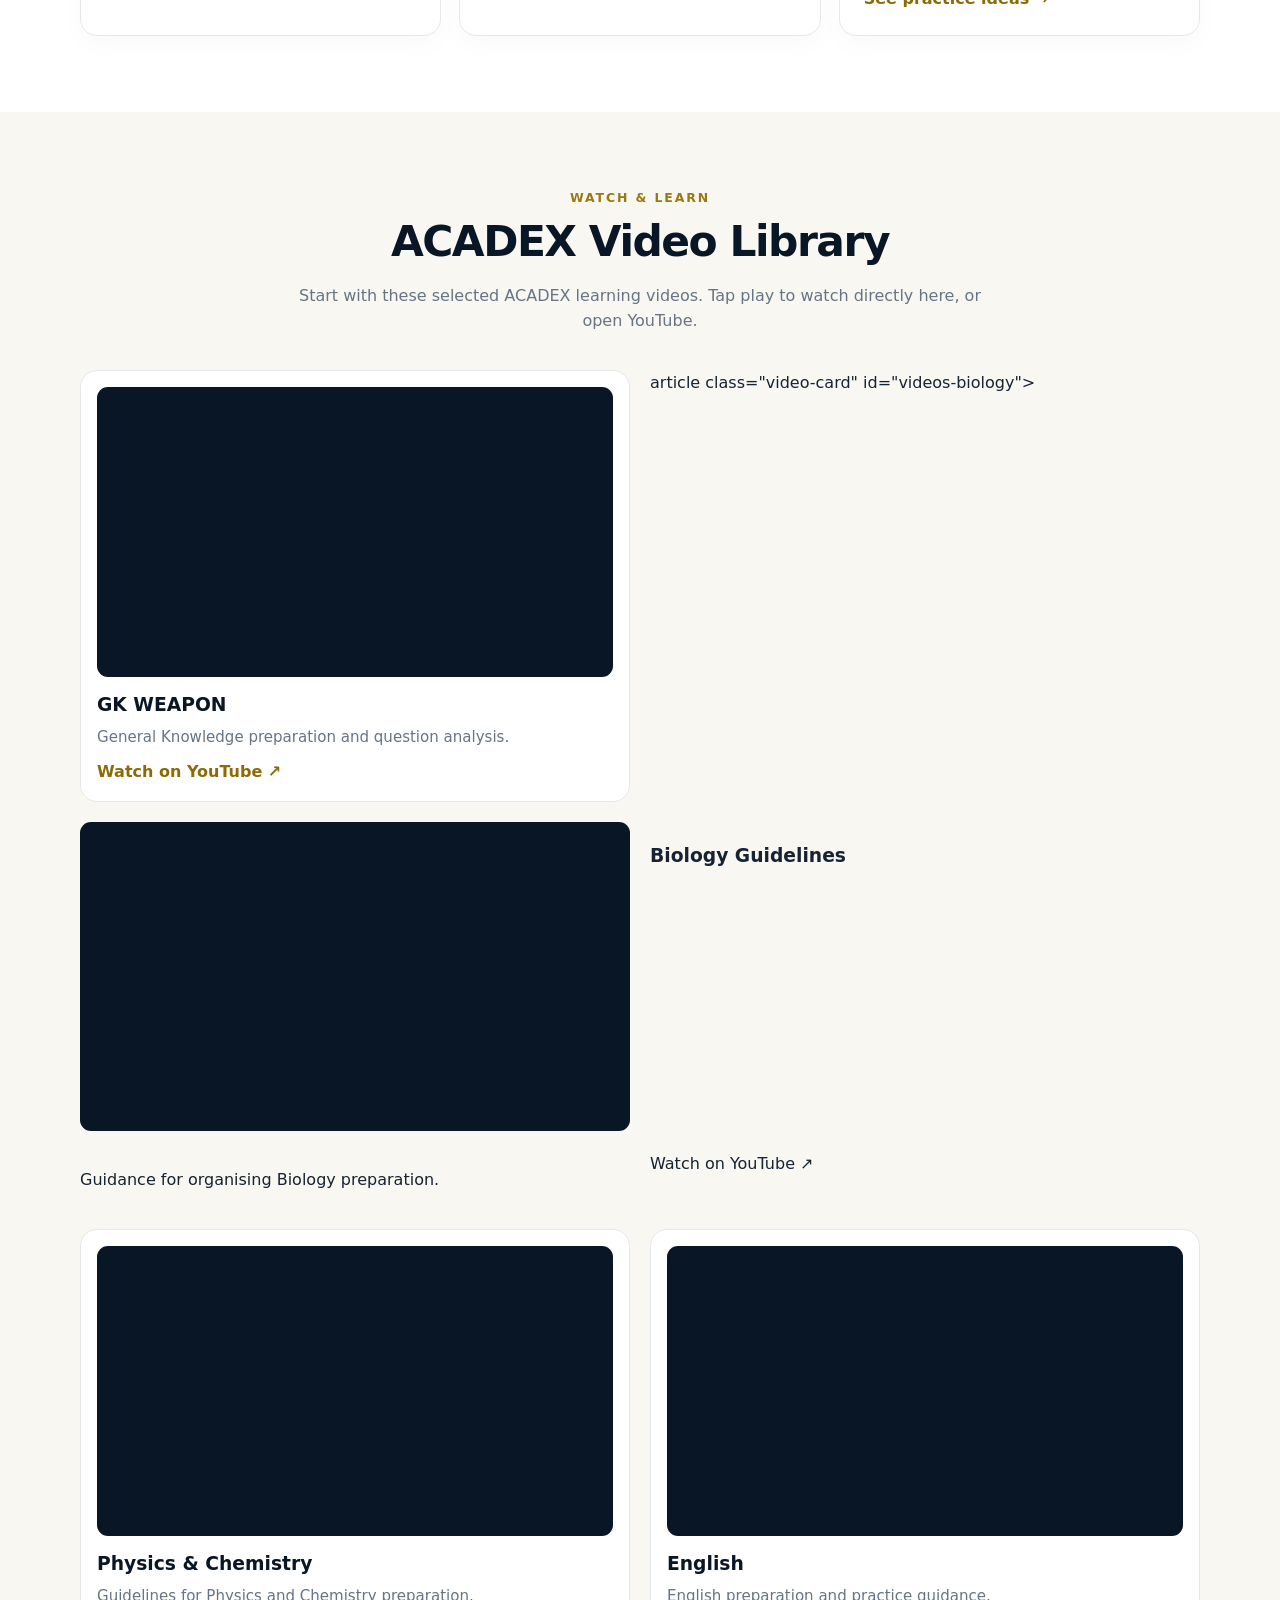
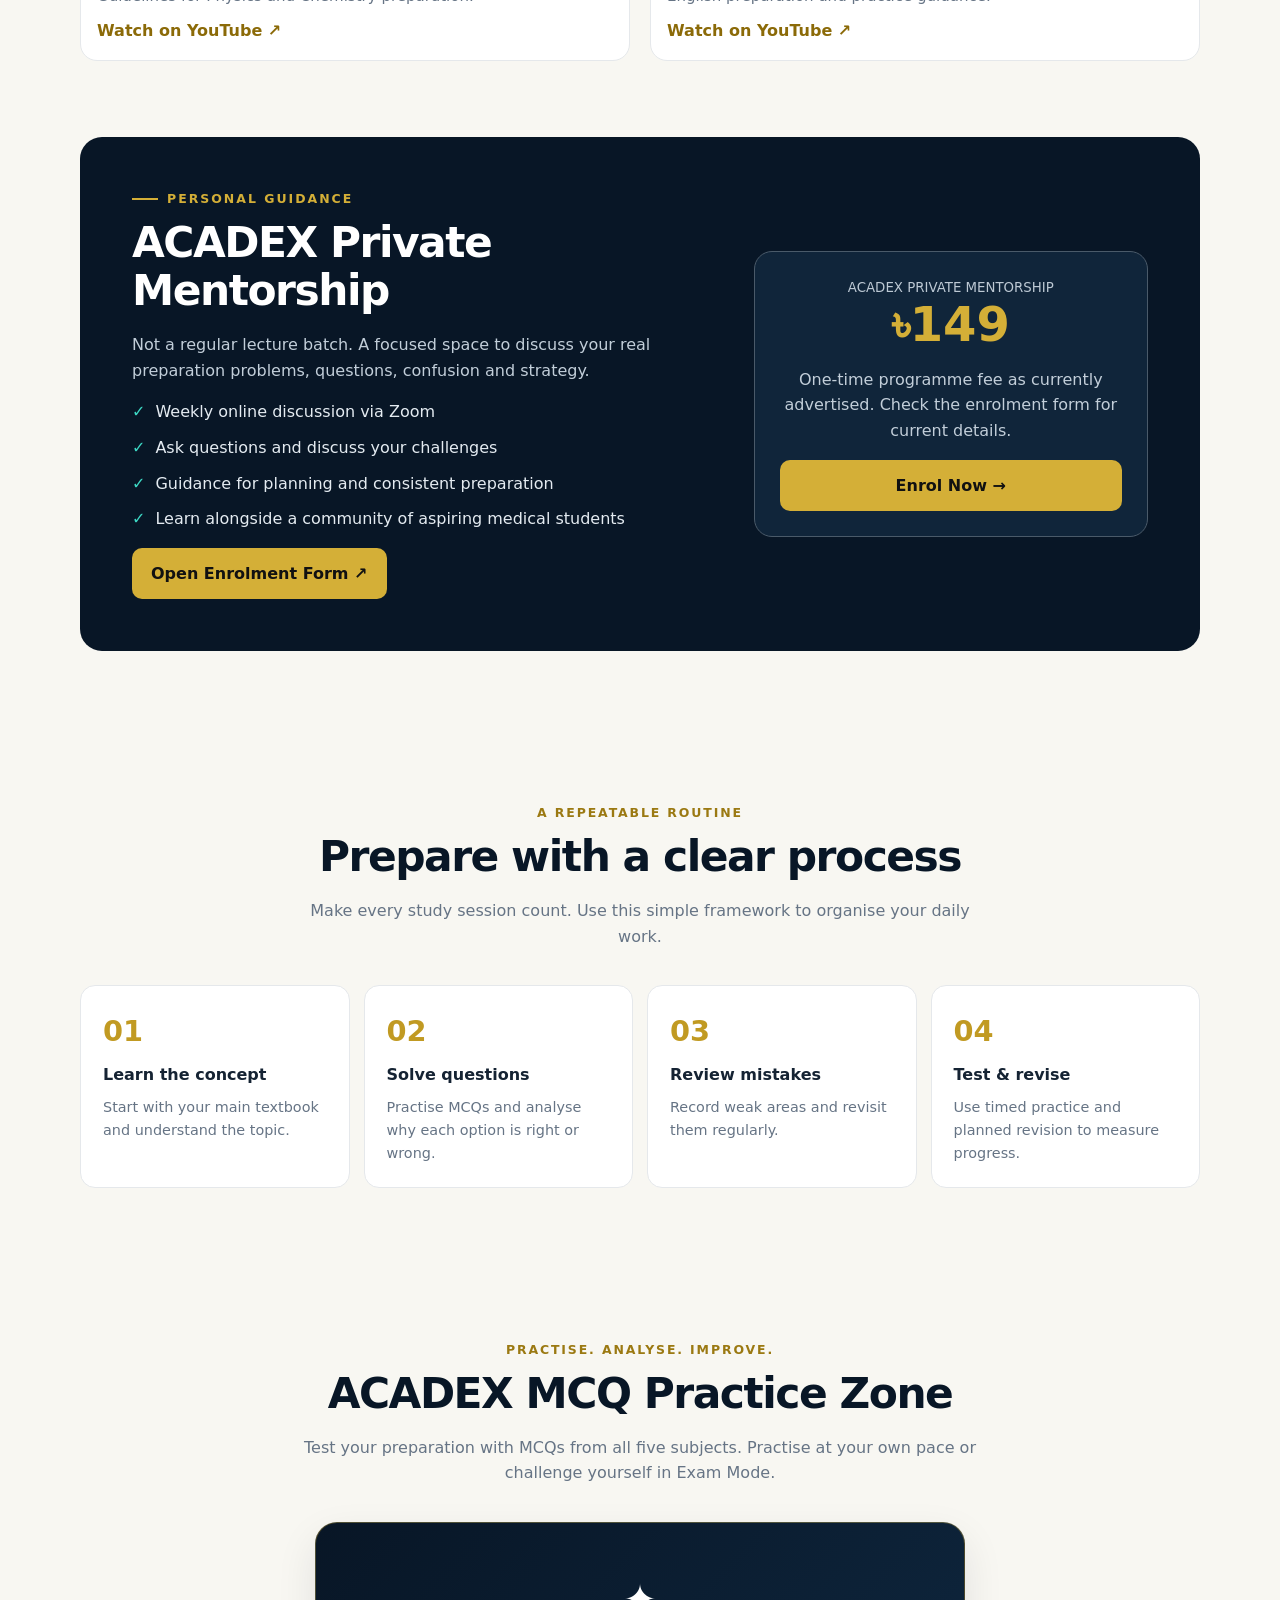
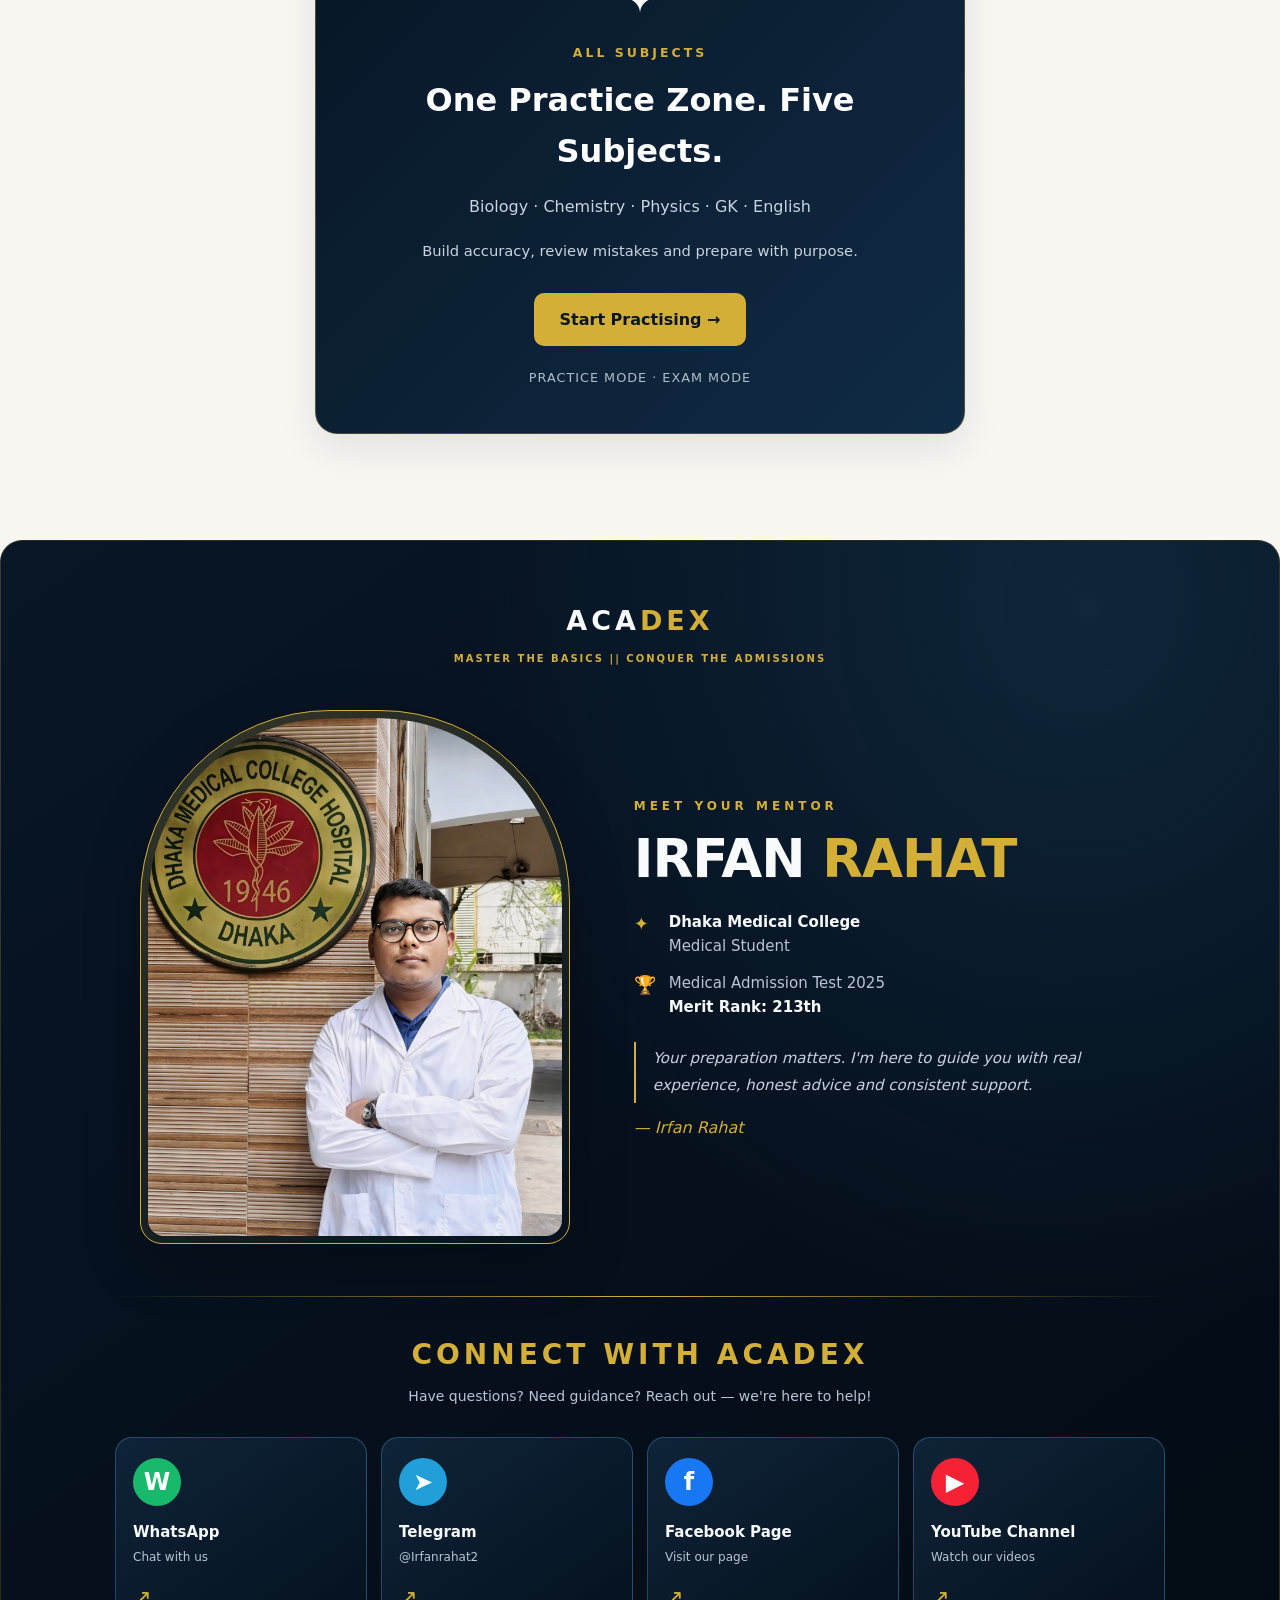
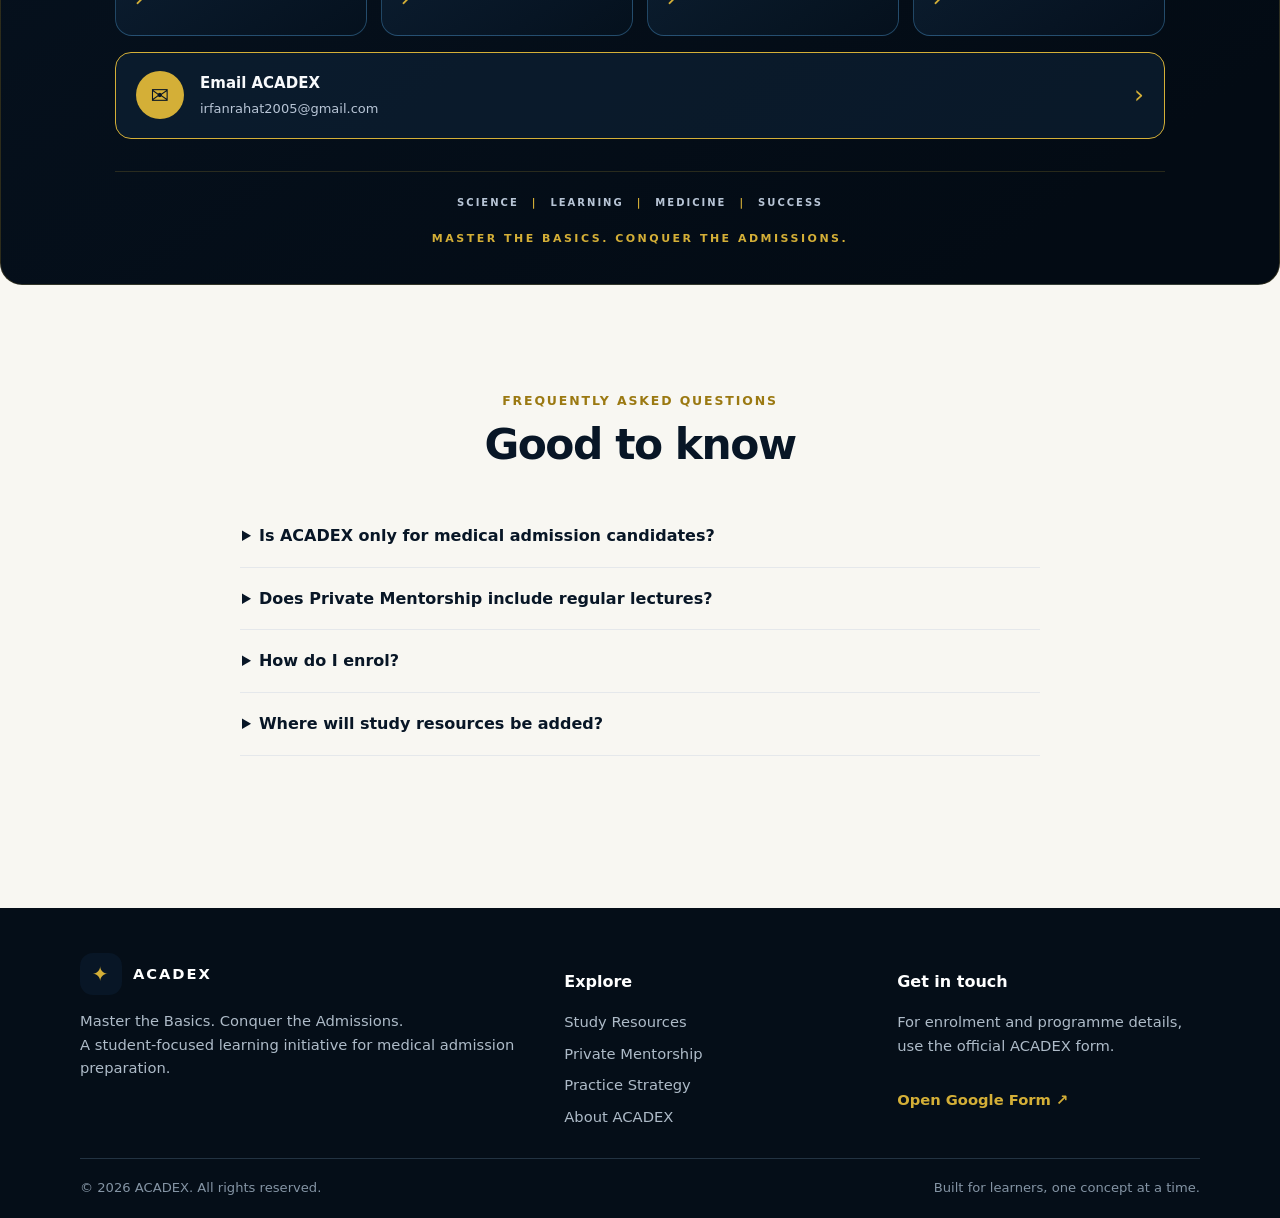
==== commit bfe97550: "Update index.html" ====
--- a/index.html
+++ b/index.html
@@ -493,7 +493,7 @@
 </div></div></section>
 
   
-<!-- ACADEX MCQ PRACTICE ZONE -->
+<!-- ACADEX ALL SUBJECTS MCQ ZONE -->
 <section class="section" id="mcq-zone">
   <div class="wrap">
 
@@ -501,126 +501,76 @@
       <div class="kicker">Practise. Analyse. Improve.</div>
       <h2>ACADEX MCQ Practice Zone</h2>
       <p>
-        Test your preparation with subject-wise MCQs.
+        Test your preparation with MCQs from all five subjects.
         Practise at your own pace or challenge yourself in Exam Mode.
       </p>
     </div>
 
     <div style="
+      max-width:650px;
+      margin:0 auto;
+      padding:clamp(28px,5vw,44px) 24px;
+      text-align:center;
       background:linear-gradient(135deg,#081626,#102b45);
       color:#fff;
+      border:1px solid #d4af3755;
       border-radius:22px;
-      padding:clamp(24px,5vw,42px);
-      border:1px solid #d4af3755;
       box-shadow:0 16px 40px #08162618;
     ">
 
-      <div style="text-align:center;margin-bottom:28px">
-        <div style="color:#d4af37;font-weight:800;
-          letter-spacing:3px;font-size:.78rem">
-          YOUR PRACTICE STARTS HERE
-        </div>
-        <h3 style="font-size:clamp(1.5rem,4vw,2.2rem);
-          margin:12px 0;color:#fff">
-          Choose Your Challenge
-        </h3>
-        <p style="color:#c9d4df;margin:0">
-          Five subjects. One goal: stronger preparation.
-        </p>
+      <div style="font-size:2.5rem;margin-bottom:12px">✦</div>
+
+      <div style="
+        color:#d4af37;
+        font-size:.78rem;
+        font-weight:800;
+        letter-spacing:3px;
+      ">
+        ALL SUBJECTS
       </div>
 
-      <div style="
-        display:grid;
-        grid-template-columns:repeat(auto-fit,minmax(min(100%,220px),1fr));
-        gap:14px;
+      <h3 style="
+        font-size:clamp(1.5rem,4vw,2rem);
+        margin:12px 0;
+        color:#fff;
       ">
-
-        <a href="mcq.html" style="
-          display:block;padding:21px;border-radius:14px;
-          background:#d4af37;color:#081626;
-          text-decoration:none;font-weight:800;
-          border:1px solid #f0d778;
-        ">
-          <span style="font-size:1.6rem">✦</span>
-          <div style="font-size:1.1rem;margin-top:8px">
-            All Subjects MCQ
-          </div>
-          <div style="font-size:.85rem;font-weight:500;margin-top:5px">
-            Mixed questions from all five subjects
-          </div>
-          <div style="margin-top:15px">Start Practising →</div>
-        </a>
-
-        <a href="biology-mcq.html" style="
-          display:block;padding:21px;border-radius:14px;
-          background:#102b45;color:#fff;
-          text-decoration:none;border:1px solid #40566b;
-        ">
-          <div style="font-size:1.5rem">🧬</div>
-          <strong style="display:block;font-size:1.1rem;margin-top:8px">Biology</strong>
-          <span style="color:#c9d4df;font-size:.85rem">Concepts & textbook MCQs</span>
-          <div style="color:#d4af37;margin-top:15px;font-weight:800">Explore →</div>
-        </a>
-
-        <a href="chemistry-mcq.html" style="
-          display:block;padding:21px;border-radius:14px;
-          background:#102b45;color:#fff;
-          text-decoration:none;border:1px solid #40566b;
-        ">
-          <div style="font-size:1.5rem">🧪</div>
-          <strong style="display:block;font-size:1.1rem;margin-top:8px">Chemistry</strong>
-          <span style="color:#c9d4df;font-size:.85rem">Reactions & core concepts</span>
-          <div style="color:#d4af37;margin-top:15px;font-weight:800">Explore →</div>
-        </a>
-
-        <a href="physics-mcq.html" style="
-          display:block;padding:21px;border-radius:14px;
-          background:#102b45;color:#fff;
-          text-decoration:none;border:1px solid #40566b;
-        ">
-          <div style="font-size:1.5rem">⚛️</div>
-          <strong style="display:block;font-size:1.1rem;margin-top:8px">Physics</strong>
-          <span style="color:#c9d4df;font-size:.85rem">Formulas & problem-solving</span>
-          <div style="color:#d4af37;margin-top:15px;font-weight:800">Explore →</div>
-        </a>
-
-        <a href="gk-mcq.html" style="
-          display:block;padding:21px;border-radius:14px;
-          background:#102b45;color:#fff;
-          text-decoration:none;border:1px solid #40566b;
-        ">
-          <div style="font-size:1.5rem">🌍</div>
-          <strong style="display:block;font-size:1.1rem;margin-top:8px">General Knowledge</strong>
-          <span style="color:#c9d4df;font-size:.85rem">GK for medical admission</span>
-          <div style="color:#d4af37;margin-top:15px;font-weight:800">Explore →</div>
-        </a>
-
-        <a href="english-mcq.html" style="
-          display:block;padding:21px;border-radius:14px;
-          background:#102b45;color:#fff;
-          text-decoration:none;border:1px solid #40566b;
-        ">
-          <div style="font-size:1.5rem">📘</div>
-          <strong style="display:block;font-size:1.1rem;margin-top:8px">English</strong>
-          <span style="color:#c9d4df;font-size:.85rem">Vocabulary & grammar</span>
-          <div style="color:#d4af37;margin-top:15px;font-weight:800">Explore →</div>
-        </a>
-
-      </div>
+        One Practice Zone. Five Subjects.
+      </h3>
+
+      <p style="color:#c9d4df;line-height:1.8">
+        Biology · Chemistry · Physics · GK · English
+      </p>
+
+      <p style="color:#c9d4df;font-size:.92rem;line-height:1.7">
+        Build accuracy, review mistakes and prepare with purpose.
+      </p>
+
+      <a href="mcq.html" style="
+        display:inline-block;
+        margin-top:15px;
+        padding:14px 26px;
+        background:#d4af37;
+        color:#081626;
+        border-radius:10px;
+        text-decoration:none;
+        font-weight:800;
+      ">
+        Start Practising →
+      </a>
 
       <p style="
-        text-align:center;color:#aebdcb;
-        font-size:.82rem;margin:24px 0 0;
+        color:#aebdcb;
+        font-size:.8rem;
+        margin:22px 0 0;
+        letter-spacing:1px;
       ">
-        MASTER THE BASICS. CONQUER THE ADMISSIONS.
+        PRACTICE MODE · EXAM MODE
       </p>
 
     </div>
   </div>
 </section>
-<!-- END ACADEX MCQ PRACTICE ZONE -->
-  
-
+<!-- END ACADEX ALL SUBJECTS MCQ ZONE -->
 <!-- ACADEX: PREMIUM MENTOR PROFILE + CONTACT -->
 <section class="acadex-premium" id="mentor">
   <div class="ap-container">
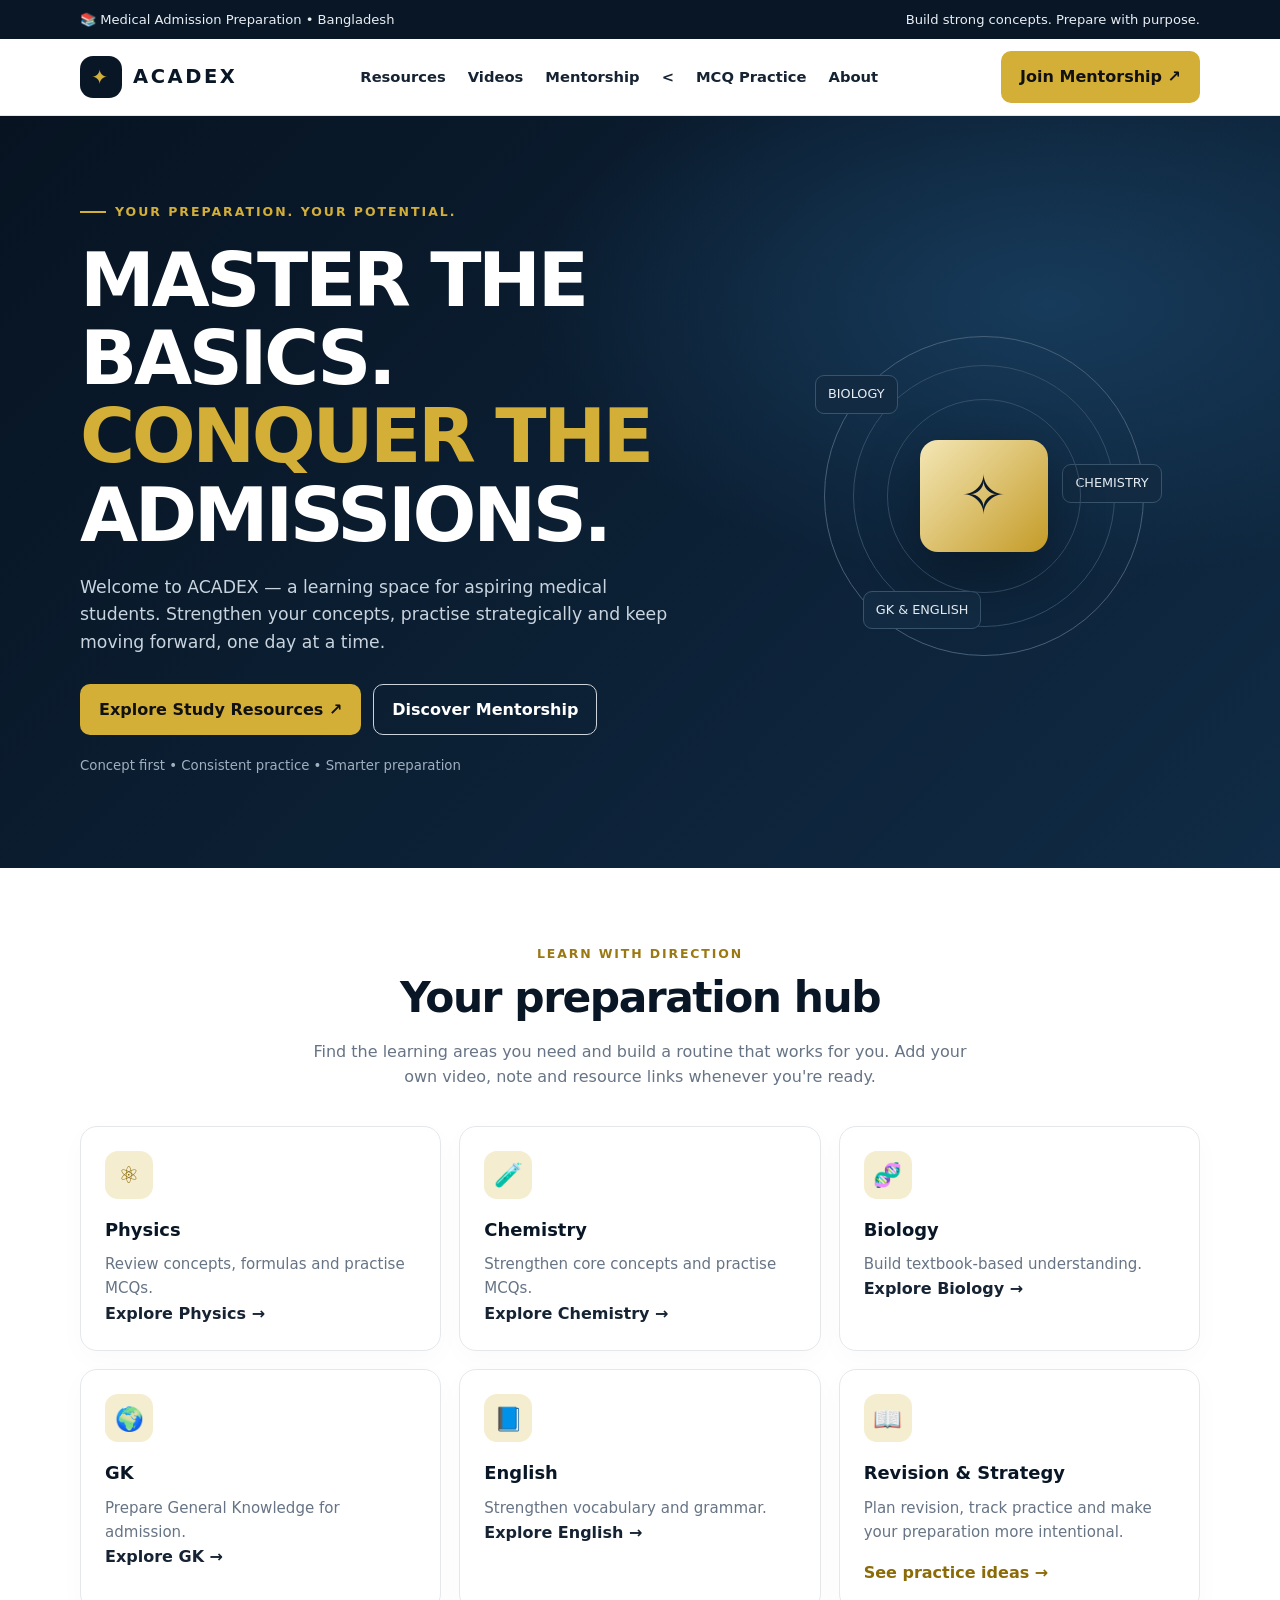
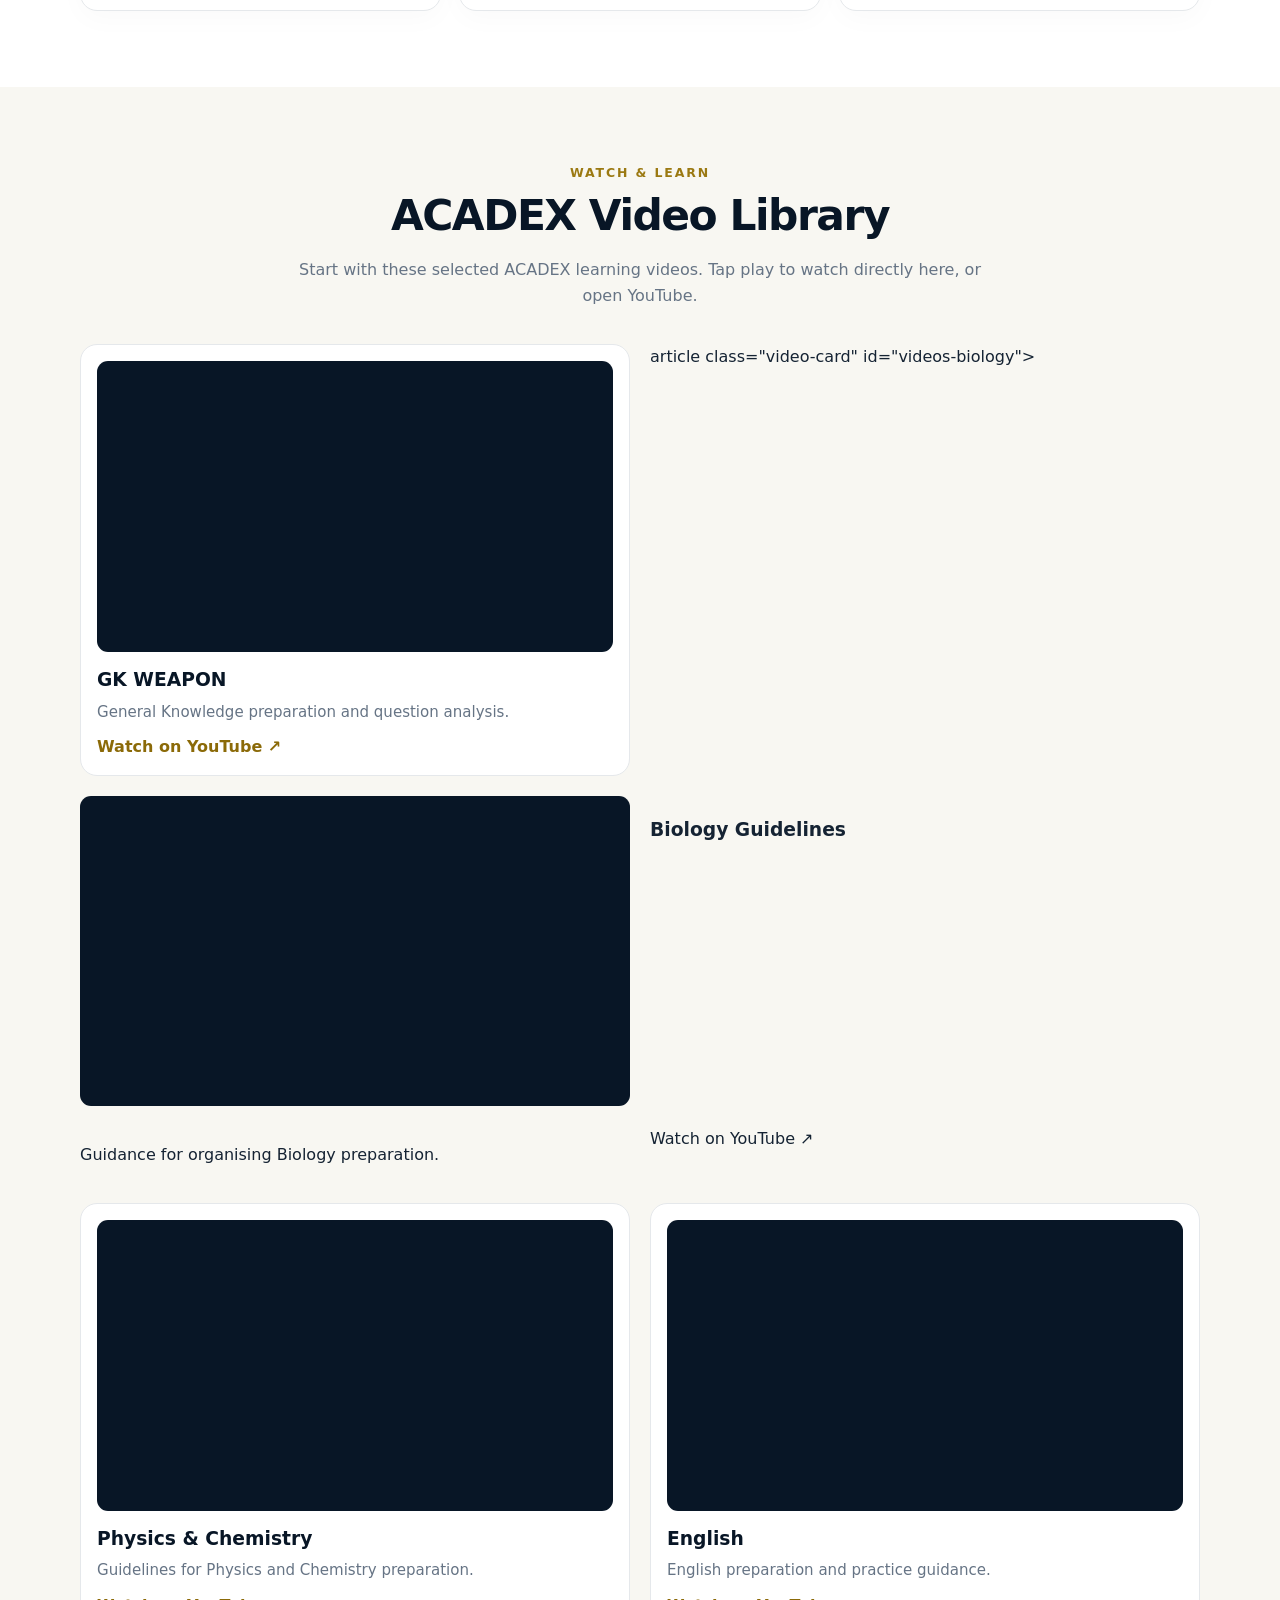
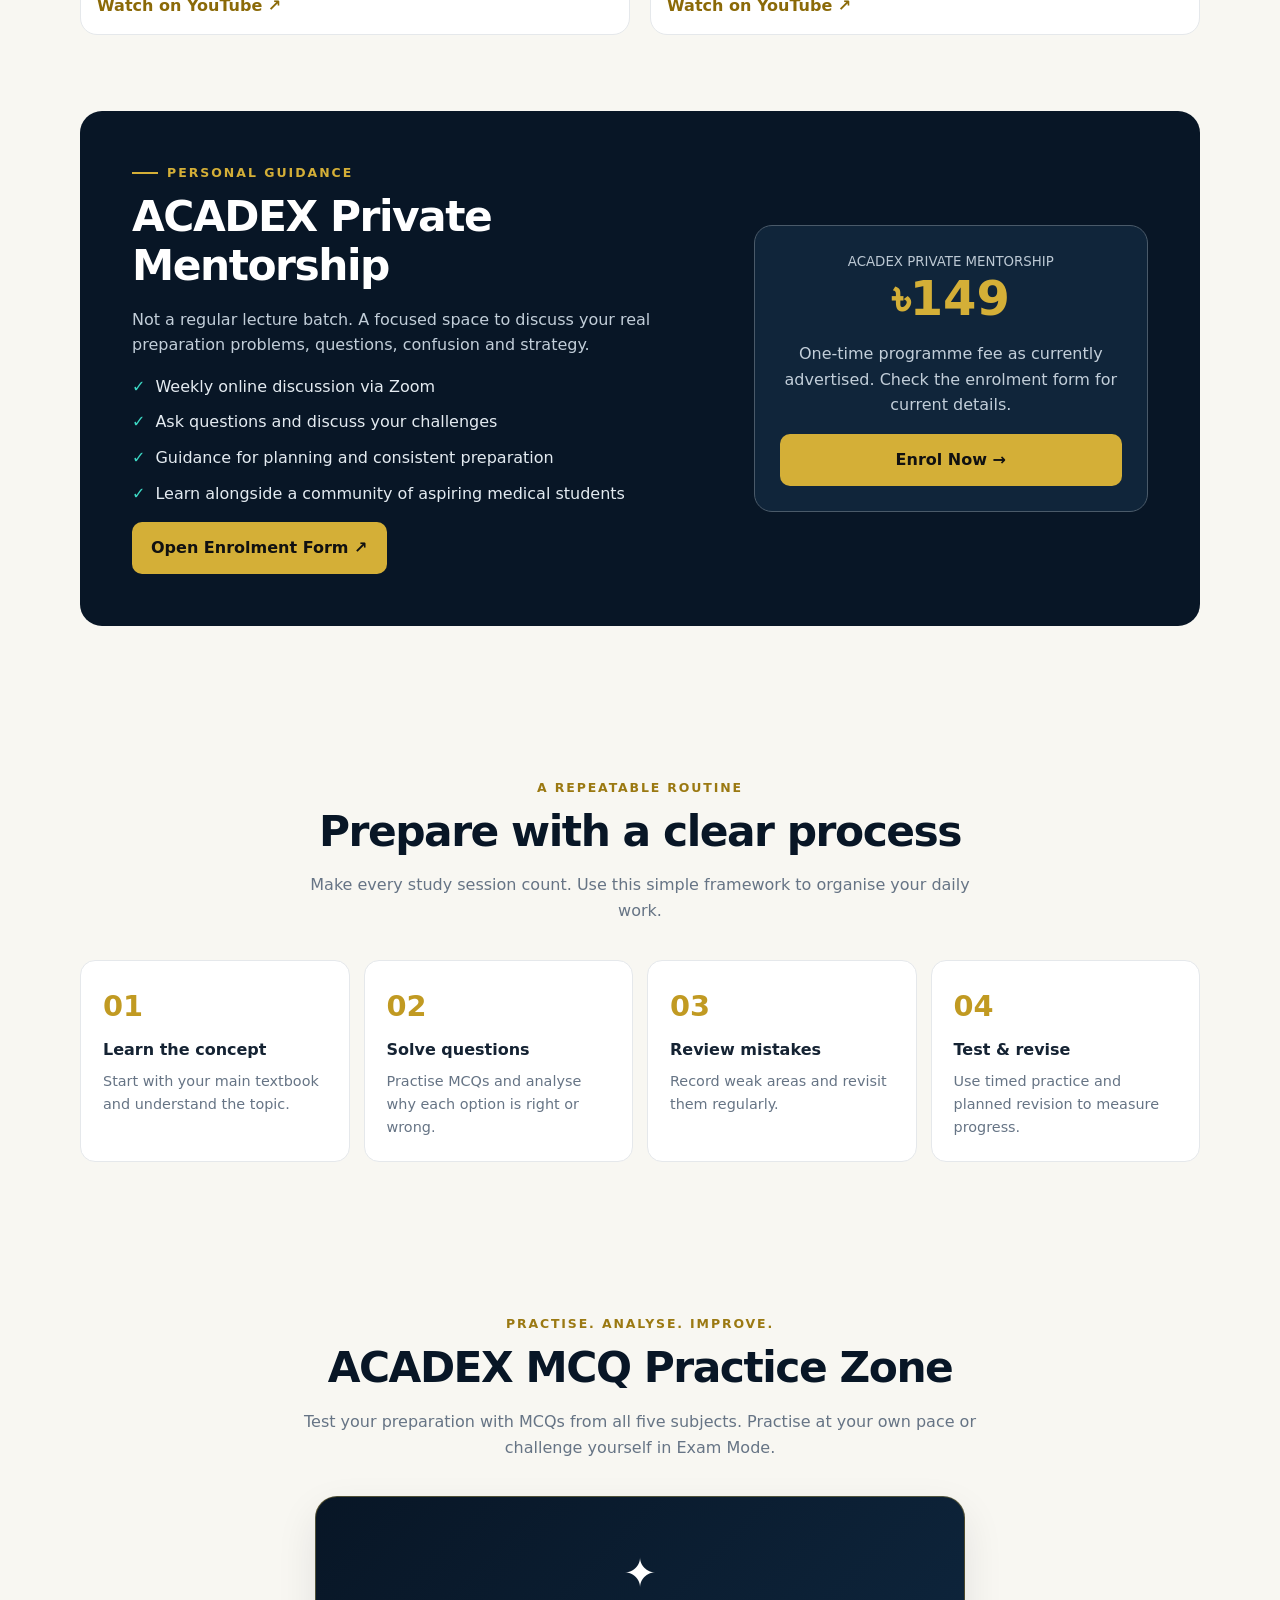
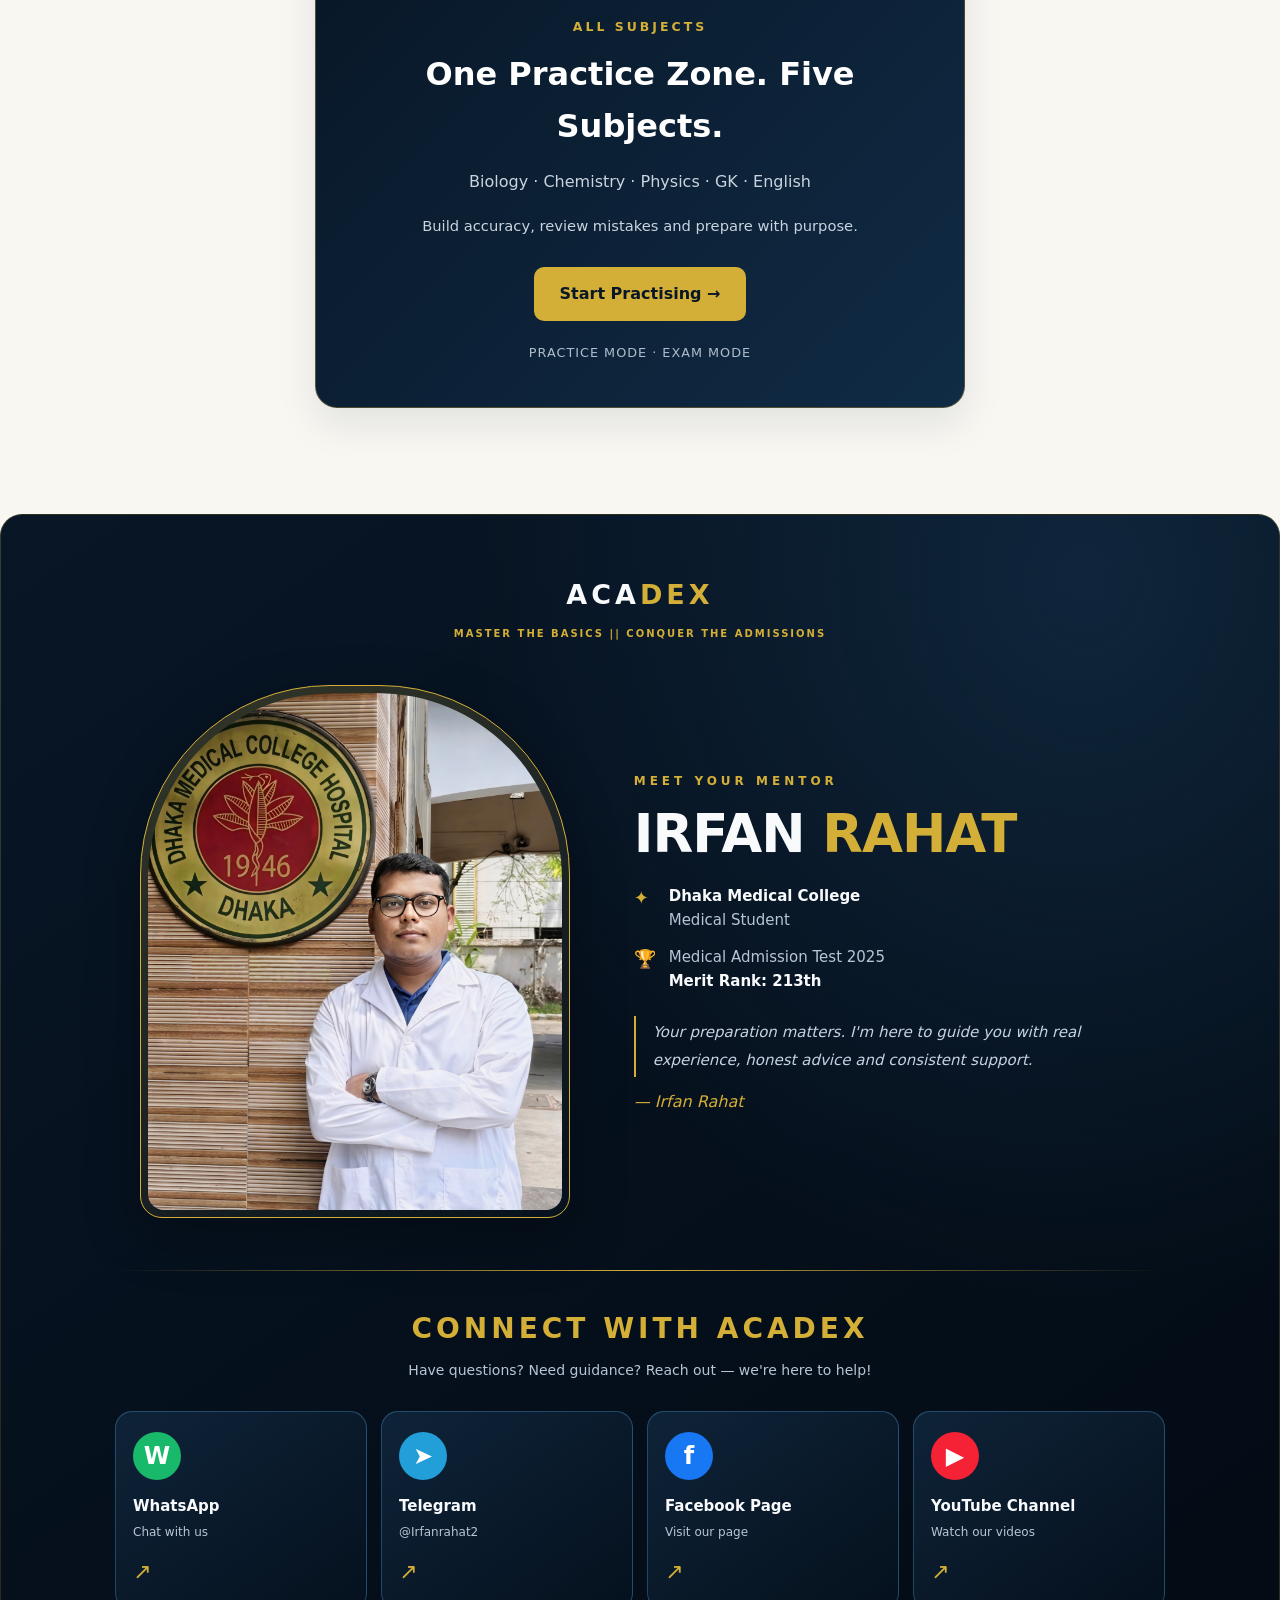
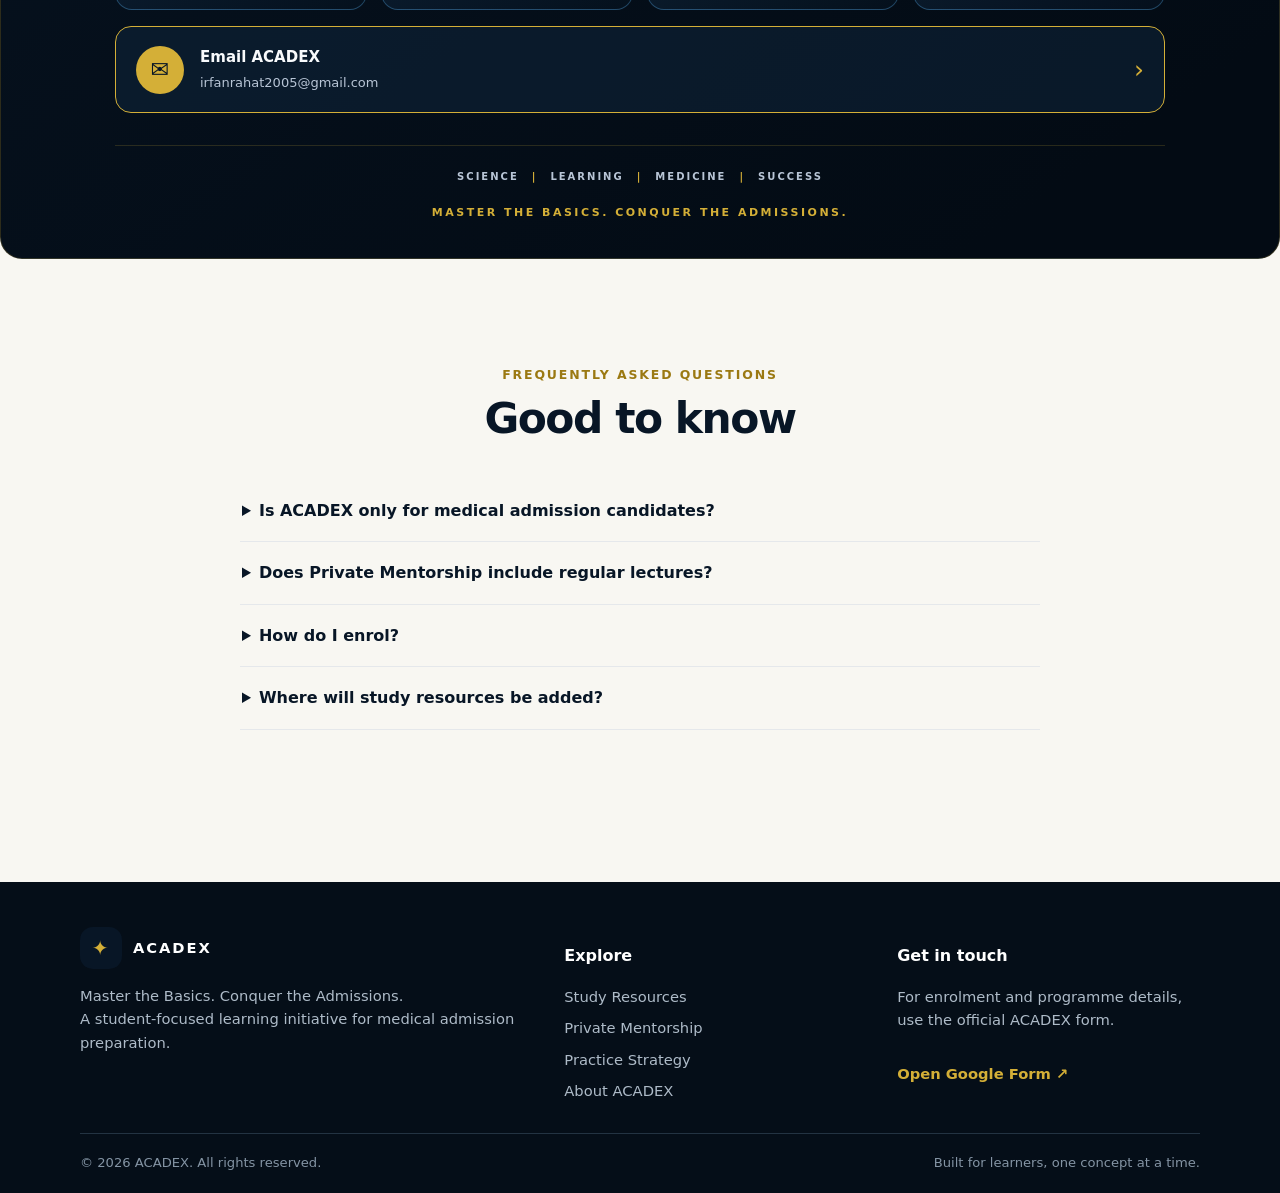
==== commit 7f08ff83: "Update index.html" ====
--- a/index.html
+++ b/index.html
@@ -1,4 +1,4 @@
-html lang="en">
+<html lang="en">
 <head>
 <meta charset="UTF-8">
 <meta name="viewport" content="width=device-width, initial-scale=1.0">
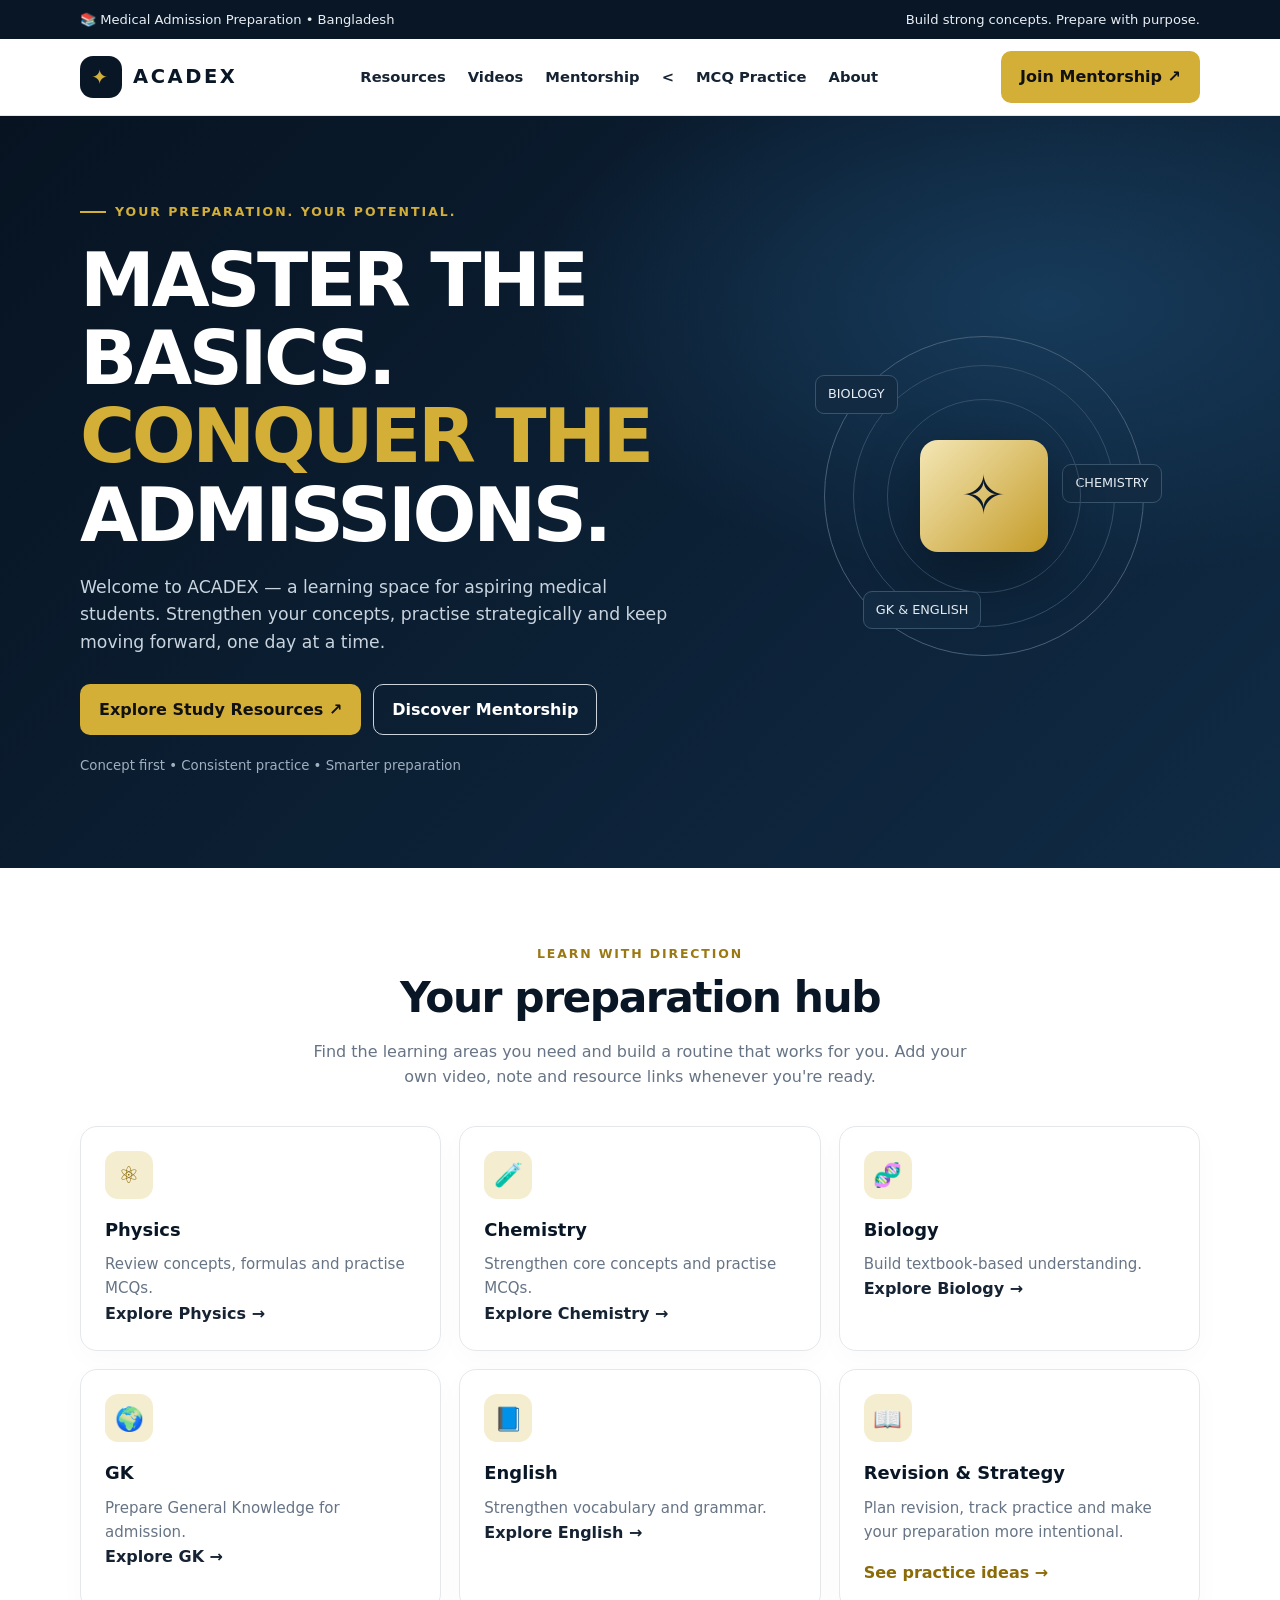
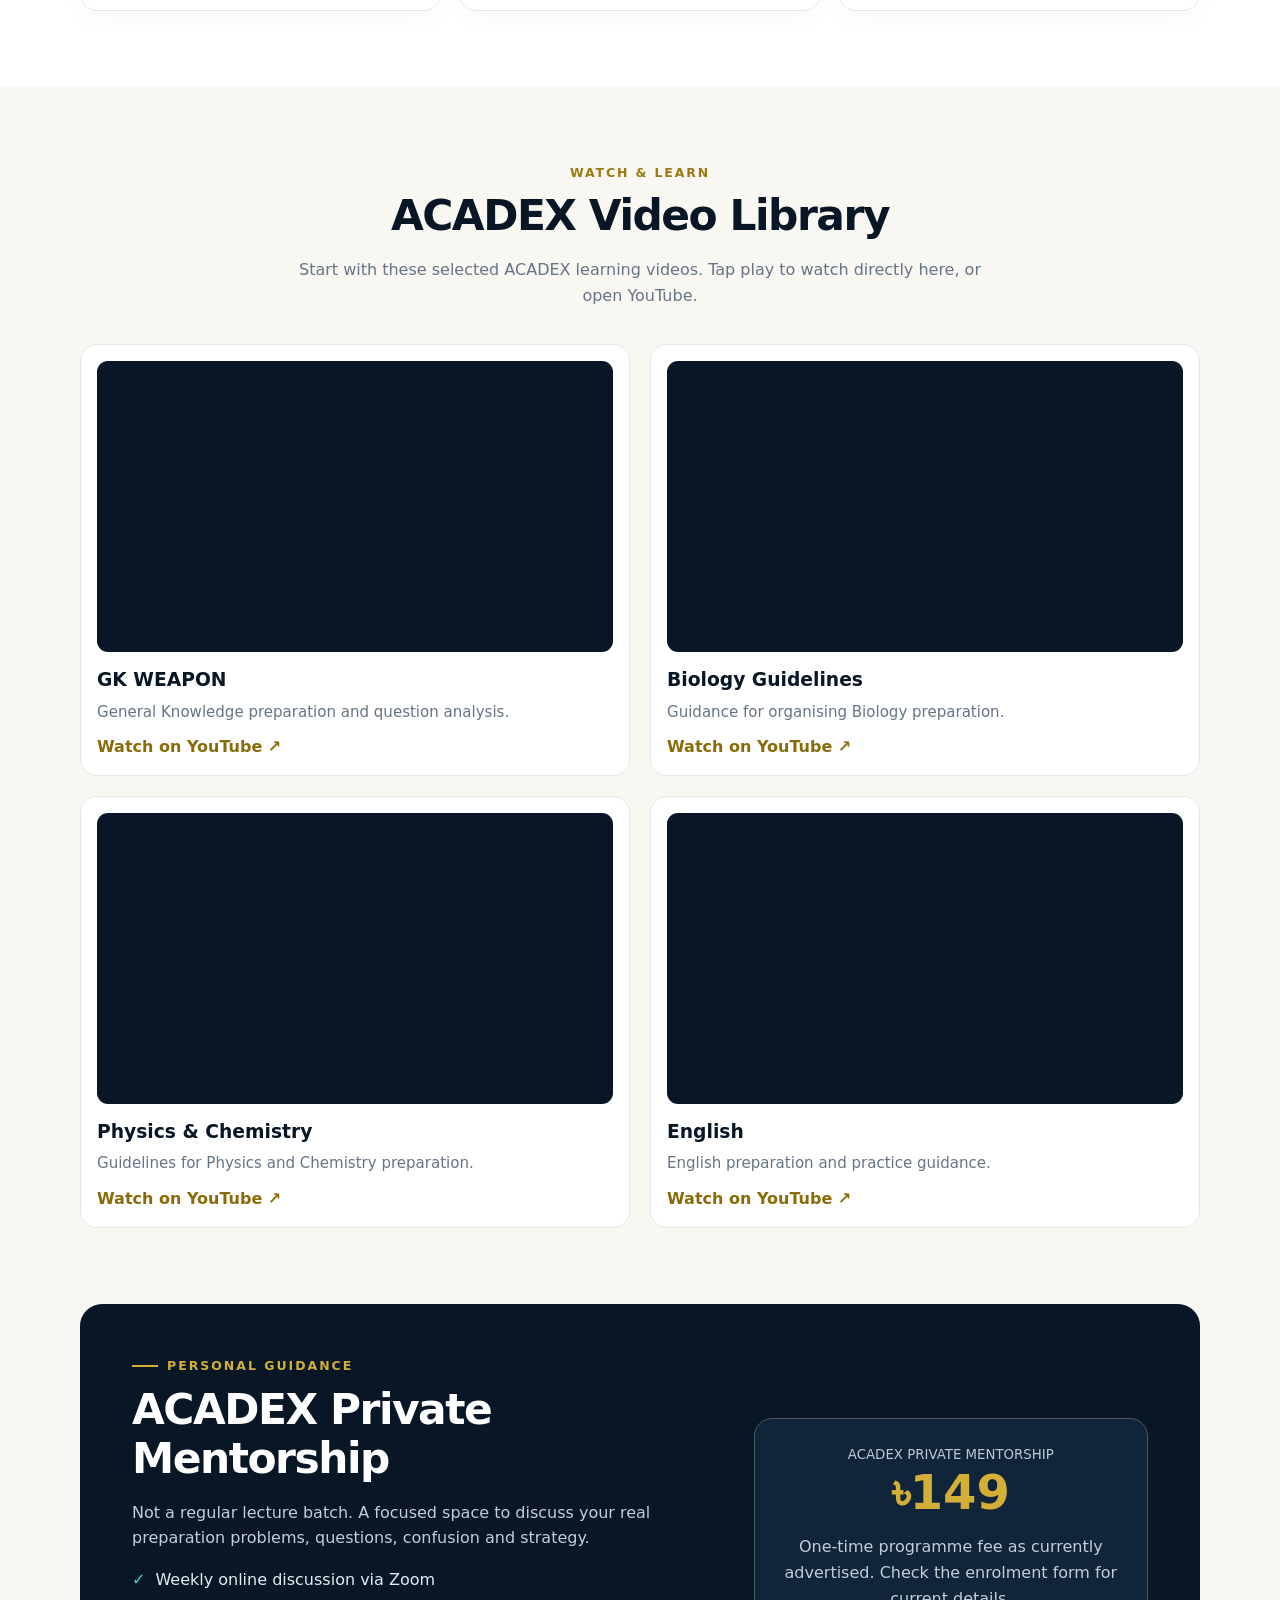
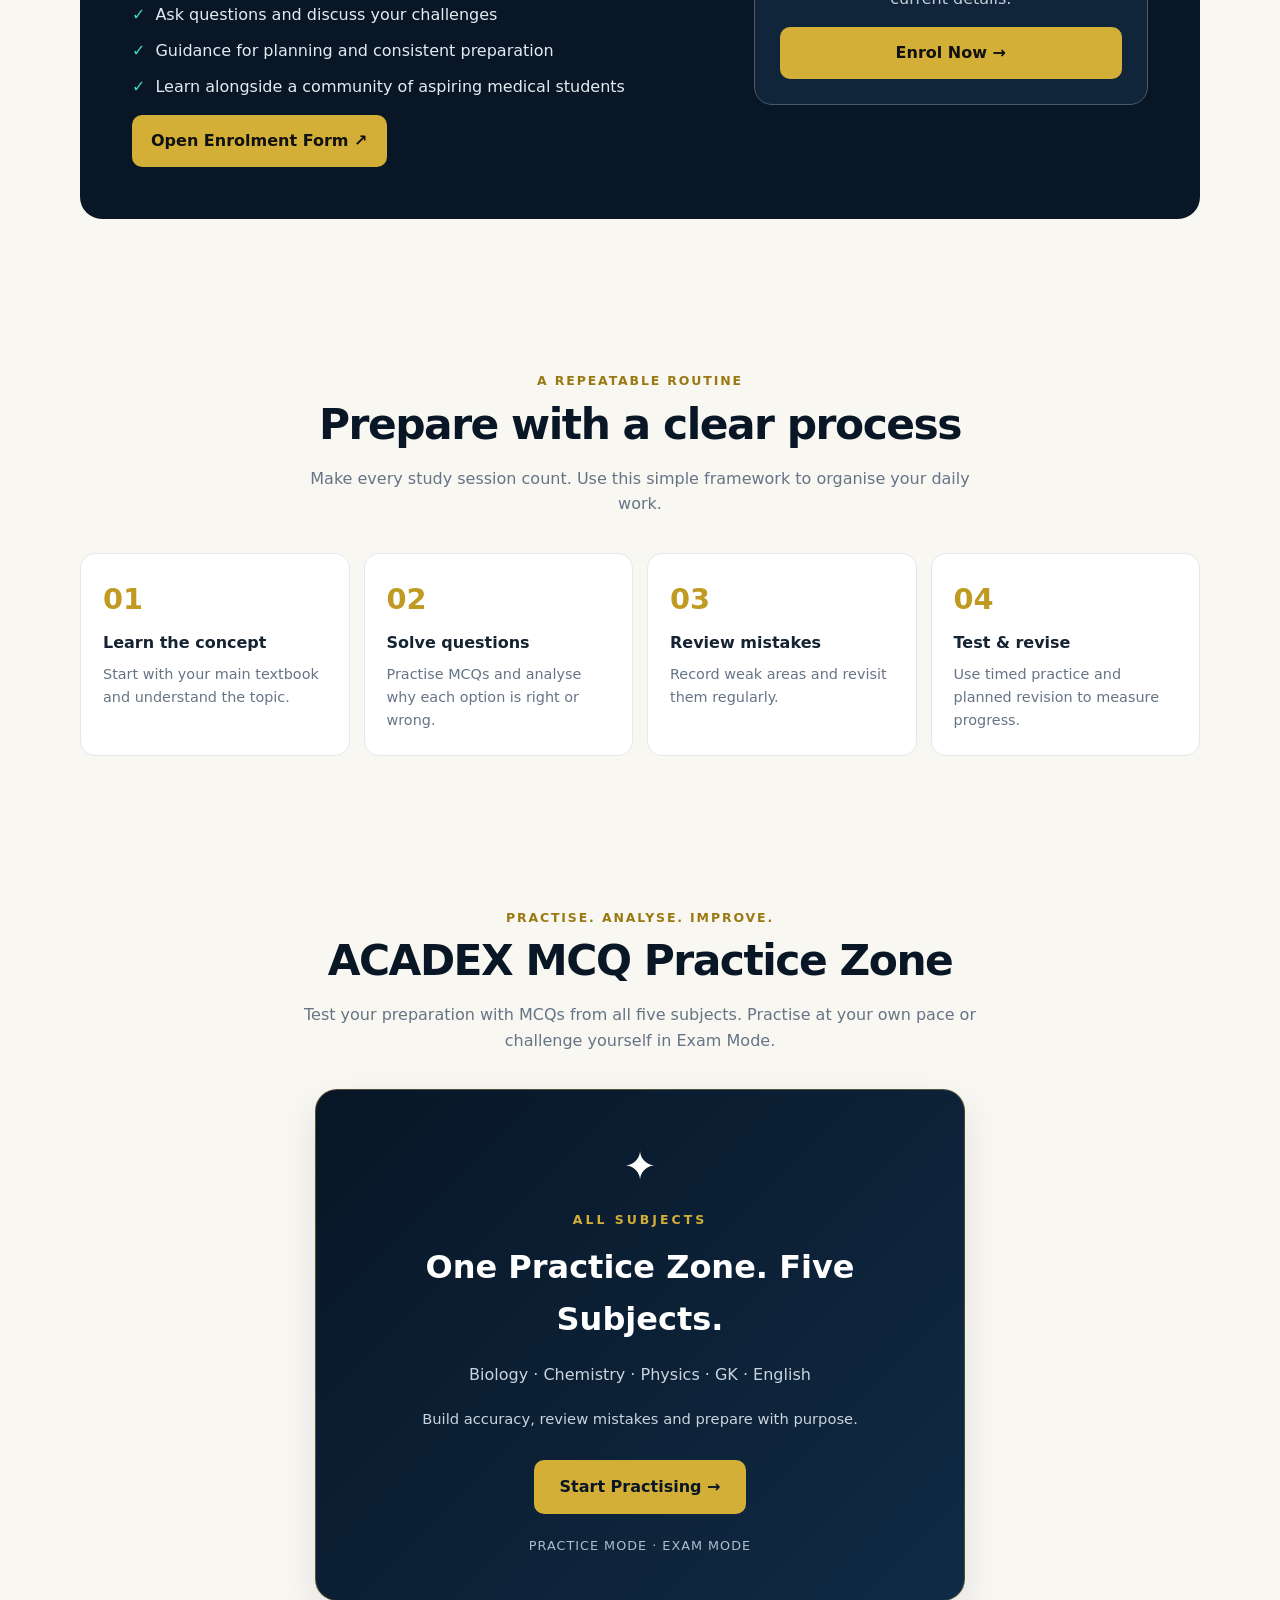
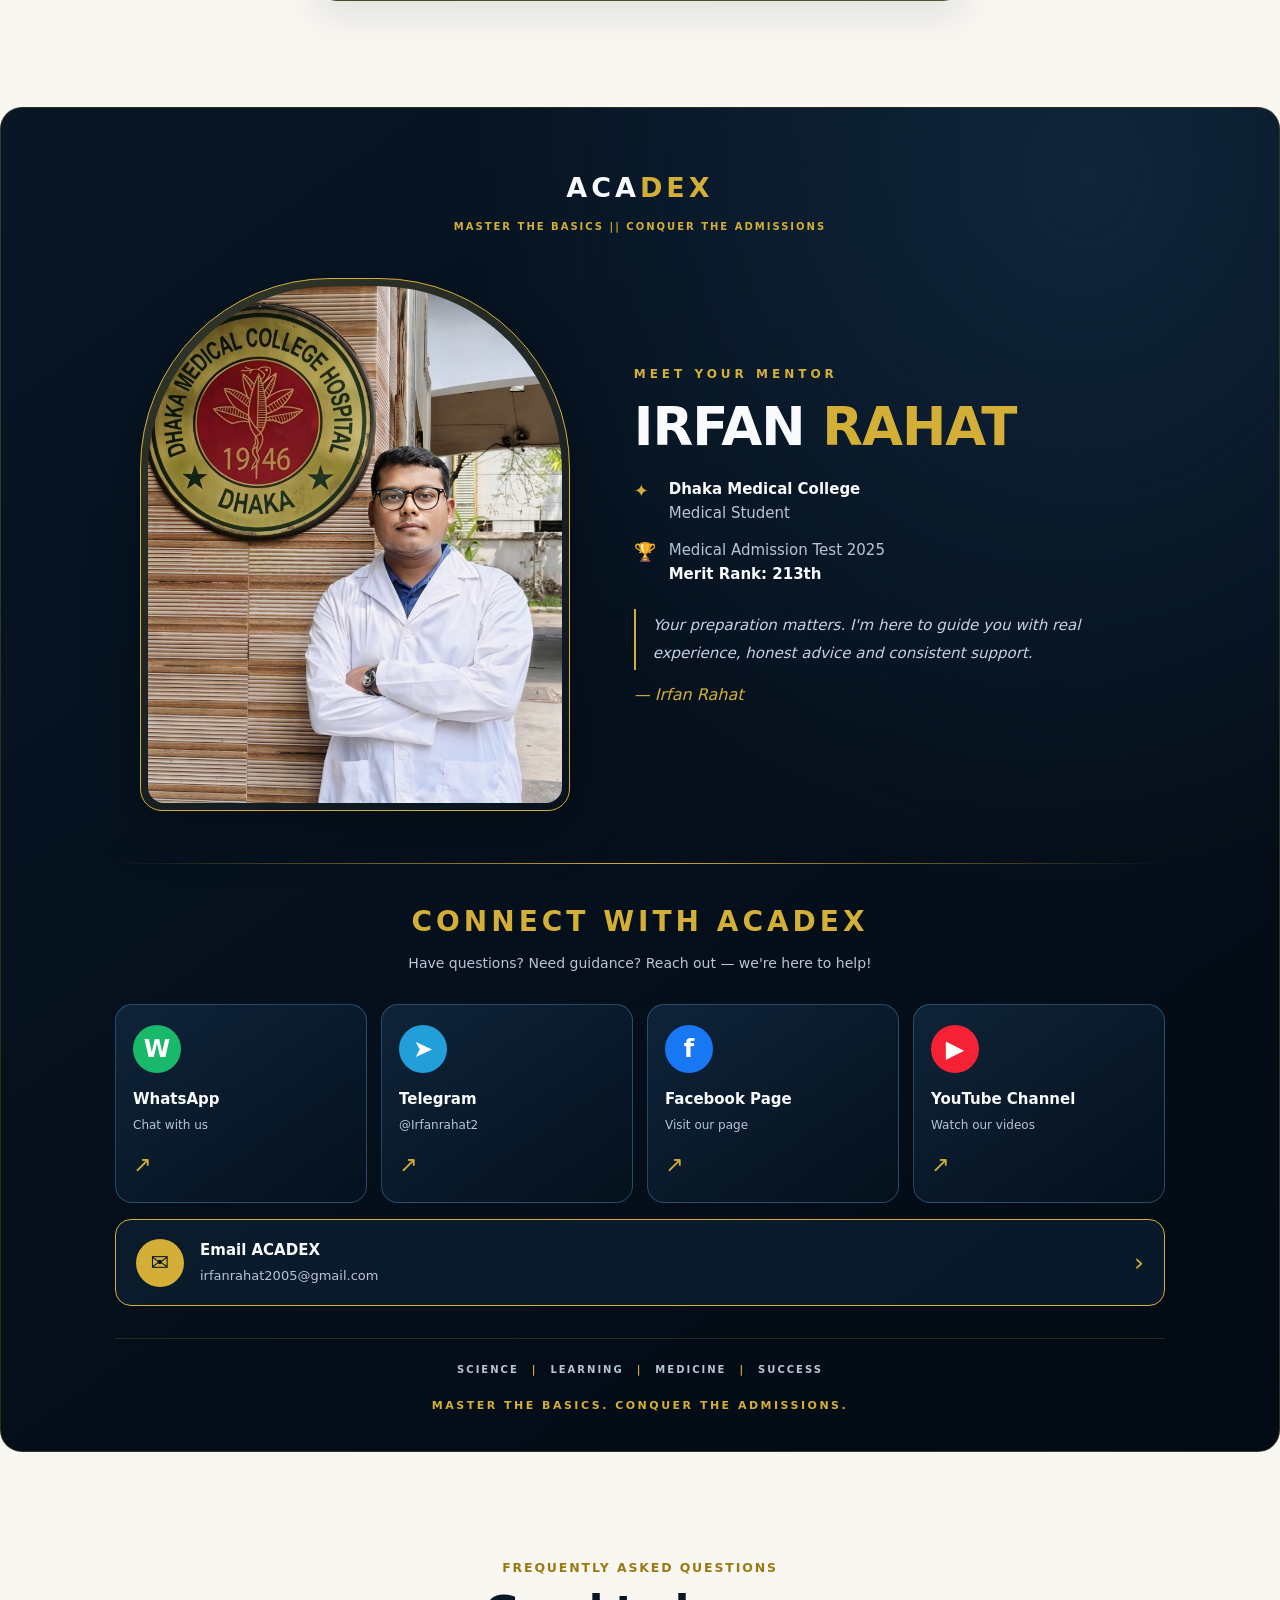
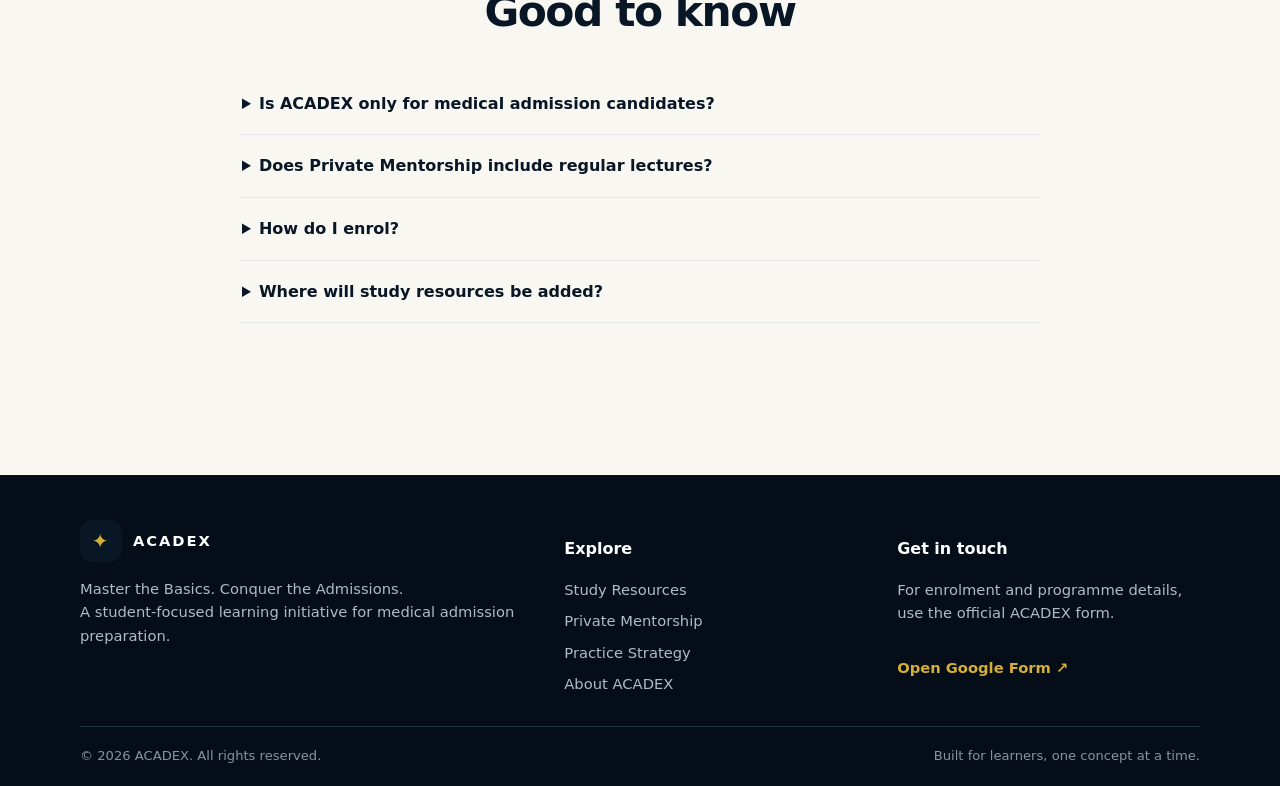
==== commit 37787ff3: "Update index.html" ====
--- a/index.html
+++ b/index.html
@@ -477,7 +477,7 @@
 <div class="video-grid">
 <article class="video-card" id="videos-gk"><iframe class="video-frame" src="https://www.youtube-nocookie.com/embed/QRQGggVnhkA" title="GK WEAPON - ACADEX" loading="lazy" allow="accelerometer; autoplay; clipboard-write; encrypted-media; gyroscope; picture-in-picture; web-share" referrerpolicy="strict-origin-when-cross-origin" allowfullscreen></iframe><h3>GK WEAPON</h3><p>General Knowledge preparation and question analysis.</p><a href="https://youtu.be/QRQGggVnhkA" target="_blank" rel="noopener">Watch on YouTube ↗</a></article>
 
-  article class="video-card" id="videos-biology"><iframe class="video-frame" src="https://www.youtube-nocookie.com/embed/kxdg_A7-uMA" title="Biology Guidelines - ACADEX" loading="lazy" allow="accelerometer; autoplay; clipboard-write; encrypted-media; gyroscope; picture-in-picture; web-share" referrerpolicy="strict-origin-when-cross-origin" allowfullscreen></iframe><h3>Biology Guidelines</h3><p>Guidance for organising Biology preparation.</p><a href="https://youtu.be/kxdg_A7-uMA" target="_blank" rel="noopener">Watch on YouTube ↗</a></article>
+  <article class="video-card" id="videos-biology"><iframe class="video-frame" src="https://www.youtube-nocookie.com/embed/kxdg_A7-uMA" title="Biology Guidelines - ACADEX" loading="lazy" allow="accelerometer; autoplay; clipboard-write; encrypted-media; gyroscope; picture-in-picture; web-share" referrerpolicy="strict-origin-when-cross-origin" allowfullscreen></iframe><h3>Biology Guidelines</h3><p>Guidance for organising Biology preparation.</p><a href="https://youtu.be/kxdg_A7-uMA" target="_blank" rel="noopener">Watch on YouTube ↗</a></article>
 <article class="video-card" id="videos-physics-chemistry"><iframe class="video-frame" src="https://www.youtube-nocookie.com/embed/MtVYTA7AikU" title="Physics and Chemistry - ACADEX" loading="lazy" allow="accelerometer; autoplay; clipboard-write; encrypted-media; gyroscope; picture-in-picture; web-share" referrerpolicy="strict-origin-when-cross-origin" allowfullscreen></iframe><h3>Physics & Chemistry</h3><p>Guidelines for Physics and Chemistry preparation.</p><a href="https://youtu.be/MtVYTA7AikU" target="_blank" rel="noopener">Watch on YouTube ↗</a></article>
 <article class="video-card" id="videos-english"><iframe class="video-frame" src="https://www.youtube-nocookie.com/embed/1yRajhEwn04" title="English - ACADEX" loading="lazy" allow="accelerometer; autoplay; clipboard-write; encrypted-media; gyroscope; picture-in-picture; web-share" referrerpolicy="strict-origin-when-cross-origin" allowfullscreen></iframe><h3>English</h3><p>English preparation and practice guidance.</p><a href="https://youtu.be/1yRajhEwn04" target="_blank" rel="noopener">Watch on YouTube ↗</a></article>
 </div></div>
